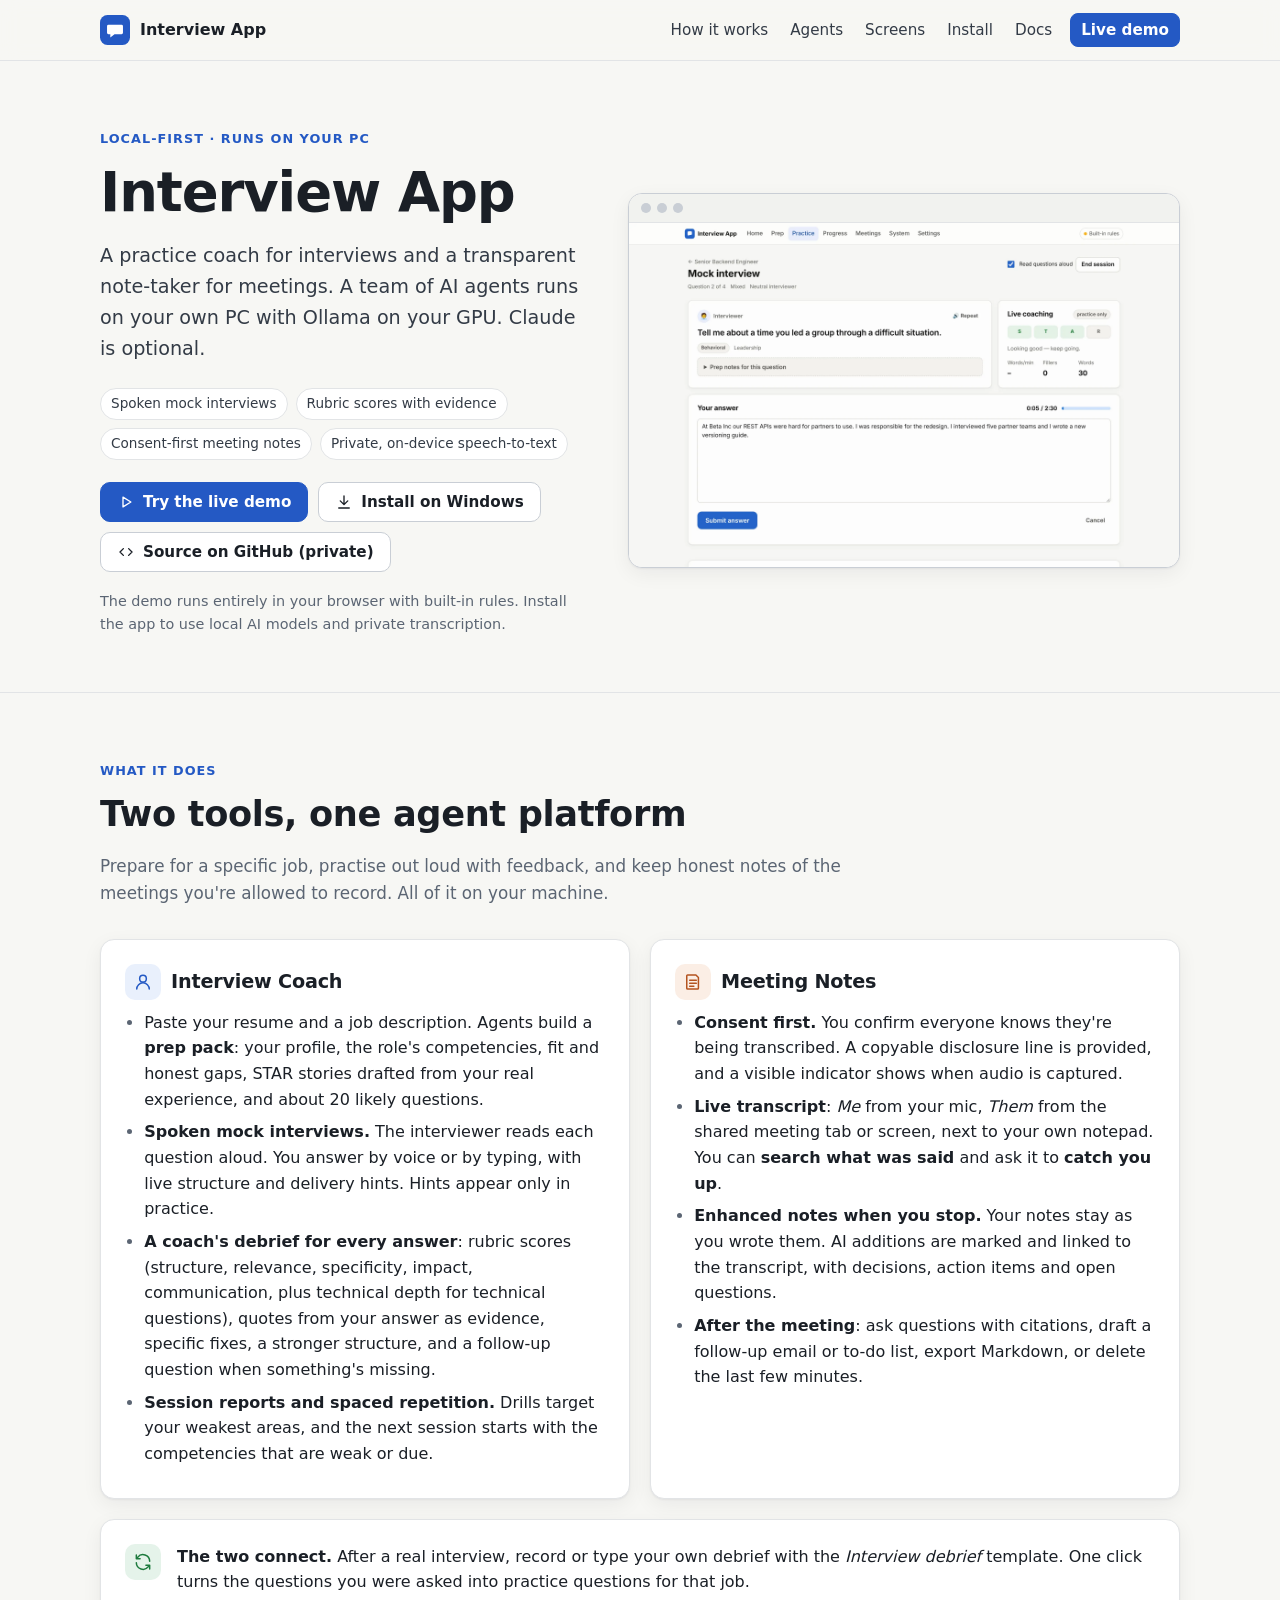
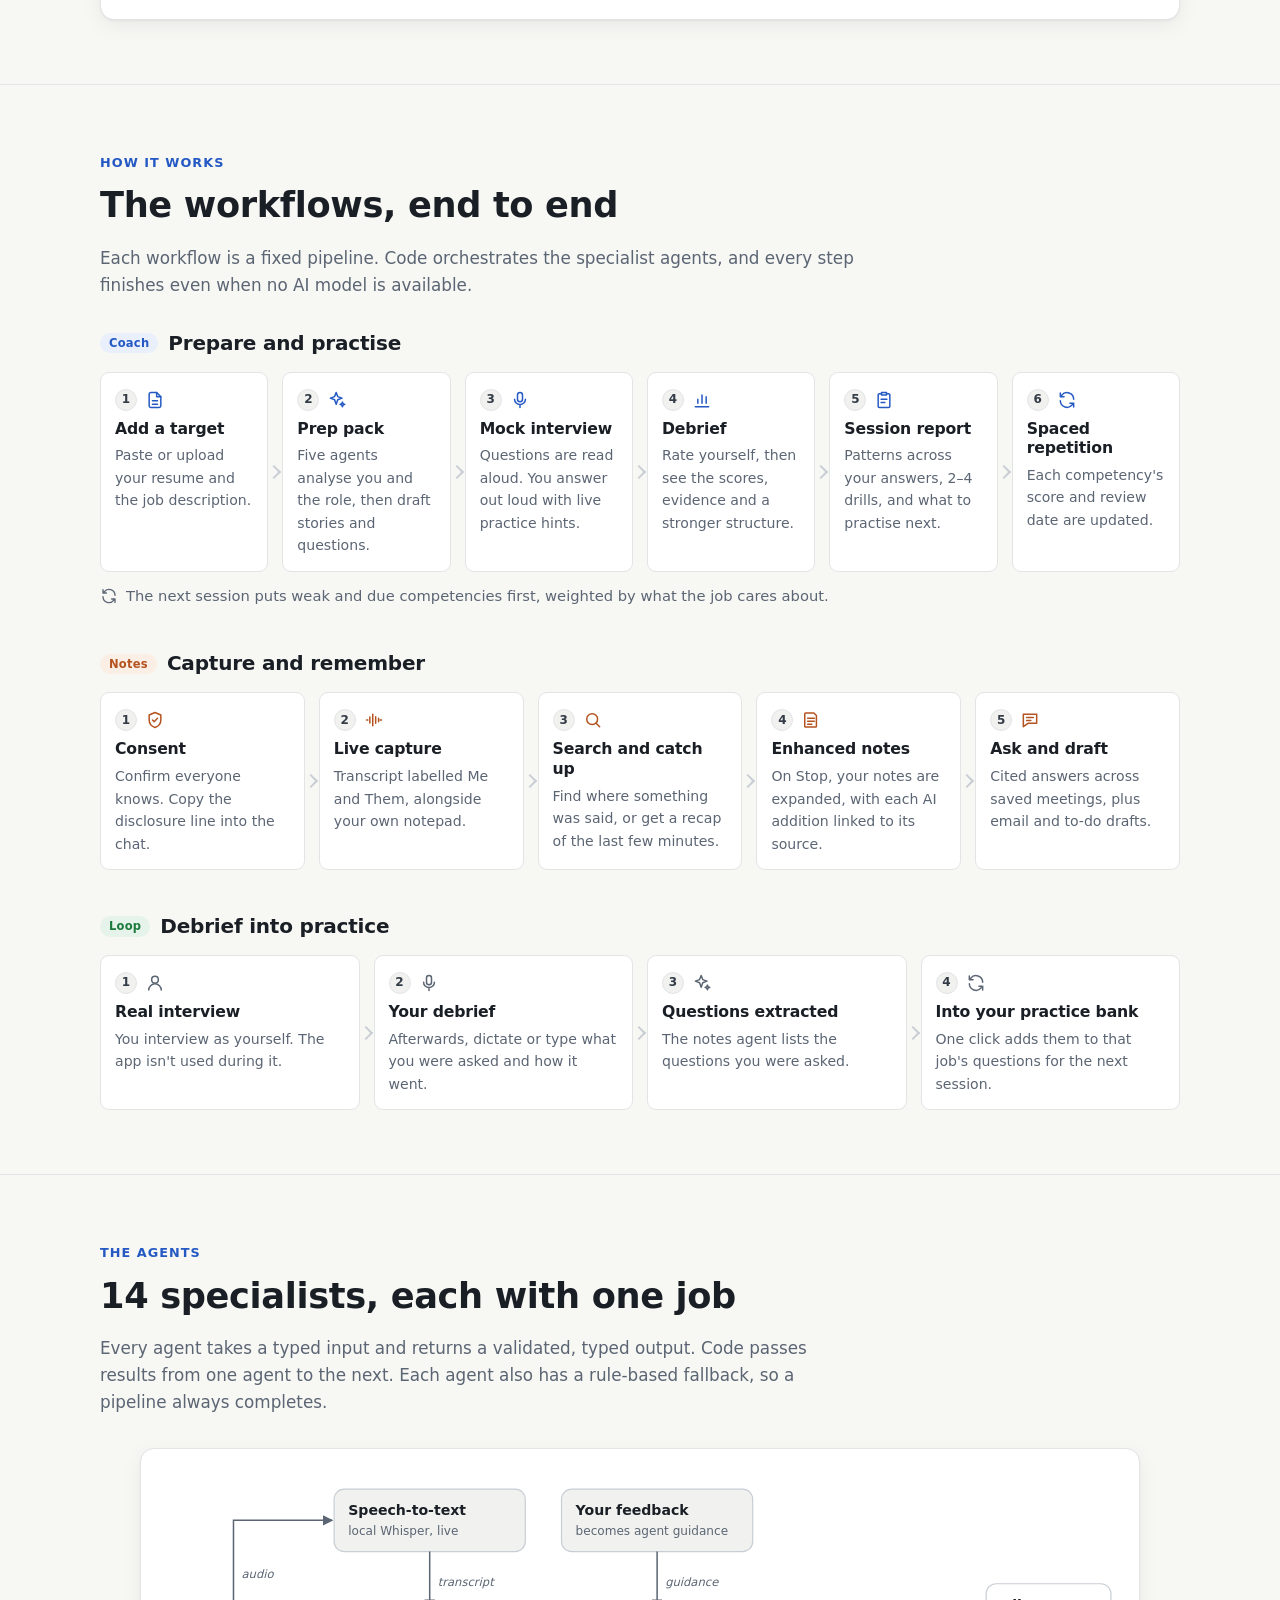
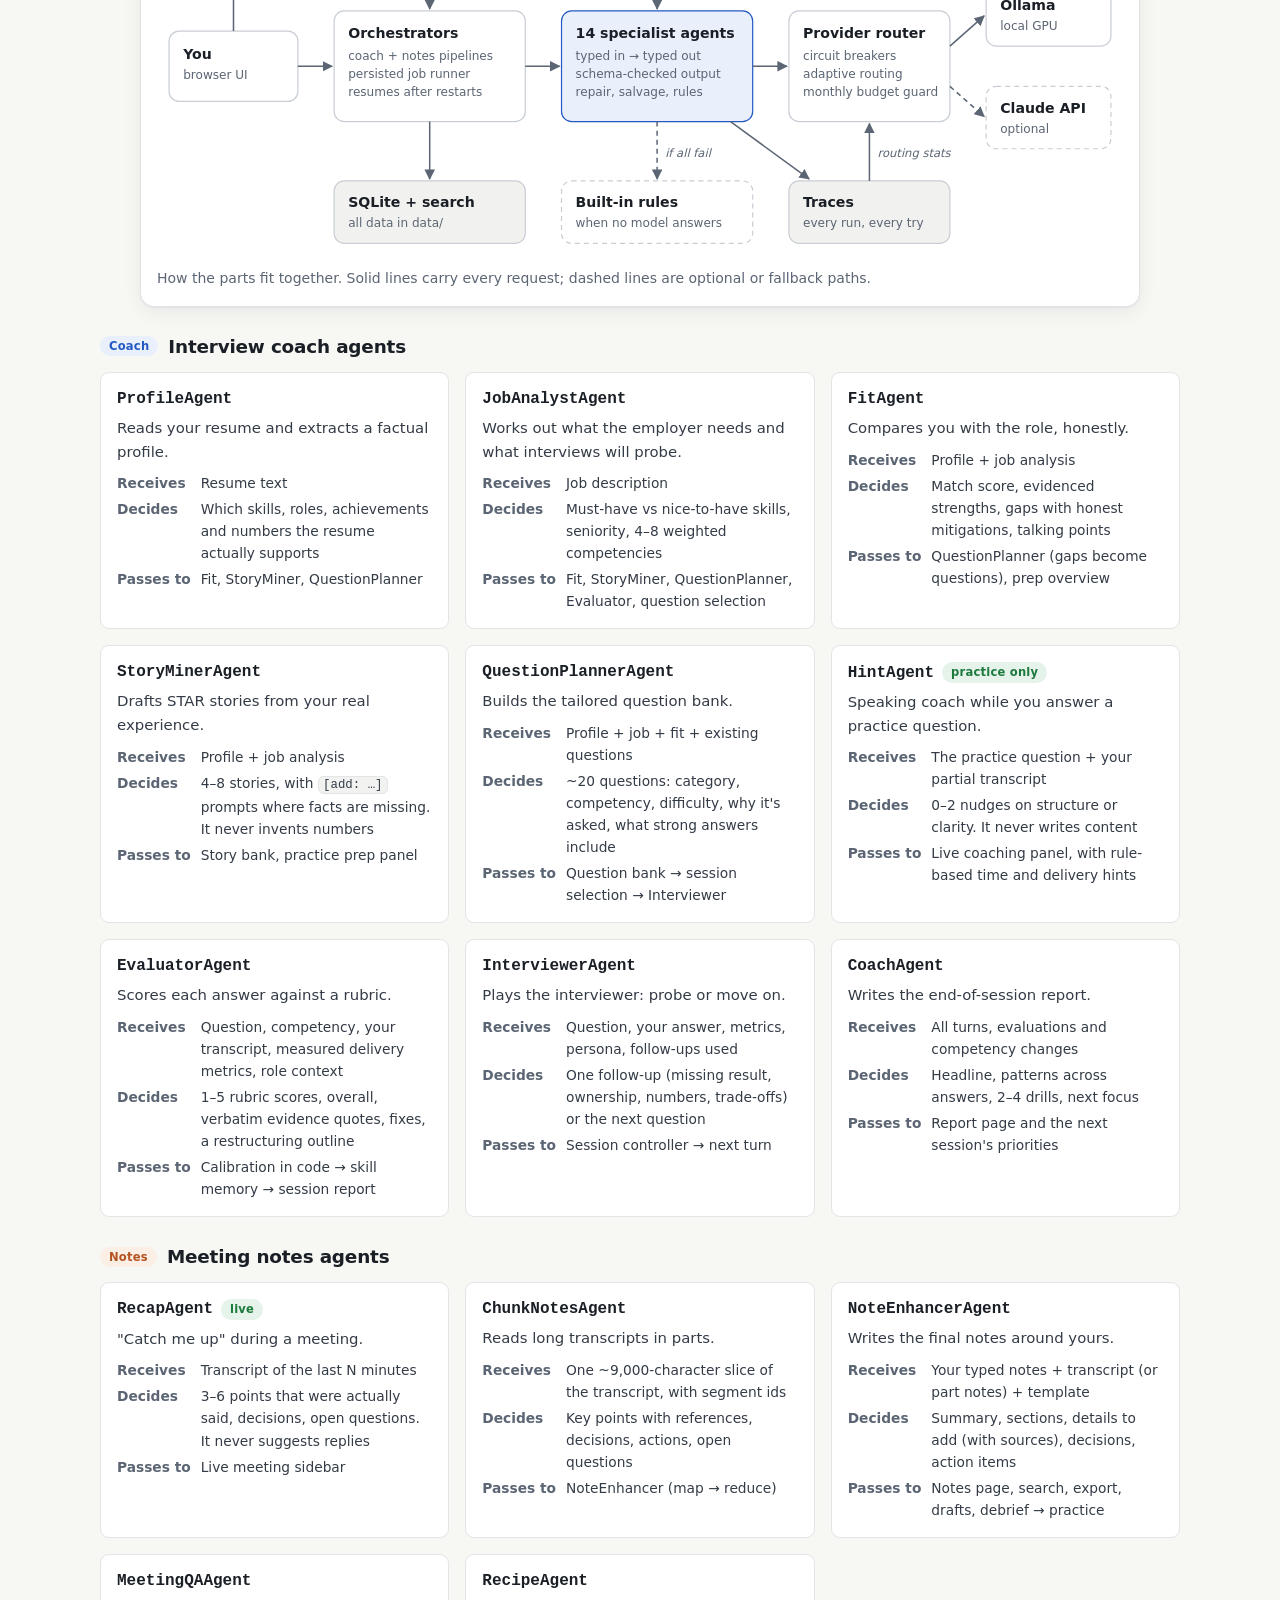
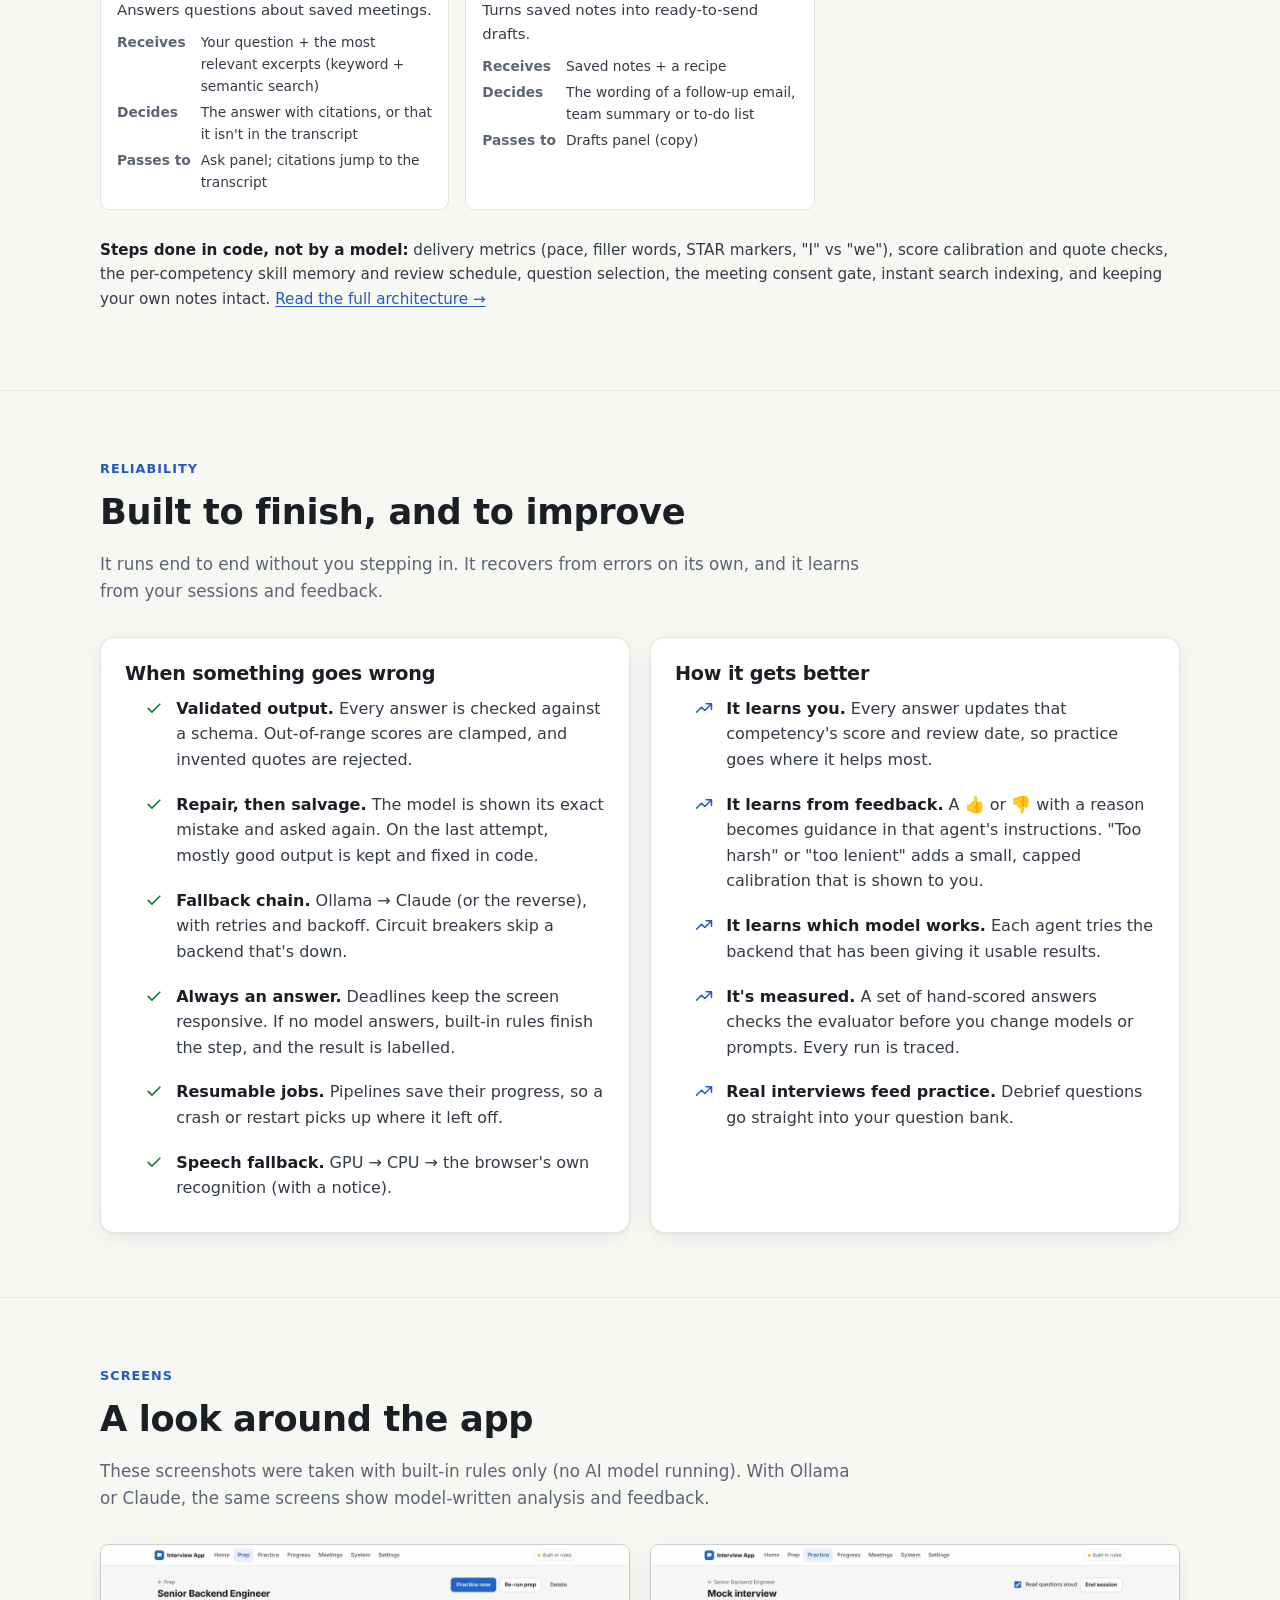
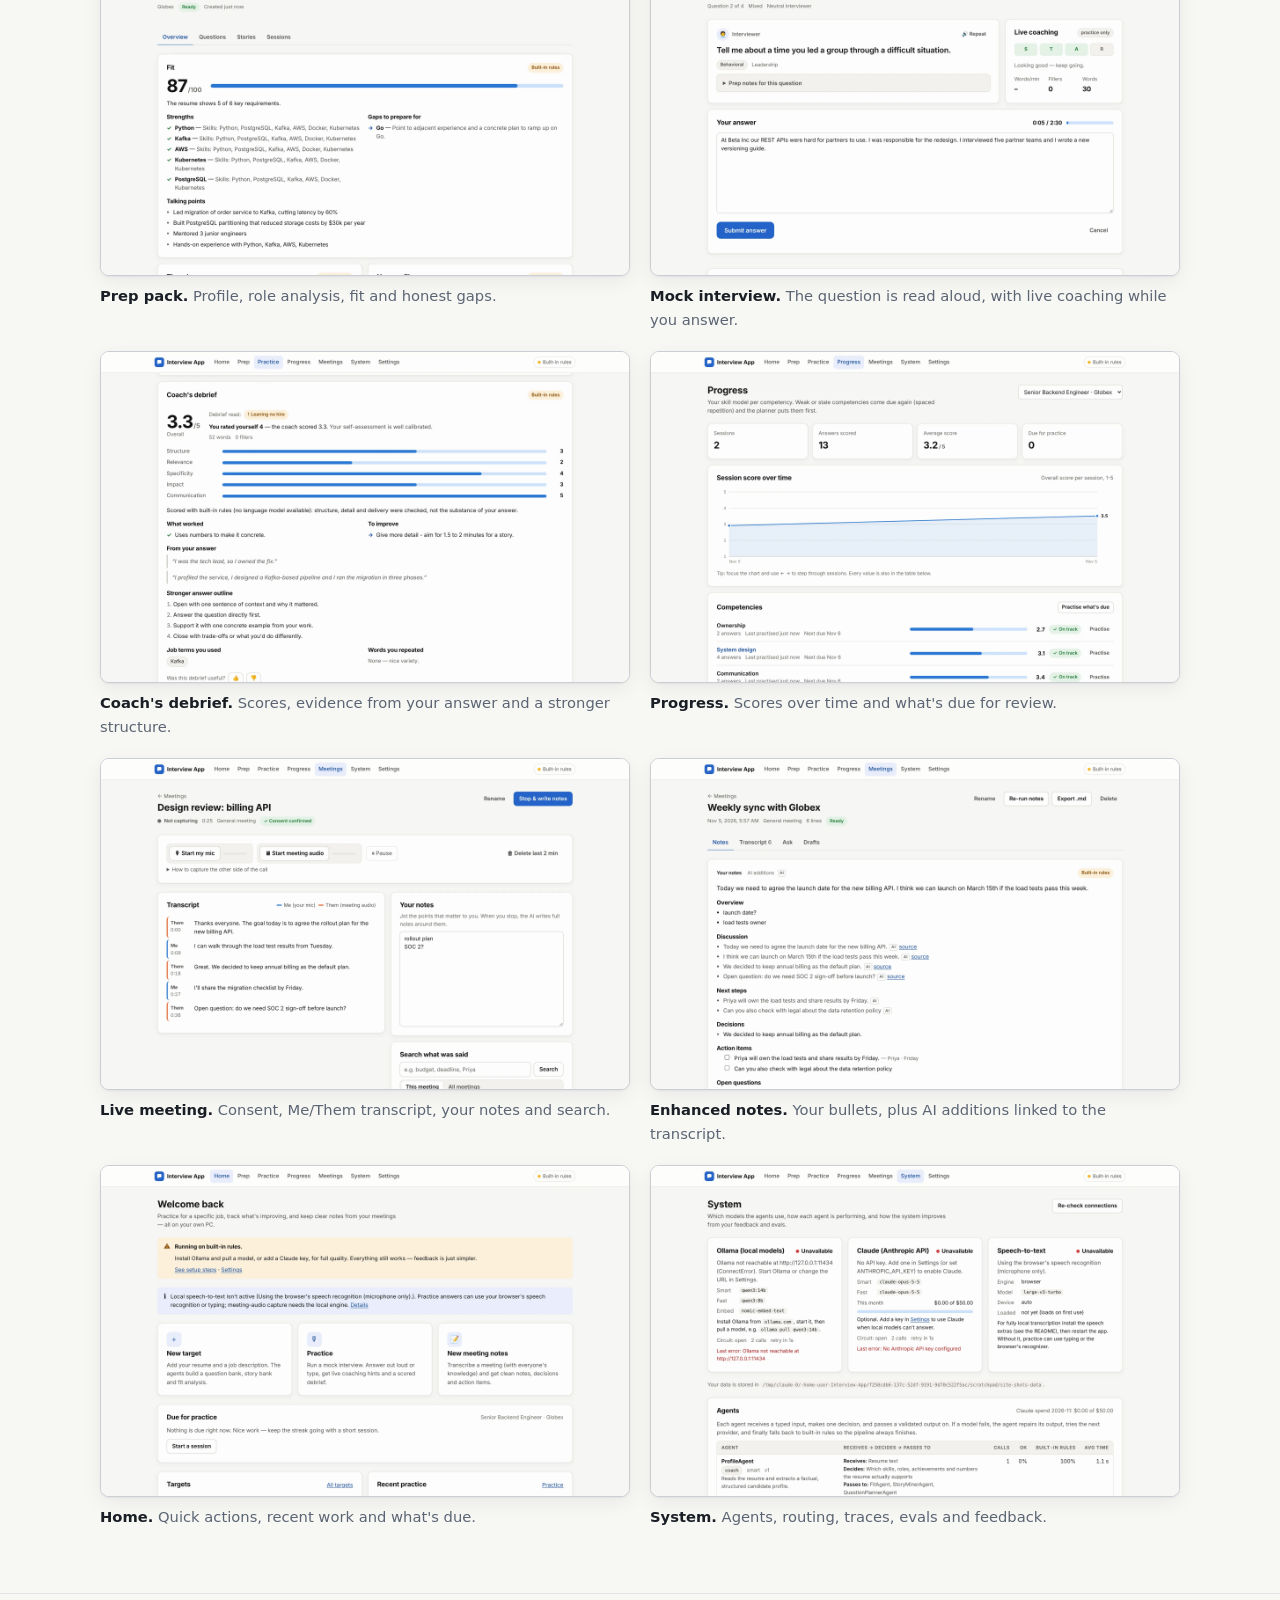
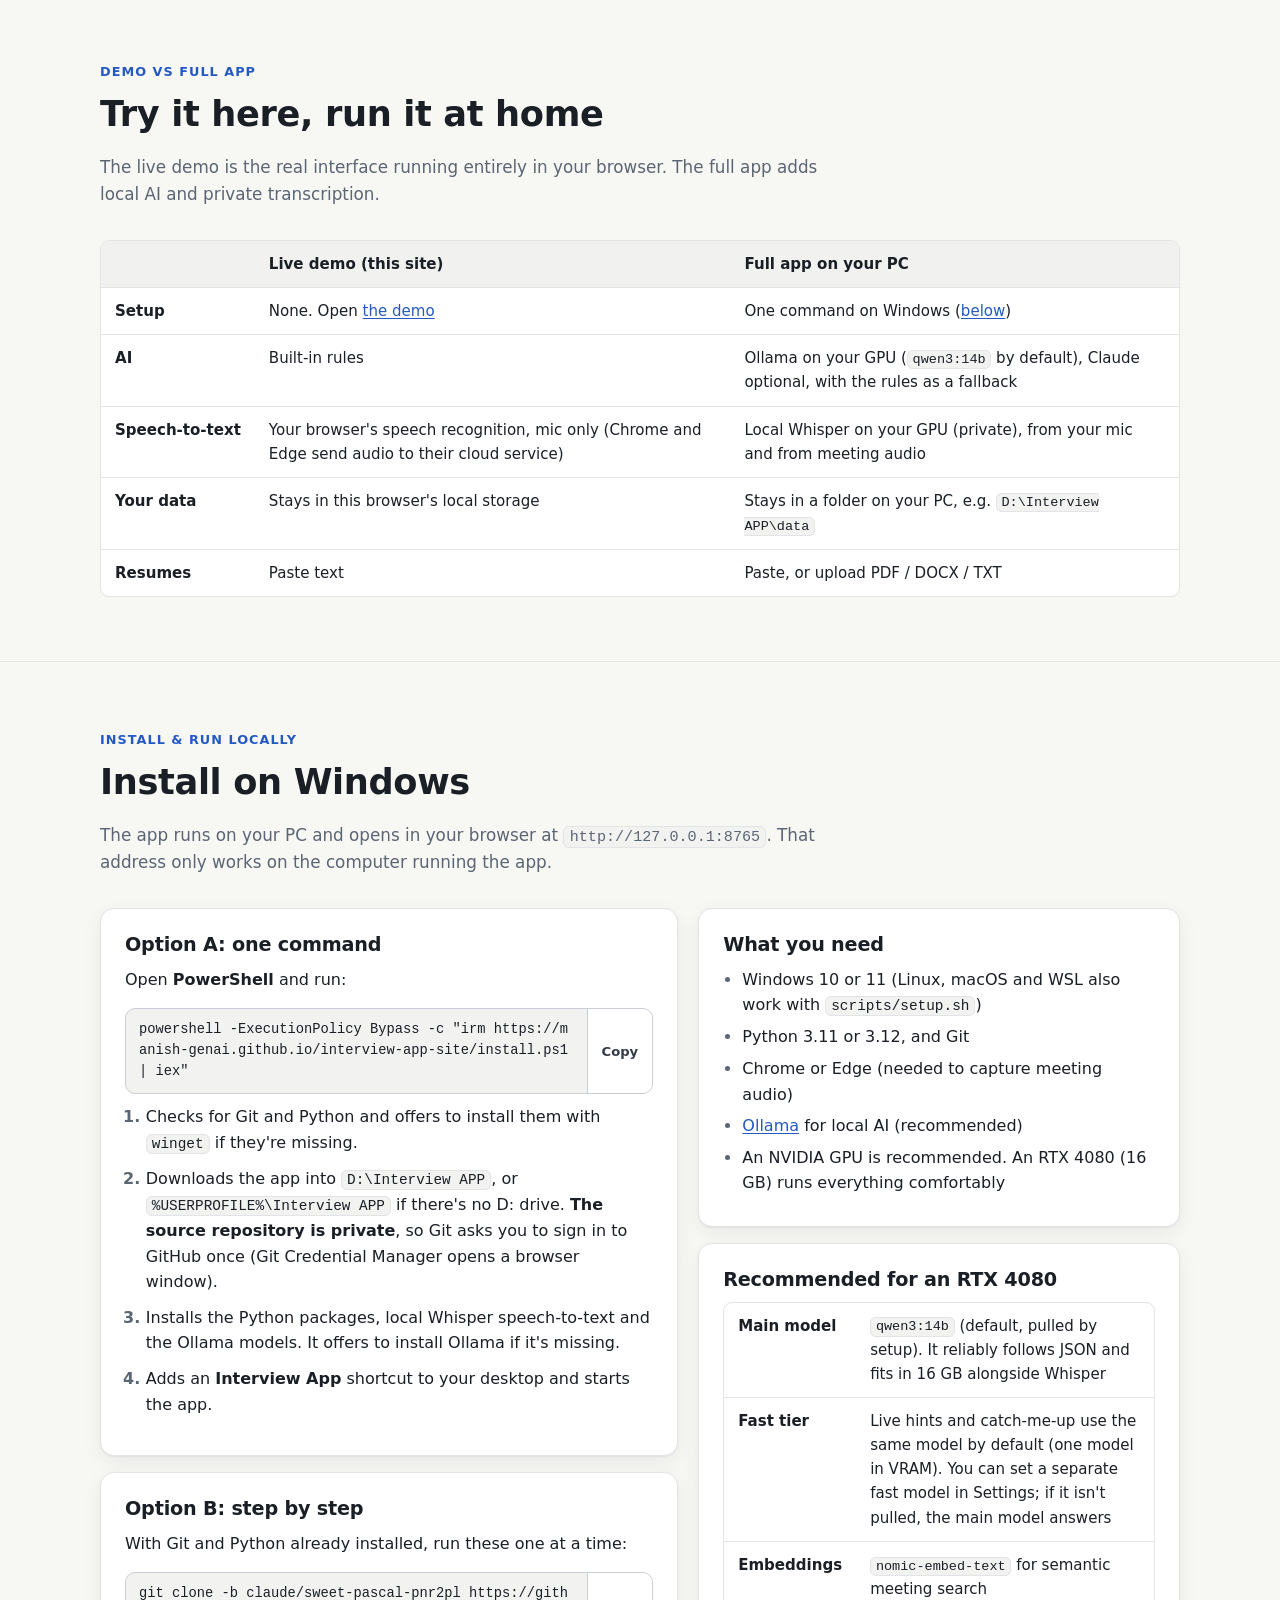
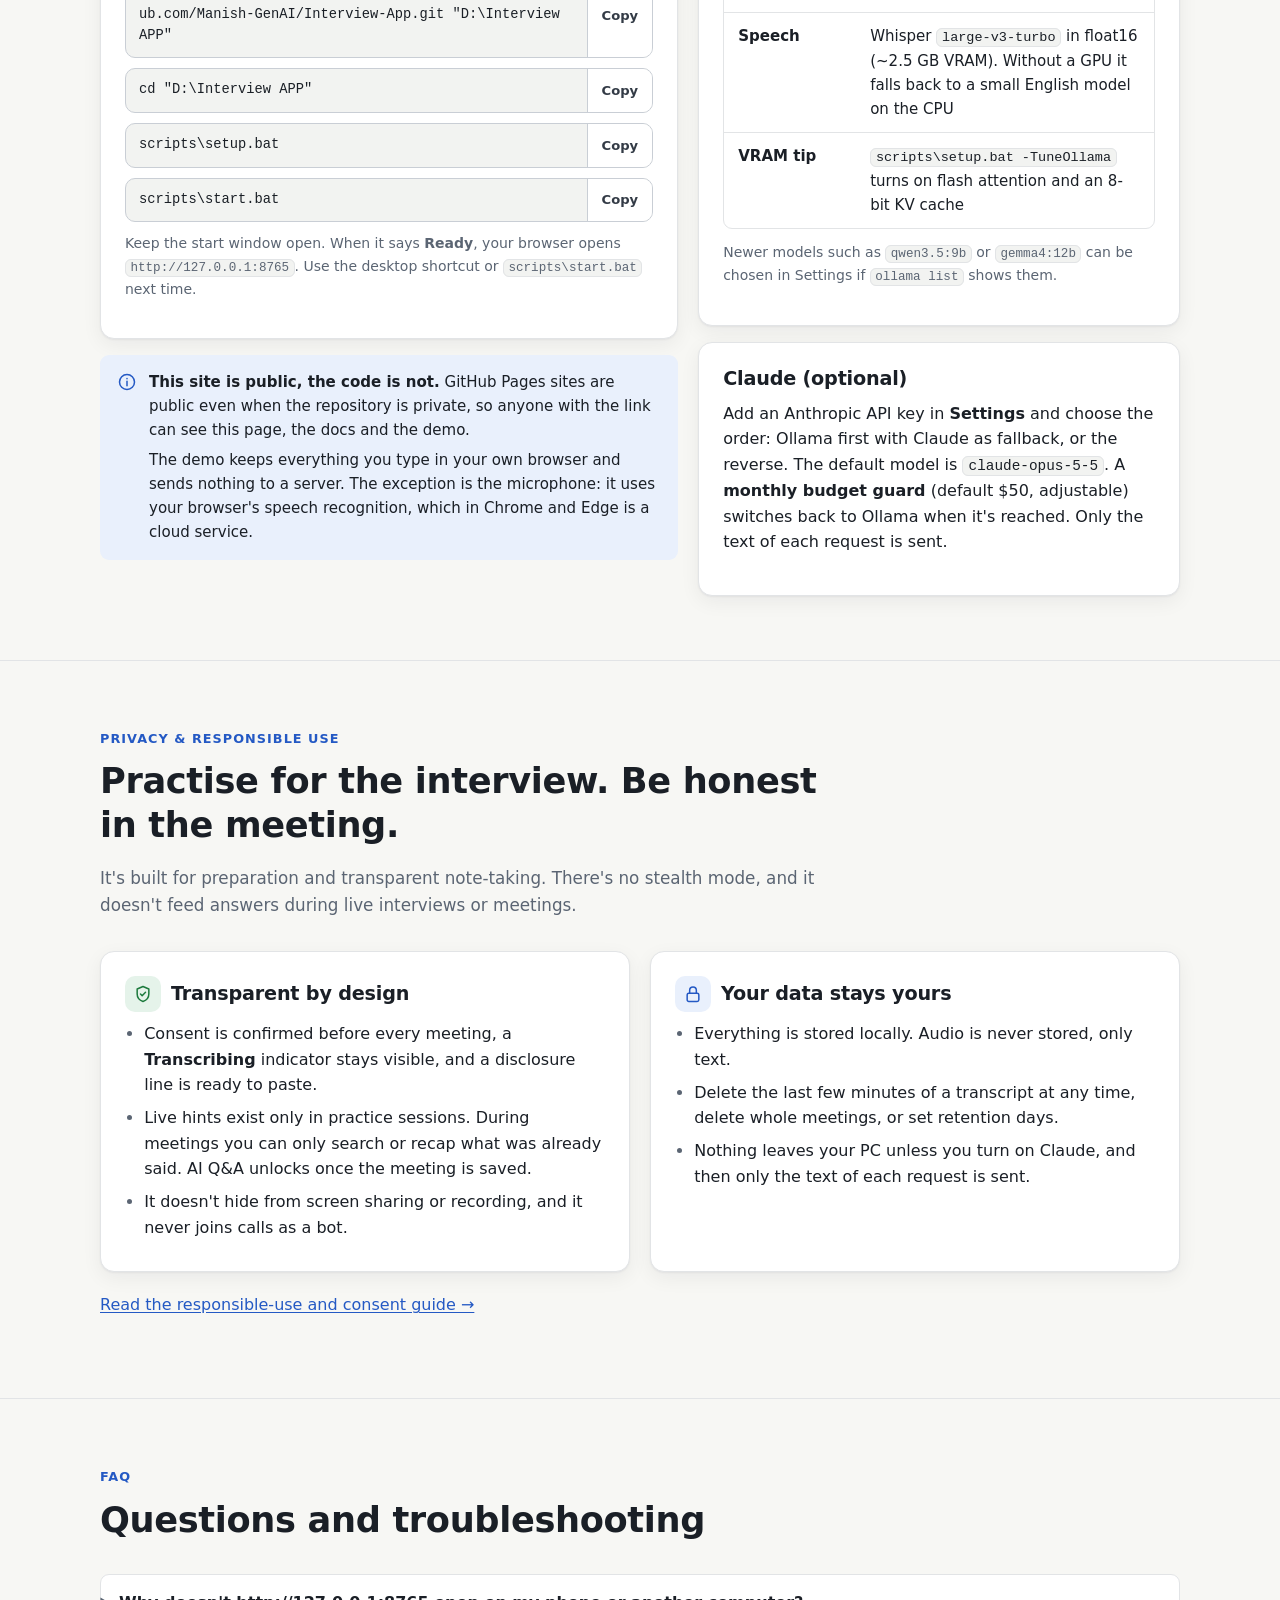
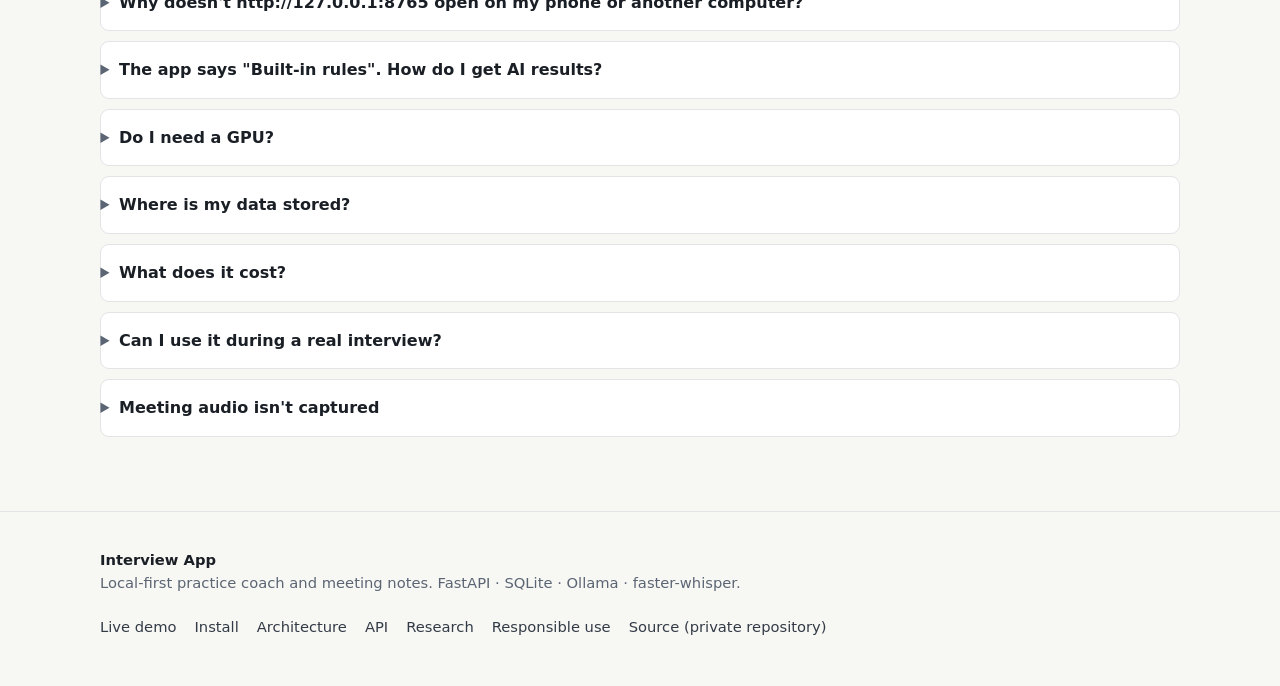
==== index.html @ 0747c355 "Publish Interview App website (source 58e8de4) Co-Authored-By: Claude Opus 5.5 <noreply@anthropic.co" ====
<!doctype html>
<html lang="en">
<head>
  <meta charset="utf-8">
  <meta name="viewport" content="width=device-width, initial-scale=1">
  <title>Interview App: practice coach and meeting notes</title>
  <meta name="description" content="A local-first interview practice coach and transparent meeting-notes tool. Runs on your own PC with Ollama; Claude is optional. Try the in-browser demo or install it on Windows.">
  <meta property="og:title" content="Interview App: practice coach and meeting notes">
  <meta property="og:description" content="Spoken mock interviews with rubric scoring, plus consent-first meeting notes. Local AI on your GPU.">
  <meta name="color-scheme" content="light dark">
  <link rel="icon" href="favicon.svg" type="image/svg+xml">
  <link rel="stylesheet" href="css/site.css">
</head>
<body>
<a class="skip-link" href="#main">Skip to content</a>

<svg width="0" height="0" style="position:absolute" aria-hidden="true" focusable="false">
  <defs>
    <symbol id="i-doc" viewBox="0 0 24 24"><g fill="none" stroke="currentColor" stroke-width="1.8" stroke-linecap="round" stroke-linejoin="round"><path d="M14 3H7a2 2 0 0 0-2 2v14a2 2 0 0 0 2 2h10a2 2 0 0 0 2-2V8z"/><path d="M14 3v5h5M9 13h6M9 17h6"/></g></symbol>
    <symbol id="i-spark" viewBox="0 0 24 24"><g fill="none" stroke="currentColor" stroke-width="1.8" stroke-linecap="round" stroke-linejoin="round"><path d="M11 3l1.9 4.9L18 9.8l-5.1 1.9L11 17l-1.9-5.3L4 9.8l5.1-1.9z"/><path d="M18.5 14.5l.8 2 2 .8-2 .8-.8 2-.8-2-2-.8 2-.8z"/></g></symbol>
    <symbol id="i-mic" viewBox="0 0 24 24"><g fill="none" stroke="currentColor" stroke-width="1.8" stroke-linecap="round" stroke-linejoin="round"><rect x="9" y="3" width="6" height="11" rx="3"/><path d="M5.5 11a6.5 6.5 0 0 0 13 0M12 17.5V21"/></g></symbol>
    <symbol id="i-score" viewBox="0 0 24 24"><g fill="none" stroke="currentColor" stroke-width="1.8" stroke-linecap="round" stroke-linejoin="round"><path d="M4 20h16M7 16v-5M12 16V6M17 16v-8"/></g></symbol>
    <symbol id="i-report" viewBox="0 0 24 24"><g fill="none" stroke="currentColor" stroke-width="1.8" stroke-linecap="round" stroke-linejoin="round"><path d="M9 3h6v3H9z"/><path d="M8 4.5H6.5A1.5 1.5 0 0 0 5 6v13.5A1.5 1.5 0 0 0 6.5 21h11a1.5 1.5 0 0 0 1.5-1.5V6a1.5 1.5 0 0 0-1.5-1.5H16M8.5 11h7M8.5 15h4.5"/></g></symbol>
    <symbol id="i-loop" viewBox="0 0 24 24"><g fill="none" stroke="currentColor" stroke-width="1.8" stroke-linecap="round" stroke-linejoin="round"><path d="M20 11a8 8 0 0 0-14.4-4.6L4 8M4 3.5V8h4.5M4 13a8 8 0 0 0 14.4 4.6L20 16M20 20.5V16h-4.5"/></g></symbol>
    <symbol id="i-shield" viewBox="0 0 24 24"><g fill="none" stroke="currentColor" stroke-width="1.8" stroke-linecap="round" stroke-linejoin="round"><path d="M12 3l7 3v6c0 4.4-3 7.6-7 9-4-1.4-7-4.6-7-9V6z"/><path d="M9 12l2 2 4-4"/></g></symbol>
    <symbol id="i-wave" viewBox="0 0 24 24"><g fill="none" stroke="currentColor" stroke-width="1.8" stroke-linecap="round" stroke-linejoin="round"><path d="M3 12h1.5M7 8.5v7M10.5 5v14M14 8v8M17.5 10v4M21 12h-1.5"/></g></symbol>
    <symbol id="i-stop" viewBox="0 0 24 24"><g fill="none" stroke="currentColor" stroke-width="1.8" stroke-linecap="round" stroke-linejoin="round"><rect x="6" y="6" width="12" height="12" rx="2.5"/></g></symbol>
    <symbol id="i-notes" viewBox="0 0 24 24"><g fill="none" stroke="currentColor" stroke-width="1.8" stroke-linecap="round" stroke-linejoin="round"><path d="M5.5 3.5h10l3 3v13a1 1 0 0 1-1 1h-12a1 1 0 0 1-1-1v-15a1 1 0 0 1 1-1z"/><path d="M8 10h8M8 13.5h8M8 17h5"/></g></symbol>
    <symbol id="i-chat" viewBox="0 0 24 24"><g fill="none" stroke="currentColor" stroke-width="1.8" stroke-linecap="round" stroke-linejoin="round"><path d="M4 5h16v11H9.5L4 20z"/><path d="M8 9h8M8 12.5h5"/></g></symbol>
    <symbol id="i-person" viewBox="0 0 24 24"><g fill="none" stroke="currentColor" stroke-width="1.8" stroke-linecap="round" stroke-linejoin="round"><circle cx="12" cy="8" r="4"/><path d="M4.5 20.5a7.5 7.5 0 0 1 15 0"/></g></symbol>
    <symbol id="i-check" viewBox="0 0 24 24"><g fill="none" stroke="currentColor" stroke-width="2" stroke-linecap="round" stroke-linejoin="round"><path d="M5 12.5l4.5 4.5L19 7.5"/></g></symbol>
    <symbol id="i-trend" viewBox="0 0 24 24"><g fill="none" stroke="currentColor" stroke-width="1.8" stroke-linecap="round" stroke-linejoin="round"><path d="M3 17l6-6 4 4 8-8M14.5 7H21v6.5"/></g></symbol>
    <symbol id="i-info" viewBox="0 0 24 24"><g fill="none" stroke="currentColor" stroke-width="1.8" stroke-linecap="round" stroke-linejoin="round"><circle cx="12" cy="12" r="9"/><path d="M12 11v5.5M12 7.8v.2"/></g></symbol>
    <symbol id="i-lock" viewBox="0 0 24 24"><g fill="none" stroke="currentColor" stroke-width="1.8" stroke-linecap="round" stroke-linejoin="round"><rect x="5" y="11" width="14" height="10" rx="2"/><path d="M8 11V7.5a4 4 0 0 1 8 0V11"/></g></symbol>
    <symbol id="i-code" viewBox="0 0 24 24"><g fill="none" stroke="currentColor" stroke-width="1.8" stroke-linecap="round" stroke-linejoin="round"><path d="M8.5 7.5L4 12l4.5 4.5M15.5 7.5L20 12l-4.5 4.5"/></g></symbol>
    <symbol id="i-play" viewBox="0 0 24 24"><g fill="none" stroke="currentColor" stroke-width="1.8" stroke-linecap="round" stroke-linejoin="round"><path d="M8 5.5v13l10.5-6.5z"/></g></symbol>
    <symbol id="i-download" viewBox="0 0 24 24"><g fill="none" stroke="currentColor" stroke-width="1.8" stroke-linecap="round" stroke-linejoin="round"><path d="M12 4v11M7 10.5l5 5 5-5M5 20h14"/></g></symbol>
    <symbol id="i-search" viewBox="0 0 24 24"><g fill="none" stroke="currentColor" stroke-width="1.8" stroke-linecap="round" stroke-linejoin="round"><circle cx="11" cy="11" r="6.5"/><path d="M20 20l-4.2-4.2"/></g></symbol>
  </defs>
</svg>

<header class="site-header">
  <div class="wrap">
    <a class="brand" href="./" aria-label="Interview App home">
      <svg class="brand-mark" viewBox="0 0 32 32" aria-hidden="true"><rect width="32" height="32" rx="8" fill="#2459c4"/><path d="M9 10.5h14a1.5 1.5 0 0 1 1.5 1.5v7a1.5 1.5 0 0 1-1.5 1.5h-7.5L11 24v-3.5H9A1.5 1.5 0 0 1 7.5 19v-7A1.5 1.5 0 0 1 9 10.5z" fill="#fff"/></svg>
      Interview App
    </a>
    <nav class="nav" aria-label="Main">
      <a href="#how" class="hide-sm">How it works</a>
      <a href="#agents" class="hide-sm">Agents</a>
      <a href="#screens" class="hide-sm">Screens</a>
      <a href="#install">Install</a>
      <a href="docs/architecture.html">Docs</a>
      <a class="btn btn-primary btn-sm" href="app/">Live demo</a>
    </nav>
  </div>
</header>

<main id="main">
  <section class="hero" aria-labelledby="hero-title">
    <div class="wrap">
      <div>
        <span class="eyebrow">Local-first · runs on your PC</span>
        <h1 id="hero-title">Interview App</h1>
        <p class="lead">A practice coach for interviews and a transparent note-taker for meetings. A team of AI agents runs on your own PC with Ollama on your GPU. Claude is optional.</p>
        <ul class="chips" aria-label="Highlights">
          <li>Spoken mock interviews</li>
          <li>Rubric scores with evidence</li>
          <li>Consent-first meeting notes</li>
          <li>Private, on-device speech-to-text</li>
        </ul>
        <div class="cta">
          <a class="btn btn-primary" href="app/"><svg aria-hidden="true"><use href="#i-play"/></svg>Try the live demo</a>
          <a class="btn" href="#install"><svg aria-hidden="true"><use href="#i-download"/></svg>Install on Windows</a>
          <a class="btn" href="https://github.com/Manish-GenAI/Interview-App/tree/claude/sweet-pascal-pnr2pl"><svg aria-hidden="true"><use href="#i-code"/></svg>Source on GitHub (private)</a>
        </div>
        <p class="note">The demo runs entirely in your browser with built-in rules. Install the app to use local AI models and private transcription.</p>
      </div>
      <div class="shot-frame">
        <div class="bar" aria-hidden="true"><i></i><i></i><i></i></div>
        <img src="img/practice.webp" width="2400" height="1500" alt="Mock interview screen: the interviewer's question, a live coaching panel with STAR progress, and the answer box.">
      </div>
    </div>
  </section>

  <section id="what" aria-labelledby="what-title">
    <div class="wrap">
      <div class="section-head">
        <span class="eyebrow">What it does</span>
        <h2 id="what-title">Two tools, one agent platform</h2>
        <p>Prepare for a specific job, practise out loud with feedback, and keep honest notes of the meetings you're allowed to record. All of it on your machine.</p>
      </div>
      <div class="grid-2">
        <article class="card coach">
          <h3><span class="icon-badge"><svg aria-hidden="true"><use href="#i-person"/></svg></span>Interview Coach</h3>
          <ul>
            <li>Paste your resume and a job description. Agents build a <strong>prep pack</strong>: your profile, the role's competencies, fit and honest gaps, STAR stories drafted from your real experience, and about 20 likely questions.</li>
            <li><strong>Spoken mock interviews.</strong> The interviewer reads each question aloud. You answer by voice or by typing, with live structure and delivery hints. Hints appear only in practice.</li>
            <li><strong>A coach's debrief for every answer</strong>: rubric scores (structure, relevance, specificity, impact, communication, plus technical depth for technical questions), quotes from your answer as evidence, specific fixes, a stronger structure, and a follow-up question when something's missing.</li>
            <li><strong>Session reports and spaced repetition.</strong> Drills target your weakest areas, and the next session starts with the competencies that are weak or due.</li>
          </ul>
        </article>
        <article class="card notes">
          <h3><span class="icon-badge"><svg aria-hidden="true"><use href="#i-notes"/></svg></span>Meeting Notes</h3>
          <ul>
            <li><strong>Consent first.</strong> You confirm everyone knows they're being transcribed. A copyable disclosure line is provided, and a visible indicator shows when audio is captured.</li>
            <li><strong>Live transcript</strong>: <em>Me</em> from your mic, <em>Them</em> from the shared meeting tab or screen, next to your own notepad. You can <strong>search what was said</strong> and ask it to <strong>catch you up</strong>.</li>
            <li><strong>Enhanced notes when you stop.</strong> Your notes stay as you wrote them. AI additions are marked and linked to the transcript, with decisions, action items and open questions.</li>
            <li><strong>After the meeting</strong>: ask questions with citations, draft a follow-up email or to-do list, export Markdown, or delete the last few minutes.</li>
          </ul>
        </article>
      </div>
      <div class="card loop-card">
        <span class="icon-badge" style="background:var(--ok-soft);color:var(--ok)"><svg aria-hidden="true"><use href="#i-loop"/></svg></span>
        <p><strong>The two connect.</strong> After a real interview, record or type your own debrief with the <em>Interview debrief</em> template. One click turns the questions you were asked into practice questions for that job.</p>
      </div>
    </div>
  </section>

  <section id="how" aria-labelledby="how-title">
    <div class="wrap">
      <div class="section-head">
        <span class="eyebrow">How it works</span>
        <h2 id="how-title">The workflows, end to end</h2>
        <p>Each workflow is a fixed pipeline. Code orchestrates the specialist agents, and every step finishes even when no AI model is available.</p>
      </div>

      <div class="flow-block">
        <h3 class="flow-title"><span class="tag coach">Coach</span>Prepare and practise</h3>
        <ol class="flow n6 flow-coach">
          <li class="step"><div class="step-top"><span class="num" aria-hidden="true"></span><svg aria-hidden="true"><use href="#i-doc"/></svg></div><h4>Add a target</h4><p>Paste or upload your resume and the job description.</p></li>
          <li class="step"><div class="step-top"><span class="num" aria-hidden="true"></span><svg aria-hidden="true"><use href="#i-spark"/></svg></div><h4>Prep pack</h4><p>Five agents analyse you and the role, then draft stories and questions.</p></li>
          <li class="step"><div class="step-top"><span class="num" aria-hidden="true"></span><svg aria-hidden="true"><use href="#i-mic"/></svg></div><h4>Mock interview</h4><p>Questions are read aloud. You answer out loud with live practice hints.</p></li>
          <li class="step"><div class="step-top"><span class="num" aria-hidden="true"></span><svg aria-hidden="true"><use href="#i-score"/></svg></div><h4>Debrief</h4><p>Rate yourself, then see the scores, evidence and a stronger structure.</p></li>
          <li class="step"><div class="step-top"><span class="num" aria-hidden="true"></span><svg aria-hidden="true"><use href="#i-report"/></svg></div><h4>Session report</h4><p>Patterns across your answers, 2–4 drills, and what to practise next.</p></li>
          <li class="step"><div class="step-top"><span class="num" aria-hidden="true"></span><svg aria-hidden="true"><use href="#i-loop"/></svg></div><h4>Spaced repetition</h4><p>Each competency's score and review date are updated.</p></li>
        </ol>
        <p class="flow-note"><svg aria-hidden="true"><use href="#i-loop"/></svg>The next session puts weak and due competencies first, weighted by what the job cares about.</p>
      </div>

      <div class="flow-block">
        <h3 class="flow-title"><span class="tag notes">Notes</span>Capture and remember</h3>
        <ol class="flow n5 flow-notes">
          <li class="step"><div class="step-top"><span class="num" aria-hidden="true"></span><svg aria-hidden="true"><use href="#i-shield"/></svg></div><h4>Consent</h4><p>Confirm everyone knows. Copy the disclosure line into the chat.</p></li>
          <li class="step"><div class="step-top"><span class="num" aria-hidden="true"></span><svg aria-hidden="true"><use href="#i-wave"/></svg></div><h4>Live capture</h4><p>Transcript labelled Me and Them, alongside your own notepad.</p></li>
          <li class="step"><div class="step-top"><span class="num" aria-hidden="true"></span><svg aria-hidden="true"><use href="#i-search"/></svg></div><h4>Search and catch up</h4><p>Find where something was said, or get a recap of the last few minutes.</p></li>
          <li class="step"><div class="step-top"><span class="num" aria-hidden="true"></span><svg aria-hidden="true"><use href="#i-notes"/></svg></div><h4>Enhanced notes</h4><p>On Stop, your notes are expanded, with each AI addition linked to its source.</p></li>
          <li class="step"><div class="step-top"><span class="num" aria-hidden="true"></span><svg aria-hidden="true"><use href="#i-chat"/></svg></div><h4>Ask and draft</h4><p>Cited answers across saved meetings, plus email and to-do drafts.</p></li>
        </ol>
      </div>

      <div class="flow-block">
        <h3 class="flow-title"><span class="tag live">Loop</span>Debrief into practice</h3>
        <ol class="flow n4">
          <li class="step"><div class="step-top"><span class="num" aria-hidden="true"></span><svg aria-hidden="true"><use href="#i-person"/></svg></div><h4>Real interview</h4><p>You interview as yourself. The app isn't used during it.</p></li>
          <li class="step"><div class="step-top"><span class="num" aria-hidden="true"></span><svg aria-hidden="true"><use href="#i-mic"/></svg></div><h4>Your debrief</h4><p>Afterwards, dictate or type what you were asked and how it went.</p></li>
          <li class="step"><div class="step-top"><span class="num" aria-hidden="true"></span><svg aria-hidden="true"><use href="#i-spark"/></svg></div><h4>Questions extracted</h4><p>The notes agent lists the questions you were asked.</p></li>
          <li class="step"><div class="step-top"><span class="num" aria-hidden="true"></span><svg aria-hidden="true"><use href="#i-loop"/></svg></div><h4>Into your practice bank</h4><p>One click adds them to that job's questions for the next session.</p></li>
        </ol>
      </div>
    </div>
  </section>

  <section id="agents" aria-labelledby="agents-title">
    <div class="wrap">
      <div class="section-head">
        <span class="eyebrow">The agents</span>
        <h2 id="agents-title">14 specialists, each with one job</h2>
        <p>Every agent takes a typed input and returns a validated, typed output. Code passes results from one agent to the next. Each agent also has a rule-based fallback, so a pipeline always completes.</p>
      </div>

      <figure class="diagram-wrap" aria-labelledby="dg-caption">
        <div class="diagram-scroll">
          <svg viewBox="0 0 960 392" role="img" aria-labelledby="dg-t dg-d">
            <title id="dg-t">How the parts fit together</title>
            <desc id="dg-d">You use the browser UI. Requests go to orchestrators, which run the coach and notes pipelines with a persisted job runner. Audio is streamed to local speech-to-text, which feeds the transcript to the orchestrators. Orchestrators call 14 specialist agents and store data in SQLite with search. Agents call models through a provider router with circuit breakers, adaptive routing and a budget guard, which picks Ollama on the local GPU or the optional Claude API. If all providers fail, agents use built-in rules. Every run is written to traces, which feed routing statistics back to the router. Your feedback becomes guidance for the agents.</desc>
            <defs>
              <marker id="ah" viewBox="0 0 10 10" refX="9" refY="5" markerWidth="7" markerHeight="7" orient="auto-start-reverse"><path d="M0 0L10 5L0 10z" class="dg-head"/></marker>
            </defs>
            <!-- top row -->
            <rect class="dg-box soft" x="176" y="24" width="190" height="62" rx="10"/>
            <text class="dg-title" x="190" y="50">Speech-to-text</text><text class="dg-sub" x="190" y="70">local Whisper, live</text>
            <rect class="dg-box soft" x="402" y="24" width="190" height="62" rx="10"/>
            <text class="dg-title" x="416" y="50">Your feedback</text><text class="dg-sub" x="416" y="70">becomes agent guidance</text>
            <!-- main row -->
            <rect class="dg-box" x="12" y="165" width="128" height="70" rx="10"/>
            <text class="dg-title" x="26" y="193">You</text><text class="dg-sub" x="26" y="213">browser UI</text>
            <rect class="dg-box" x="176" y="145" width="190" height="110" rx="10"/>
            <text class="dg-title" x="190" y="172">Orchestrators</text>
            <text class="dg-sub" x="190" y="194">coach + notes pipelines</text><text class="dg-sub" x="190" y="212">persisted job runner</text><text class="dg-sub" x="190" y="230">resumes after restarts</text>
            <rect class="dg-box accent" x="402" y="145" width="190" height="110" rx="10"/>
            <text class="dg-title" x="416" y="172">14 specialist agents</text>
            <text class="dg-sub" x="416" y="194">typed in → typed out</text><text class="dg-sub" x="416" y="212">schema-checked output</text><text class="dg-sub" x="416" y="230">repair, salvage, rules</text>
            <rect class="dg-box" x="628" y="145" width="160" height="110" rx="10"/>
            <text class="dg-title" x="642" y="172">Provider router</text>
            <text class="dg-sub" x="642" y="194">circuit breakers</text><text class="dg-sub" x="642" y="212">adaptive routing</text><text class="dg-sub" x="642" y="230">monthly budget guard</text>
            <rect class="dg-box" x="824" y="118" width="124" height="62" rx="10"/>
            <text class="dg-title" x="838" y="144">Ollama</text><text class="dg-sub" x="838" y="164">local GPU</text>
            <rect class="dg-box dashed" x="824" y="220" width="124" height="62" rx="10"/>
            <text class="dg-title" x="838" y="246">Claude API</text><text class="dg-sub" x="838" y="266">optional</text>
            <!-- bottom row -->
            <rect class="dg-box soft" x="176" y="314" width="190" height="62" rx="10"/>
            <text class="dg-title" x="190" y="340">SQLite + search</text><text class="dg-sub" x="190" y="360">all data in data/</text>
            <rect class="dg-box dashed" x="402" y="314" width="190" height="62" rx="10"/>
            <text class="dg-title" x="416" y="340">Built-in rules</text><text class="dg-sub" x="416" y="360">when no model answers</text>
            <rect class="dg-box soft" x="628" y="314" width="160" height="62" rx="10"/>
            <text class="dg-title" x="642" y="340">Traces</text><text class="dg-sub" x="642" y="360">every run, every try</text>
            <!-- arrows -->
            <path class="dg-line" d="M140 200H174" marker-end="url(#ah)"/>
            <path class="dg-line" d="M76 165V55H174" marker-end="url(#ah)"/><text class="dg-label" x="84" y="112">audio</text>
            <path class="dg-line" d="M271 86V143" marker-end="url(#ah)"/><text class="dg-label" x="279" y="120">transcript</text>
            <path class="dg-line" d="M366 200H400" marker-end="url(#ah)"/>
            <path class="dg-line" d="M497 86V143" marker-end="url(#ah)"/><text class="dg-label" x="505" y="120">guidance</text>
            <path class="dg-line" d="M592 200H626" marker-end="url(#ah)"/>
            <path class="dg-line" d="M788 180L822 150" marker-end="url(#ah)"/>
            <path class="dg-line dashed" d="M788 220L822 250" marker-end="url(#ah)"/>
            <path class="dg-line" d="M271 255V312" marker-end="url(#ah)"/>
            <path class="dg-line dashed" d="M497 255V312" marker-end="url(#ah)"/><text class="dg-label" x="505" y="290">if all fail</text>
            <path class="dg-line" d="M570 255L648 312" marker-end="url(#ah)"/>
            <path class="dg-line" d="M708 314V257" marker-end="url(#ah)"/><text class="dg-label" x="716" y="290">routing stats</text>
          </svg>
        </div>
        <figcaption id="dg-caption" class="small muted" style="margin-top:8px">How the parts fit together. Solid lines carry every request; dashed lines are optional or fallback paths.</figcaption>
        <p class="diagram-hint">Scroll sideways to see the whole diagram.</p>
      </figure>

      <div class="agents-group">
        <h3><span class="tag coach">Coach</span>Interview coach agents</h3>
        <div class="grid-3">
          <article class="agent"><h4>ProfileAgent</h4><p class="role">Reads your resume and extracts a factual profile.</p><dl><dt>Receives</dt><dd>Resume text</dd><dt>Decides</dt><dd>Which skills, roles, achievements and numbers the resume actually supports</dd><dt>Passes to</dt><dd>Fit, StoryMiner, QuestionPlanner</dd></dl></article>
          <article class="agent"><h4>JobAnalystAgent</h4><p class="role">Works out what the employer needs and what interviews will probe.</p><dl><dt>Receives</dt><dd>Job description</dd><dt>Decides</dt><dd>Must-have vs nice-to-have skills, seniority, 4–8 weighted competencies</dd><dt>Passes to</dt><dd>Fit, StoryMiner, QuestionPlanner, Evaluator, question selection</dd></dl></article>
          <article class="agent"><h4>FitAgent</h4><p class="role">Compares you with the role, honestly.</p><dl><dt>Receives</dt><dd>Profile + job analysis</dd><dt>Decides</dt><dd>Match score, evidenced strengths, gaps with honest mitigations, talking points</dd><dt>Passes to</dt><dd>QuestionPlanner (gaps become questions), prep overview</dd></dl></article>
          <article class="agent"><h4>StoryMinerAgent</h4><p class="role">Drafts STAR stories from your real experience.</p><dl><dt>Receives</dt><dd>Profile + job analysis</dd><dt>Decides</dt><dd>4–8 stories, with <code>[add: …]</code> prompts where facts are missing. It never invents numbers</dd><dt>Passes to</dt><dd>Story bank, practice prep panel</dd></dl></article>
          <article class="agent"><h4>QuestionPlannerAgent</h4><p class="role">Builds the tailored question bank.</p><dl><dt>Receives</dt><dd>Profile + job + fit + existing questions</dd><dt>Decides</dt><dd>~20 questions: category, competency, difficulty, why it's asked, what strong answers include</dd><dt>Passes to</dt><dd>Question bank → session selection → Interviewer</dd></dl></article>
          <article class="agent"><h4>HintAgent <span class="tag live">practice only</span></h4><p class="role">Speaking coach while you answer a practice question.</p><dl><dt>Receives</dt><dd>The practice question + your partial transcript</dd><dt>Decides</dt><dd>0–2 nudges on structure or clarity. It never writes content</dd><dt>Passes to</dt><dd>Live coaching panel, with rule-based time and delivery hints</dd></dl></article>
          <article class="agent"><h4>EvaluatorAgent</h4><p class="role">Scores each answer against a rubric.</p><dl><dt>Receives</dt><dd>Question, competency, your transcript, measured delivery metrics, role context</dd><dt>Decides</dt><dd>1–5 rubric scores, overall, verbatim evidence quotes, fixes, a restructuring outline</dd><dt>Passes to</dt><dd>Calibration in code → skill memory → session report</dd></dl></article>
          <article class="agent"><h4>InterviewerAgent</h4><p class="role">Plays the interviewer: probe or move on.</p><dl><dt>Receives</dt><dd>Question, your answer, metrics, persona, follow-ups used</dd><dt>Decides</dt><dd>One follow-up (missing result, ownership, numbers, trade-offs) or the next question</dd><dt>Passes to</dt><dd>Session controller → next turn</dd></dl></article>
          <article class="agent"><h4>CoachAgent</h4><p class="role">Writes the end-of-session report.</p><dl><dt>Receives</dt><dd>All turns, evaluations and competency changes</dd><dt>Decides</dt><dd>Headline, patterns across answers, 2–4 drills, next focus</dd><dt>Passes to</dt><dd>Report page and the next session's priorities</dd></dl></article>
        </div>
      </div>

      <div class="agents-group">
        <h3><span class="tag notes">Notes</span>Meeting notes agents</h3>
        <div class="grid-3">
          <article class="agent"><h4>RecapAgent <span class="tag live">live</span></h4><p class="role">"Catch me up" during a meeting.</p><dl><dt>Receives</dt><dd>Transcript of the last N minutes</dd><dt>Decides</dt><dd>3–6 points that were actually said, decisions, open questions. It never suggests replies</dd><dt>Passes to</dt><dd>Live meeting sidebar</dd></dl></article>
          <article class="agent"><h4>ChunkNotesAgent</h4><p class="role">Reads long transcripts in parts.</p><dl><dt>Receives</dt><dd>One ~9,000-character slice of the transcript, with segment ids</dd><dt>Decides</dt><dd>Key points with references, decisions, actions, open questions</dd><dt>Passes to</dt><dd>NoteEnhancer (map → reduce)</dd></dl></article>
          <article class="agent"><h4>NoteEnhancerAgent</h4><p class="role">Writes the final notes around yours.</p><dl><dt>Receives</dt><dd>Your typed notes + transcript (or part notes) + template</dd><dt>Decides</dt><dd>Summary, sections, details to add (with sources), decisions, action items</dd><dt>Passes to</dt><dd>Notes page, search, export, drafts, debrief → practice</dd></dl></article>
          <article class="agent"><h4>MeetingQAAgent</h4><p class="role">Answers questions about saved meetings.</p><dl><dt>Receives</dt><dd>Your question + the most relevant excerpts (keyword + semantic search)</dd><dt>Decides</dt><dd>The answer with citations, or that it isn't in the transcript</dd><dt>Passes to</dt><dd>Ask panel; citations jump to the transcript</dd></dl></article>
          <article class="agent"><h4>RecipeAgent</h4><p class="role">Turns saved notes into ready-to-send drafts.</p><dl><dt>Receives</dt><dd>Saved notes + a recipe</dd><dt>Decides</dt><dd>The wording of a follow-up email, team summary or to-do list</dd><dt>Passes to</dt><dd>Drafts panel (copy)</dd></dl></article>
        </div>
      </div>
      <p class="code-steps"><strong>Steps done in code, not by a model:</strong> delivery metrics (pace, filler words, STAR markers, "I" vs "we"), score calibration and quote checks, the per-competency skill memory and review schedule, question selection, the meeting consent gate, instant search indexing, and keeping your own notes intact. <a href="docs/architecture.html">Read the full architecture →</a></p>
    </div>
  </section>

  <section id="reliability" aria-labelledby="rel-title">
    <div class="wrap">
      <div class="section-head">
        <span class="eyebrow">Reliability</span>
        <h2 id="rel-title">Built to finish, and to improve</h2>
        <p>It runs end to end without you stepping in. It recovers from errors on its own, and it learns from your sessions and feedback.</p>
      </div>
      <div class="grid-2">
        <div class="card">
          <h3>When something goes wrong</h3>
          <ul class="checklist">
            <li><svg aria-hidden="true"><use href="#i-check"/></svg><span><strong>Validated output.</strong> Every answer is checked against a schema. Out-of-range scores are clamped, and invented quotes are rejected.</span></li>
            <li><svg aria-hidden="true"><use href="#i-check"/></svg><span><strong>Repair, then salvage.</strong> The model is shown its exact mistake and asked again. On the last attempt, mostly good output is kept and fixed in code.</span></li>
            <li><svg aria-hidden="true"><use href="#i-check"/></svg><span><strong>Fallback chain.</strong> Ollama → Claude (or the reverse), with retries and backoff. Circuit breakers skip a backend that's down.</span></li>
            <li><svg aria-hidden="true"><use href="#i-check"/></svg><span><strong>Always an answer.</strong> Deadlines keep the screen responsive. If no model answers, built-in rules finish the step, and the result is labelled.</span></li>
            <li><svg aria-hidden="true"><use href="#i-check"/></svg><span><strong>Resumable jobs.</strong> Pipelines save their progress, so a crash or restart picks up where it left off.</span></li>
            <li><svg aria-hidden="true"><use href="#i-check"/></svg><span><strong>Speech fallback.</strong> GPU → CPU → the browser's own recognition (with a notice).</span></li>
          </ul>
        </div>
        <div class="card">
          <h3>How it gets better</h3>
          <ul class="checklist improve">
            <li><svg aria-hidden="true"><use href="#i-trend"/></svg><span><strong>It learns you.</strong> Every answer updates that competency's score and review date, so practice goes where it helps most.</span></li>
            <li><svg aria-hidden="true"><use href="#i-trend"/></svg><span><strong>It learns from feedback.</strong> A 👍 or 👎 with a reason becomes guidance in that agent's instructions. "Too harsh" or "too lenient" adds a small, capped calibration that is shown to you.</span></li>
            <li><svg aria-hidden="true"><use href="#i-trend"/></svg><span><strong>It learns which model works.</strong> Each agent tries the backend that has been giving it usable results.</span></li>
            <li><svg aria-hidden="true"><use href="#i-trend"/></svg><span><strong>It's measured.</strong> A set of hand-scored answers checks the evaluator before you change models or prompts. Every run is traced.</span></li>
            <li><svg aria-hidden="true"><use href="#i-trend"/></svg><span><strong>Real interviews feed practice.</strong> Debrief questions go straight into your question bank.</span></li>
          </ul>
        </div>
      </div>
    </div>
  </section>

  <section id="screens" aria-labelledby="screens-title">
    <div class="wrap">
      <div class="section-head">
        <span class="eyebrow">Screens</span>
        <h2 id="screens-title">A look around the app</h2>
        <p>These screenshots were taken with built-in rules only (no AI model running). With Ollama or Claude, the same screens show model-written analysis and feedback.</p>
      </div>
      <div class="gallery">
        <figure><a href="img/prep.webp"><img src="img/prep.webp" width="2400" height="1500" loading="lazy" alt="Prep overview: candidate profile, job analysis with competencies, fit score with strengths and gaps."></a><figcaption><strong>Prep pack.</strong> Profile, role analysis, fit and honest gaps.</figcaption></figure>
        <figure><a href="img/practice.webp"><img src="img/practice.webp" width="2400" height="1500" loading="lazy" alt="Mock interview: question card, live coaching panel with STAR chips, answer box."></a><figcaption><strong>Mock interview.</strong> The question is read aloud, with live coaching while you answer.</figcaption></figure>
        <figure><a href="img/debrief.webp"><img src="img/debrief.webp" width="2400" height="1500" loading="lazy" alt="Coach's debrief: overall score, rubric score bars, evidence quotes and a stronger answer outline."></a><figcaption><strong>Coach's debrief.</strong> Scores, evidence from your answer and a stronger structure.</figcaption></figure>
        <figure><a href="img/progress.webp"><img src="img/progress.webp" width="2400" height="1500" loading="lazy" alt="Progress: session scores over time and competency bars with review dates."></a><figcaption><strong>Progress.</strong> Scores over time and what's due for review.</figcaption></figure>
        <figure><a href="img/meeting-live.webp"><img src="img/meeting-live.webp" width="2400" height="1500" loading="lazy" alt="Live meeting: consent confirmed badge, Me and Them transcript, your notes, search what was said."></a><figcaption><strong>Live meeting.</strong> Consent, Me/Them transcript, your notes and search.</figcaption></figure>
        <figure><a href="img/meeting-notes.webp"><img src="img/meeting-notes.webp" width="2400" height="1500" loading="lazy" alt="Meeting notes: your bullets and AI bullets with source links, decisions and action items."></a><figcaption><strong>Enhanced notes.</strong> Your bullets, plus AI additions linked to the transcript.</figcaption></figure>
        <figure><a href="img/home.webp"><img src="img/home.webp" width="2400" height="1500" loading="lazy" alt="Home dashboard with quick actions, recent targets, sessions and meetings."></a><figcaption><strong>Home.</strong> Quick actions, recent work and what's due.</figcaption></figure>
        <figure><a href="img/system.webp"><img src="img/system.webp" width="2400" height="1500" loading="lazy" alt="System page: provider health, agent table with stats, routing, traces and evals."></a><figcaption><strong>System.</strong> Agents, routing, traces, evals and feedback.</figcaption></figure>
      </div>
    </div>
  </section>

  <section id="compare" aria-labelledby="compare-title">
    <div class="wrap">
      <div class="section-head">
        <span class="eyebrow">Demo vs full app</span>
        <h2 id="compare-title">Try it here, run it at home</h2>
        <p>The live demo is the real interface running entirely in your browser. The full app adds local AI and private transcription.</p>
      </div>
      <div class="table-wrap">
        <table>
          <thead><tr><th scope="col"></th><th scope="col">Live demo (this site)</th><th scope="col">Full app on your PC</th></tr></thead>
          <tbody>
            <tr><td>Setup</td><td>None. Open <a href="app/">the demo</a></td><td>One command on Windows (<a href="#install">below</a>)</td></tr>
            <tr><td>AI</td><td>Built-in rules</td><td>Ollama on your GPU (<code>qwen3:14b</code> by default), Claude optional, with the rules as a fallback</td></tr>
            <tr><td>Speech-to-text</td><td>Your browser's speech recognition, mic only (Chrome and Edge send audio to their cloud service)</td><td>Local Whisper on your GPU (private), from your mic and from meeting audio</td></tr>
            <tr><td>Your data</td><td>Stays in this browser's local storage</td><td>Stays in a folder on your PC, e.g. <code>D:\Interview APP\data</code></td></tr>
            <tr><td>Resumes</td><td>Paste text</td><td>Paste, or upload PDF / DOCX / TXT</td></tr>
          </tbody>
        </table>
      </div>
    </div>
  </section>

  <section id="install" aria-labelledby="install-title">
    <div class="wrap">
      <div class="section-head">
        <span class="eyebrow">Install &amp; run locally</span>
        <h2 id="install-title">Install on Windows</h2>
        <p>The app runs on your PC and opens in your browser at <code>http://127.0.0.1:8765</code>. That address only works on the computer running the app.</p>
      </div>
      <div class="install-grid">
        <div class="stack">
          <div class="card">
            <h3>Option A: one command</h3>
            <p>Open <strong>PowerShell</strong> and run:</p>
            <div class="cmd"><code>powershell -ExecutionPolicy Bypass -c "irm https://manish-genai.github.io/interview-app-site/install.ps1 | iex"</code><button class="copy" type="button" data-copy='powershell -ExecutionPolicy Bypass -c "irm https://manish-genai.github.io/interview-app-site/install.ps1 | iex"'>Copy</button></div>
            <ol class="steps-list">
              <li>Checks for Git and Python and offers to install them with <code>winget</code> if they're missing.</li>
              <li>Downloads the app into <code>D:\Interview APP</code>, or <code>%USERPROFILE%\Interview APP</code> if there's no D: drive. <strong>The source repository is private</strong>, so Git asks you to sign in to GitHub once (Git Credential Manager opens a browser window).</li>
              <li>Installs the Python packages, local Whisper speech-to-text and the Ollama models. It offers to install Ollama if it's missing.</li>
              <li>Adds an <strong>Interview App</strong> shortcut to your desktop and starts the app.</li>
            </ol>
          </div>
          <div class="card">
            <h3>Option B: step by step</h3>
            <p>With Git and Python already installed, run these one at a time:</p>
            <div class="cmd"><code>git clone -b claude/sweet-pascal-pnr2pl https://github.com/Manish-GenAI/Interview-App.git "D:\Interview APP"</code><button class="copy" type="button" data-copy='git clone -b claude/sweet-pascal-pnr2pl https://github.com/Manish-GenAI/Interview-App.git "D:\Interview APP"'>Copy</button></div>
            <div class="cmd"><code>cd "D:\Interview APP"</code><button class="copy" type="button" data-copy='cd "D:\Interview APP"'>Copy</button></div>
            <div class="cmd"><code>scripts\setup.bat</code><button class="copy" type="button" data-copy="scripts\setup.bat">Copy</button></div>
            <div class="cmd"><code>scripts\start.bat</code><button class="copy" type="button" data-copy="scripts\start.bat">Copy</button></div>
            <p class="small muted">Keep the start window open. When it says <strong>Ready</strong>, your browser opens <code>http://127.0.0.1:8765</code>. Use the desktop shortcut or <code>scripts\start.bat</code> next time.</p>
          </div>
          <div class="callout info"><svg aria-hidden="true"><use href="#i-info"/></svg><div><p><strong>This site is public, the code is not.</strong> GitHub Pages sites are public even when the repository is private, so anyone with the link can see this page, the docs and the demo.</p><p>The demo keeps everything you type in your own browser and sends nothing to a server. The exception is the microphone: it uses your browser's speech recognition, which in Chrome and Edge is a cloud service.</p></div></div>
        </div>
        <div class="stack">
          <div class="card">
            <h3>What you need</h3>
            <ul class="req">
              <li>Windows 10 or 11 (Linux, macOS and WSL also work with <code>scripts/setup.sh</code>)</li>
              <li>Python 3.11 or 3.12, and Git</li>
              <li>Chrome or Edge (needed to capture meeting audio)</li>
              <li><a href="https://ollama.com/download">Ollama</a> for local AI (recommended)</li>
              <li>An NVIDIA GPU is recommended. An RTX 4080 (16 GB) runs everything comfortably</li>
            </ul>
          </div>
          <div class="card">
            <h3>Recommended for an RTX 4080</h3>
            <div class="table-wrap">
              <table>
                <tbody>
                  <tr><td>Main model</td><td><code>qwen3:14b</code> (default, pulled by setup). It reliably follows JSON and fits in 16 GB alongside Whisper</td></tr>
                  <tr><td>Fast tier</td><td>Live hints and catch-me-up use the same model by default (one model in VRAM). You can set a separate fast model in Settings; if it isn't pulled, the main model answers</td></tr>
                  <tr><td>Embeddings</td><td><code>nomic-embed-text</code> for semantic meeting search</td></tr>
                  <tr><td>Speech</td><td>Whisper <code>large-v3-turbo</code> in float16 (~2.5 GB VRAM). Without a GPU it falls back to a small English model on the CPU</td></tr>
                  <tr><td>VRAM tip</td><td><code>scripts\setup.bat -TuneOllama</code> turns on flash attention and an 8-bit KV cache</td></tr>
                </tbody>
              </table>
            </div>
            <p class="small muted" style="margin-top:12px">Newer models such as <code>qwen3.5:9b</code> or <code>gemma4:12b</code> can be chosen in Settings if <code>ollama list</code> shows them.</p>
          </div>
          <div class="card">
            <h3>Claude (optional)</h3>
            <p>Add an Anthropic API key in <strong>Settings</strong> and choose the order: Ollama first with Claude as fallback, or the reverse. The default model is <code>claude-opus-5-5</code>. A <strong>monthly budget guard</strong> (default $50, adjustable) switches back to Ollama when it's reached. Only the text of each request is sent.</p>
          </div>
        </div>
      </div>
    </div>
  </section>

  <section id="privacy" aria-labelledby="privacy-title">
    <div class="wrap">
      <div class="section-head">
        <span class="eyebrow">Privacy &amp; responsible use</span>
        <h2 id="privacy-title">Practise for the interview. Be honest in the meeting.</h2>
        <p>It's built for preparation and transparent note-taking. There's no stealth mode, and it doesn't feed answers during live interviews or meetings.</p>
      </div>
      <div class="grid-2">
        <div class="card">
          <h3><span class="icon-badge" style="background:var(--ok-soft);color:var(--ok)"><svg aria-hidden="true"><use href="#i-shield"/></svg></span>Transparent by design</h3>
          <ul>
            <li>Consent is confirmed before every meeting, a <strong>Transcribing</strong> indicator stays visible, and a disclosure line is ready to paste.</li>
            <li>Live hints exist only in practice sessions. During meetings you can only search or recap what was already said. AI Q&amp;A unlocks once the meeting is saved.</li>
            <li>It doesn't hide from screen sharing or recording, and it never joins calls as a bot.</li>
          </ul>
        </div>
        <div class="card">
          <h3><span class="icon-badge" style="background:var(--accent-soft);color:var(--accent)"><svg aria-hidden="true"><use href="#i-lock"/></svg></span>Your data stays yours</h3>
          <ul>
            <li>Everything is stored locally. Audio is never stored, only text.</li>
            <li>Delete the last few minutes of a transcript at any time, delete whole meetings, or set retention days.</li>
            <li>Nothing leaves your PC unless you turn on Claude, and then only the text of each request is sent.</li>
          </ul>
        </div>
      </div>
      <p style="margin-top:20px"><a href="docs/responsible-use.html">Read the responsible-use and consent guide →</a></p>
    </div>
  </section>

  <section id="faq" aria-labelledby="faq-title" class="faq">
    <div class="wrap">
      <div class="section-head">
        <span class="eyebrow">FAQ</span>
        <h2 id="faq-title">Questions and troubleshooting</h2>
      </div>
      <details><summary>Why doesn't http://127.0.0.1:8765 open on my phone or another computer?</summary><p><code>127.0.0.1</code> always means "this device". The link works only on the PC where the app is running (<code>scripts\start.bat</code> or the desktop shortcut), while its window stays open. To try the app anywhere else, use the <a href="app/">live demo</a>.</p></details>
      <details><summary>The app says "Built-in rules". How do I get AI results?</summary><p>No model is reachable yet. Install and start Ollama, then run <code>ollama pull qwen3:14b</code>, or add a Claude API key in Settings. Then open System → <em>Test connections</em>.</p></details>
      <details><summary>Do I need a GPU?</summary><p>No, but it helps a lot. Without one, Ollama runs slowly on the CPU, Whisper uses a small English model on the CPU, and you can use Claude or the built-in rules instead. With an RTX 4080, everything runs fast and privately on your PC.</p></details>
      <details><summary>Where is my data stored?</summary><p>In the app's <code>data</code> folder, e.g. <code>D:\Interview APP\data</code>. It holds the database, your settings, your API key (if you add one) and downloaded speech models. Audio is never saved.</p></details>
      <details><summary>What does it cost?</summary><p>Running locally with Ollama costs nothing beyond your electricity. Claude is optional and billed by Anthropic per request. The app estimates spend and stops using Claude at your monthly budget.</p></details>
      <details><summary>Can I use it during a real interview?</summary><p>No. It's for preparing beforehand and debriefing afterwards. It has no live-answer feature and no stealth mode. Using hidden AI help in an interview misrepresents your abilities and usually breaks the hiring process's rules.</p></details>
      <details><summary>Meeting audio isn't captured</summary><p>In the browser's share dialog, tick <em>Share tab audio</em> for browser-based calls. For the desktop Zoom or Teams apps, share <em>Entire screen</em> and tick <em>Share system audio</em>. Use headphones so the other side isn't picked up twice by your mic.</p></details>
    </div>
  </section>
</main>

<footer class="site-footer">
  <div class="wrap">
    <div>
      <strong style="color:var(--fg)">Interview App</strong><br>
      Local-first practice coach and meeting notes. FastAPI · SQLite · Ollama · faster-whisper.
    </div>
    <nav aria-label="Footer">
      <a href="app/">Live demo</a>
      <a href="#install">Install</a>
      <a href="docs/architecture.html">Architecture</a>
      <a href="docs/api.html">API</a>
      <a href="docs/research.html">Research</a>
      <a href="docs/responsible-use.html">Responsible use</a>
      <a href="https://github.com/Manish-GenAI/Interview-App/tree/claude/sweet-pascal-pnr2pl">Source (private repository)</a>
    </nav>
  </div>
</footer>
<script src="js/site.js" defer></script>
</body>
</html>
---- css/site.css ----
/* Interview App - project site (landing page + docs). No external fonts or frameworks. */
:root {
  --bg: #f7f7f4;
  --surface: #ffffff;
  --surface-2: #f1f2ef;
  --fg: #1a1f26;
  --fg-soft: #333b46;
  --muted: #5b6573;
  --border: #e2e4e6;
  --border-strong: #c9ced5;
  --accent: #2459c4;
  --accent-hover: #1d4aa5;
  --accent-fg: #ffffff;
  --accent-soft: #e9f0fc;
  --coach: #2459c4;
  --coach-soft: #e9f0fc;
  --notes: #b4531f;
  --notes-soft: #fbeee5;
  --ok: #1d7a3d;
  --ok-soft: #e5f3ea;
  --warn: #8a5a00;
  --warn-soft: #fbf1dc;
  --code-bg: #f2f3f1;
  --shadow: 0 1px 2px rgba(16, 24, 40, .05), 0 6px 20px rgba(16, 24, 40, .06);
  --radius: 14px;
  --radius-sm: 9px;
  --maxw: 1120px;
  --font: system-ui, -apple-system, "Segoe UI", Roboto, "Helvetica Neue", Arial, sans-serif;
  --mono: ui-monospace, "Cascadia Code", "SFMono-Regular", Menlo, Consolas, "Liberation Mono", monospace;
  color-scheme: light;
}
@media (prefers-color-scheme: dark) {
  :root {
    --bg: #0f1216;
    --surface: #161a20;
    --surface-2: #1c2128;
    --fg: #e7eaee;
    --fg-soft: #c9cfd6;
    --muted: #9aa4b0;
    --border: #262c34;
    --border-strong: #353d48;
    --accent: #7aa7ff;
    --accent-hover: #9cbcff;
    --accent-fg: #0b1220;
    --accent-soft: #19243a;
    --coach: #7aa7ff;
    --coach-soft: #19243a;
    --notes: #f0a272;
    --notes-soft: #33231a;
    --ok: #6fcf8e;
    --ok-soft: #15291c;
    --warn: #e9b65c;
    --warn-soft: #2e2512;
    --code-bg: #1b2027;
    --shadow: 0 1px 2px rgba(0, 0, 0, .3), 0 6px 20px rgba(0, 0, 0, .25);
    color-scheme: dark;
  }
}

*, *::before, *::after { box-sizing: border-box; }
html { -webkit-text-size-adjust: 100%; scroll-behavior: smooth; scroll-padding-top: 76px; }
@media (prefers-reduced-motion: reduce) { html { scroll-behavior: auto; } * { transition: none !important; } }
body {
  margin: 0;
  background: var(--bg);
  color: var(--fg);
  font: 16px/1.6 var(--font);
  overflow-wrap: break-word;
}
img, svg { max-width: 100%; }
a { color: var(--accent); text-underline-offset: 2px; }
a:hover { color: var(--accent-hover); }
:focus-visible { outline: 3px solid var(--accent); outline-offset: 2px; border-radius: 4px; }
h1, h2, h3, h4 { line-height: 1.25; margin: 0 0 .5em; letter-spacing: -0.01em; }
p { margin: 0 0 1em; }
code, kbd { font-family: var(--mono); font-size: .9em; }
:not(pre) > code { background: var(--code-bg); border: 1px solid var(--border); border-radius: 6px; padding: .08em .35em; }
.skip-link { position: absolute; left: -9999px; top: 8px; background: var(--surface); padding: 8px 12px; border-radius: 8px; z-index: 100; }
.skip-link:focus { left: 8px; }
.wrap { max-width: var(--maxw); margin: 0 auto; padding: 0 20px; }
.muted { color: var(--muted); }
.small { font-size: .875rem; }

/* --- header ------------------------------------------------------------------------------- */
.site-header {
  position: sticky; top: 0; z-index: 50;
  background: color-mix(in srgb, var(--bg) 86%, transparent);
  backdrop-filter: saturate(160%) blur(10px);
  -webkit-backdrop-filter: saturate(160%) blur(10px);
  border-bottom: 1px solid var(--border);
}
.site-header .wrap { display: flex; align-items: center; gap: 16px; min-height: 60px; }
.brand { display: inline-flex; align-items: center; gap: 10px; font-weight: 700; color: var(--fg); text-decoration: none; white-space: nowrap; }
.brand:hover { color: var(--fg); }
.brand-mark { width: 30px; height: 30px; flex: none; }
.nav { display: flex; gap: 2px; margin-left: auto; align-items: center; flex-wrap: wrap; justify-content: flex-end; }
.nav a { color: var(--fg-soft); text-decoration: none; padding: 7px 10px; border-radius: 8px; font-size: .95rem; }
.nav a:hover, .nav a[aria-current="page"] { background: var(--surface-2); color: var(--fg); }
.nav .btn { margin-left: 6px; }
.nav a.btn-primary { color: var(--accent-fg); background: var(--accent); }
.nav a.btn-primary:hover { color: var(--accent-fg); background: var(--accent-hover); }
@media (max-width: 860px) { .nav .hide-sm { display: none; } }
@media (max-width: 520px) {
  .site-header .wrap { flex-wrap: wrap; padding-top: 8px; padding-bottom: 8px; gap: 6px; }
  .nav { margin-left: 0; width: 100%; justify-content: flex-start; }
  .nav a { padding: 6px 8px; font-size: .9rem; }
}

/* --- buttons ------------------------------------------------------------------------------ */
.btn {
  display: inline-flex; align-items: center; justify-content: center; gap: 8px;
  padding: 10px 16px; border-radius: 10px; border: 1px solid var(--border-strong);
  background: var(--surface); color: var(--fg); font: inherit; font-weight: 600; font-size: .95rem;
  text-decoration: none; cursor: pointer; line-height: 1.2;
}
.btn:hover { background: var(--surface-2); color: var(--fg); }
.btn-primary { background: var(--accent); border-color: var(--accent); color: var(--accent-fg); }
.btn-primary:hover { background: var(--accent-hover); border-color: var(--accent-hover); color: var(--accent-fg); }
.btn-sm { padding: 6px 11px; font-size: .875rem; border-radius: 8px; }
.btn svg { width: 18px; height: 18px; flex: none; }

/* --- sections ----------------------------------------------------------------------------- */
section { padding: 64px 0; }
section + section { border-top: 1px solid var(--border); }
.section-head { max-width: 760px; margin-bottom: 32px; }
.section-head h2 { font-size: clamp(1.6rem, 1.2rem + 1.4vw, 2.2rem); }
.section-head p { color: var(--muted); font-size: 1.05rem; margin: 0; }
.eyebrow { display: inline-block; font-size: .8rem; font-weight: 700; letter-spacing: .08em; text-transform: uppercase; color: var(--accent); margin-bottom: 10px; }

/* --- hero --------------------------------------------------------------------------------- */
.hero { padding: 64px 0 56px; }
.hero .wrap { display: grid; grid-template-columns: minmax(0, 1fr) minmax(0, 1.15fr); gap: 48px; align-items: center; }
.hero h1 { font-size: clamp(2.3rem, 1.6rem + 2.6vw, 3.4rem); letter-spacing: -0.02em; margin-bottom: 14px; }
.hero .lead { font-size: 1.2rem; color: var(--fg-soft); margin-bottom: 24px; }
.hero .cta { display: flex; flex-wrap: wrap; gap: 10px; margin-bottom: 18px; }
.hero .note { color: var(--muted); font-size: .9rem; margin: 0; }
.chips { display: flex; flex-wrap: wrap; gap: 8px; margin: 0 0 22px; padding: 0; list-style: none; }
.chips li { font-size: .85rem; padding: 4px 10px; border-radius: 999px; background: var(--surface); border: 1px solid var(--border); color: var(--fg-soft); }
.shot-frame { border-radius: var(--radius); overflow: hidden; border: 1px solid var(--border-strong); box-shadow: var(--shadow); background: var(--surface); }
.shot-frame .bar { display: flex; gap: 6px; padding: 9px 12px; border-bottom: 1px solid var(--border); background: var(--surface-2); }
.shot-frame .bar i { width: 10px; height: 10px; border-radius: 50%; background: var(--border-strong); }
.shot-frame img { display: block; width: 100%; height: auto; }
@media (max-width: 900px) { .hero .wrap { grid-template-columns: 1fr; gap: 32px; } }

/* --- product cards ------------------------------------------------------------------------- */
.grid-2 { display: grid; grid-template-columns: repeat(2, minmax(0, 1fr)); gap: 20px; }
.grid-3 { display: grid; grid-template-columns: repeat(3, minmax(0, 1fr)); gap: 16px; }
@media (max-width: 900px) { .grid-3 { grid-template-columns: repeat(2, minmax(0, 1fr)); } }
@media (max-width: 720px) { .grid-2, .grid-3 { grid-template-columns: 1fr; } }
.card { background: var(--surface); border: 1px solid var(--border); border-radius: var(--radius); padding: 24px; box-shadow: var(--shadow); }
.card h3 { font-size: 1.2rem; display: flex; align-items: center; gap: 10px; }
.card ul { margin: 0; padding-left: 1.2em; }
.card li { margin: 0 0 .45em; }
.card li::marker { color: var(--muted); }
.icon-badge { width: 36px; height: 36px; border-radius: 10px; display: inline-grid; place-items: center; flex: none; }
.icon-badge svg { width: 20px; height: 20px; }
.coach .icon-badge { background: var(--coach-soft); color: var(--coach); }
.notes .icon-badge { background: var(--notes-soft); color: var(--notes); }
.loop-card { margin-top: 20px; display: flex; gap: 16px; align-items: flex-start; }
.loop-card p { margin: 0; }

/* --- workflow steps ------------------------------------------------------------------------ */
.flow-block { margin-bottom: 44px; }
.flow-block:last-child { margin-bottom: 0; }
.flow-title { display: flex; align-items: center; gap: 10px; font-size: 1.25rem; margin-bottom: 16px; }
.flow { list-style: none; margin: 0; padding: 0; display: grid; gap: 14px; counter-reset: step; }
.flow.n6 { grid-template-columns: repeat(6, minmax(0, 1fr)); }
.flow.n5 { grid-template-columns: repeat(5, minmax(0, 1fr)); }
.flow.n4 { grid-template-columns: repeat(4, minmax(0, 1fr)); }
.step {
  position: relative; background: var(--surface); border: 1px solid var(--border); border-radius: var(--radius-sm);
  padding: 16px 14px 14px; counter-increment: step; display: flex; flex-direction: column; gap: 6px;
}
.step .step-top { display: flex; align-items: center; gap: 8px; }
.step .num { font-size: .75rem; font-weight: 700; width: 22px; height: 22px; border-radius: 50%; display: inline-grid; place-items: center; background: var(--surface-2); color: var(--fg-soft); border: 1px solid var(--border); }
.step .num::before { content: counter(step); }
.step svg { width: 20px; height: 20px; color: var(--muted); }
.flow-coach .step svg { color: var(--coach); }
.flow-notes .step svg { color: var(--notes); }
.step h4 { font-size: .98rem; margin: 2px 0 0; }
.step p { font-size: .88rem; color: var(--muted); margin: 0; }
.step:not(:last-child)::after {
  content: ""; position: absolute; top: 50%; right: -12px; width: 10px; height: 10px; z-index: 1;
  border-top: 2px solid var(--border-strong); border-right: 2px solid var(--border-strong);
  transform: translateY(-50%) rotate(45deg);
}
.flow-note { display: flex; align-items: center; gap: 8px; margin-top: 12px; font-size: .92rem; color: var(--muted); }
.flow-note svg { width: 18px; height: 18px; flex: none; color: var(--muted); }
@media (max-width: 1000px) {
  .flow.n6 { grid-template-columns: repeat(3, minmax(0, 1fr)); }
  .flow.n5 { grid-template-columns: repeat(3, minmax(0, 1fr)); }
  .step::after { display: none; }
}
@media (max-width: 640px) {
  .flow.n6, .flow.n5, .flow.n4 { grid-template-columns: 1fr; gap: 18px; }
  .step:not(:last-child)::after {
    display: block; top: auto; bottom: -13px; right: auto; left: 22px;
    transform: rotate(135deg);
  }
}

/* --- diagram ------------------------------------------------------------------------------- */
.diagram-wrap { background: var(--surface); border: 1px solid var(--border); border-radius: var(--radius); padding: 16px; box-shadow: var(--shadow); margin-bottom: 28px; }
.diagram-scroll { overflow-x: auto; -webkit-overflow-scrolling: touch; }
.diagram-scroll svg { display: block; min-width: 760px; width: 100%; height: auto; }
.diagram-hint { display: none; font-size: .82rem; color: var(--muted); margin: 8px 0 0; }
@media (max-width: 800px) { .diagram-hint { display: block; } }
.dg-box { fill: var(--surface); stroke: var(--border-strong); stroke-width: 1.2; }
.dg-box.accent { fill: var(--accent-soft); stroke: var(--accent); }
.dg-box.soft { fill: var(--surface-2); }
.dg-box.dashed { stroke-dasharray: 5 4; }
.dg-title { fill: var(--fg); font: 600 14px var(--font); }
.dg-sub { fill: var(--muted); font: 12px var(--font); }
.dg-line { stroke: var(--muted); stroke-width: 1.5; fill: none; }
.dg-line.dashed { stroke-dasharray: 5 4; }
.dg-head { fill: var(--muted); }
.dg-label { fill: var(--muted); font: italic 11.5px var(--font); }

/* --- agents -------------------------------------------------------------------------------- */
.agents-group { margin-bottom: 28px; }
.agents-group h3 { font-size: 1.15rem; display: flex; align-items: center; gap: 10px; margin-bottom: 14px; }
.agent { background: var(--surface); border: 1px solid var(--border); border-radius: var(--radius-sm); padding: 16px; display: flex; flex-direction: column; gap: 8px; }
.agent h4 { font-size: 1rem; margin: 0; display: flex; flex-wrap: wrap; align-items: center; gap: 8px; font-family: var(--mono); font-weight: 600; letter-spacing: 0; }
.agent .role { margin: 0; color: var(--fg-soft); font-size: .93rem; }
.agent dl { margin: 0; display: grid; grid-template-columns: auto 1fr; gap: 4px 10px; font-size: .86rem; }
.agent dt { color: var(--muted); font-weight: 600; }
.agent dd { margin: 0; color: var(--fg-soft); }
.tag { font-family: var(--font); font-size: .72rem; font-weight: 700; letter-spacing: .02em; padding: 2px 8px; border-radius: 999px; background: var(--surface-2); color: var(--muted); border: 1px solid var(--border); }
.tag.coach { background: var(--coach-soft); color: var(--coach); border-color: transparent; }
.tag.notes { background: var(--notes-soft); color: var(--notes); border-color: transparent; }
.tag.live { background: var(--ok-soft); color: var(--ok); border-color: transparent; }
.code-steps { margin-top: 8px; font-size: .95rem; color: var(--fg-soft); }
.code-steps strong { color: var(--fg); }

/* --- reliability ---------------------------------------------------------------------------- */
.checklist { list-style: none; margin: 0; padding: 0; display: grid; gap: 12px; }
.checklist li { display: grid; grid-template-columns: 22px 1fr; gap: 10px; align-items: start; }
.checklist svg { width: 20px; height: 20px; margin-top: 2px; color: var(--ok); }
.checklist.improve svg { color: var(--accent); }
.checklist strong { color: var(--fg); }
.checklist span { color: var(--fg-soft); }

/* --- gallery ------------------------------------------------------------------------------- */
.gallery { display: grid; grid-template-columns: repeat(2, minmax(0, 1fr)); gap: 20px; }
@media (max-width: 720px) { .gallery { grid-template-columns: 1fr; } }
.gallery figure { margin: 0; }
.gallery a { display: block; border-radius: var(--radius-sm); overflow: hidden; border: 1px solid var(--border-strong); box-shadow: var(--shadow); background: var(--surface); }
.gallery img { display: block; width: 100%; height: auto; transition: transform .25s ease; }
.gallery a:hover img { transform: scale(1.015); }
.gallery figcaption { margin-top: 8px; font-size: .92rem; color: var(--muted); }
.gallery figcaption strong { color: var(--fg); }

/* --- tables -------------------------------------------------------------------------------- */
.table-wrap { overflow-x: auto; border: 1px solid var(--border); border-radius: var(--radius-sm); background: var(--surface); }
table { border-collapse: collapse; width: 100%; font-size: .94rem; }
th, td { text-align: left; vertical-align: top; padding: 11px 14px; border-bottom: 1px solid var(--border); }
th { background: var(--surface-2); font-weight: 600; color: var(--fg); }
tr:last-child td { border-bottom: 0; }
td:first-child { font-weight: 600; color: var(--fg); white-space: nowrap; }

/* --- install ------------------------------------------------------------------------------- */
.install-grid { display: grid; grid-template-columns: minmax(0, 1.2fr) minmax(0, 1fr); gap: 20px; align-items: start; }
@media (max-width: 900px) { .install-grid { grid-template-columns: 1fr; } }
.cmd { display: flex; align-items: stretch; gap: 0; border: 1px solid var(--border-strong); border-radius: 10px; overflow: hidden; background: var(--code-bg); margin: 0 0 10px; }
.cmd code { flex: 1; min-width: 0; padding: 11px 13px; font-size: .86rem; line-height: 1.5; white-space: pre-wrap; word-break: break-all; background: none; border: 0; }
.cmd .copy { flex: none; border: 0; border-left: 1px solid var(--border-strong); background: var(--surface); color: var(--fg-soft); font: 600 .82rem var(--font); padding: 0 14px; cursor: pointer; }
.cmd .copy:hover { background: var(--surface-2); color: var(--fg); }
.cmd .copy.done { color: var(--ok); }
.steps-list { margin: 0 0 14px; padding-left: 1.3em; }
.steps-list li { margin-bottom: 10px; }
.steps-list li::marker { font-weight: 700; color: var(--muted); }
.callout { border-radius: var(--radius-sm); padding: 14px 16px; border: 1px solid var(--border); background: var(--surface-2); font-size: .94rem; display: flex; gap: 12px; align-items: flex-start; }
.callout svg { width: 20px; height: 20px; flex: none; margin-top: 2px; color: var(--muted); }
.callout.info { background: var(--accent-soft); border-color: transparent; }
.callout.info svg { color: var(--accent); }
.callout.warn { background: var(--warn-soft); border-color: transparent; }
.callout.warn svg { color: var(--warn); }
.callout p { margin: 0 0 .4em; }
.callout p:last-child { margin: 0; }
.req { margin: 0; padding-left: 1.2em; }
.req li { margin-bottom: 6px; }
.stack > * + * { margin-top: 16px; }

/* --- FAQ ----------------------------------------------------------------------------------- */
.faq details { background: var(--surface); border: 1px solid var(--border); border-radius: var(--radius-sm); padding: 0 18px; margin-bottom: 10px; }
.faq summary { cursor: pointer; padding: 15px 0; font-weight: 600; list-style-position: outside; }
.faq summary::marker { color: var(--muted); }
.faq details[open] summary { border-bottom: 1px solid var(--border); margin-bottom: 12px; }
.faq details p { color: var(--fg-soft); }

/* --- footer -------------------------------------------------------------------------------- */
.site-footer { border-top: 1px solid var(--border); padding: 36px 0 48px; color: var(--muted); font-size: .92rem; }
.site-footer .wrap { display: flex; flex-wrap: wrap; gap: 20px 40px; justify-content: space-between; }
.site-footer nav { display: flex; flex-wrap: wrap; gap: 6px 18px; }
.site-footer a { color: var(--fg-soft); text-decoration: none; }
.site-footer a:hover { color: var(--fg); text-decoration: underline; }

/* --- docs pages ---------------------------------------------------------------------------- */
.doc-layout { display: grid; grid-template-columns: 240px minmax(0, 1fr); gap: 40px; padding-top: 32px; padding-bottom: 64px; }
@media (max-width: 960px) { .doc-layout { grid-template-columns: 1fr; gap: 16px; } }
.doc-aside { position: sticky; top: 80px; align-self: start; max-height: calc(100vh - 100px); overflow: auto; font-size: .9rem; }
@media (max-width: 960px) { .doc-aside { position: static; max-height: none; } }
.doc-aside .toc-title { font-size: .78rem; text-transform: uppercase; letter-spacing: .08em; font-weight: 700; color: var(--muted); margin: 0 0 8px; }
.doc-aside details { border: 1px solid var(--border); border-radius: var(--radius-sm); background: var(--surface); padding: 10px 14px; }
.doc-aside summary { cursor: pointer; font-weight: 600; }
.doc-aside ul { list-style: none; margin: 8px 0 0; padding: 0; }
.doc-aside ul ul { padding-left: 12px; }
.doc-aside li { margin: 3px 0; }
.doc-aside a { color: var(--fg-soft); text-decoration: none; display: block; padding: 2px 0; }
.doc-aside a:hover { color: var(--accent); }
.doc-pages { margin-top: 16px; }
.doc-pages a[aria-current="page"] { color: var(--accent); font-weight: 600; }
.prose { max-width: 820px; min-width: 0; }
.prose h1 { font-size: clamp(1.9rem, 1.5rem + 1.4vw, 2.5rem); margin-bottom: .6em; }
.prose h2 { font-size: 1.5rem; margin-top: 2.2em; padding-top: .4em; border-top: 1px solid var(--border); }
.prose h3 { font-size: 1.18rem; margin-top: 1.8em; }
.prose h4 { font-size: 1.02rem; margin-top: 1.4em; }
.prose .headerlink { margin-left: .4em; color: var(--muted); text-decoration: none; opacity: 0; font-weight: 400; }
.prose h1:hover .headerlink, .prose h2:hover .headerlink, .prose h3:hover .headerlink, .prose h4:hover .headerlink, .prose .headerlink:focus { opacity: 1; }
.prose ul, .prose ol { padding-left: 1.4em; }
.prose li { margin: .3em 0; }
.prose blockquote { margin: 1.2em 0; padding: 12px 16px; border-left: 4px solid var(--accent); background: var(--accent-soft); border-radius: 0 var(--radius-sm) var(--radius-sm) 0; color: var(--fg-soft); }
.prose blockquote p:last-child { margin: 0; }
.prose pre { background: var(--code-bg); border: 1px solid var(--border); border-radius: var(--radius-sm); padding: 14px 16px; overflow-x: auto; font-size: .86rem; line-height: 1.55; }
.prose pre code { background: none; border: 0; padding: 0; font-size: inherit; }
.prose table { margin: 1.2em 0; display: block; overflow-x: auto; border: 1px solid var(--border); border-radius: var(--radius-sm); background: var(--surface); }
.prose td:first-child { white-space: normal; }
.prose hr { border: 0; border-top: 1px solid var(--border); margin: 2.2em 0; }
.prose hr + h2 { border-top: 0; padding-top: 0; margin-top: 0; }
.prose figure.diagram { margin: 1.4em 0; }
.prose figure.diagram a { display: block; background: #ffffff; border: 1px solid var(--border); border-radius: var(--radius-sm); padding: 12px; overflow-x: auto; }
.prose figure.diagram img { display: block; margin: 0 auto; height: auto; }
.prose figure.diagram figcaption { font-size: .85rem; color: var(--muted); margin-top: 6px; }
.doc-meta { color: var(--muted); font-size: .9rem; margin-bottom: 18px; }

/* --- 404 ----------------------------------------------------------------------------------- */
.notfound { padding: 96px 0; text-align: center; }
.notfound h1 { font-size: 2.4rem; }
.notfound .cta { display: flex; gap: 10px; justify-content: center; flex-wrap: wrap; margin-top: 20px; }

@media print {
  .site-header, .site-footer, .doc-aside, .copy { display: none !important; }
  body { background: #fff; color: #000; }
}
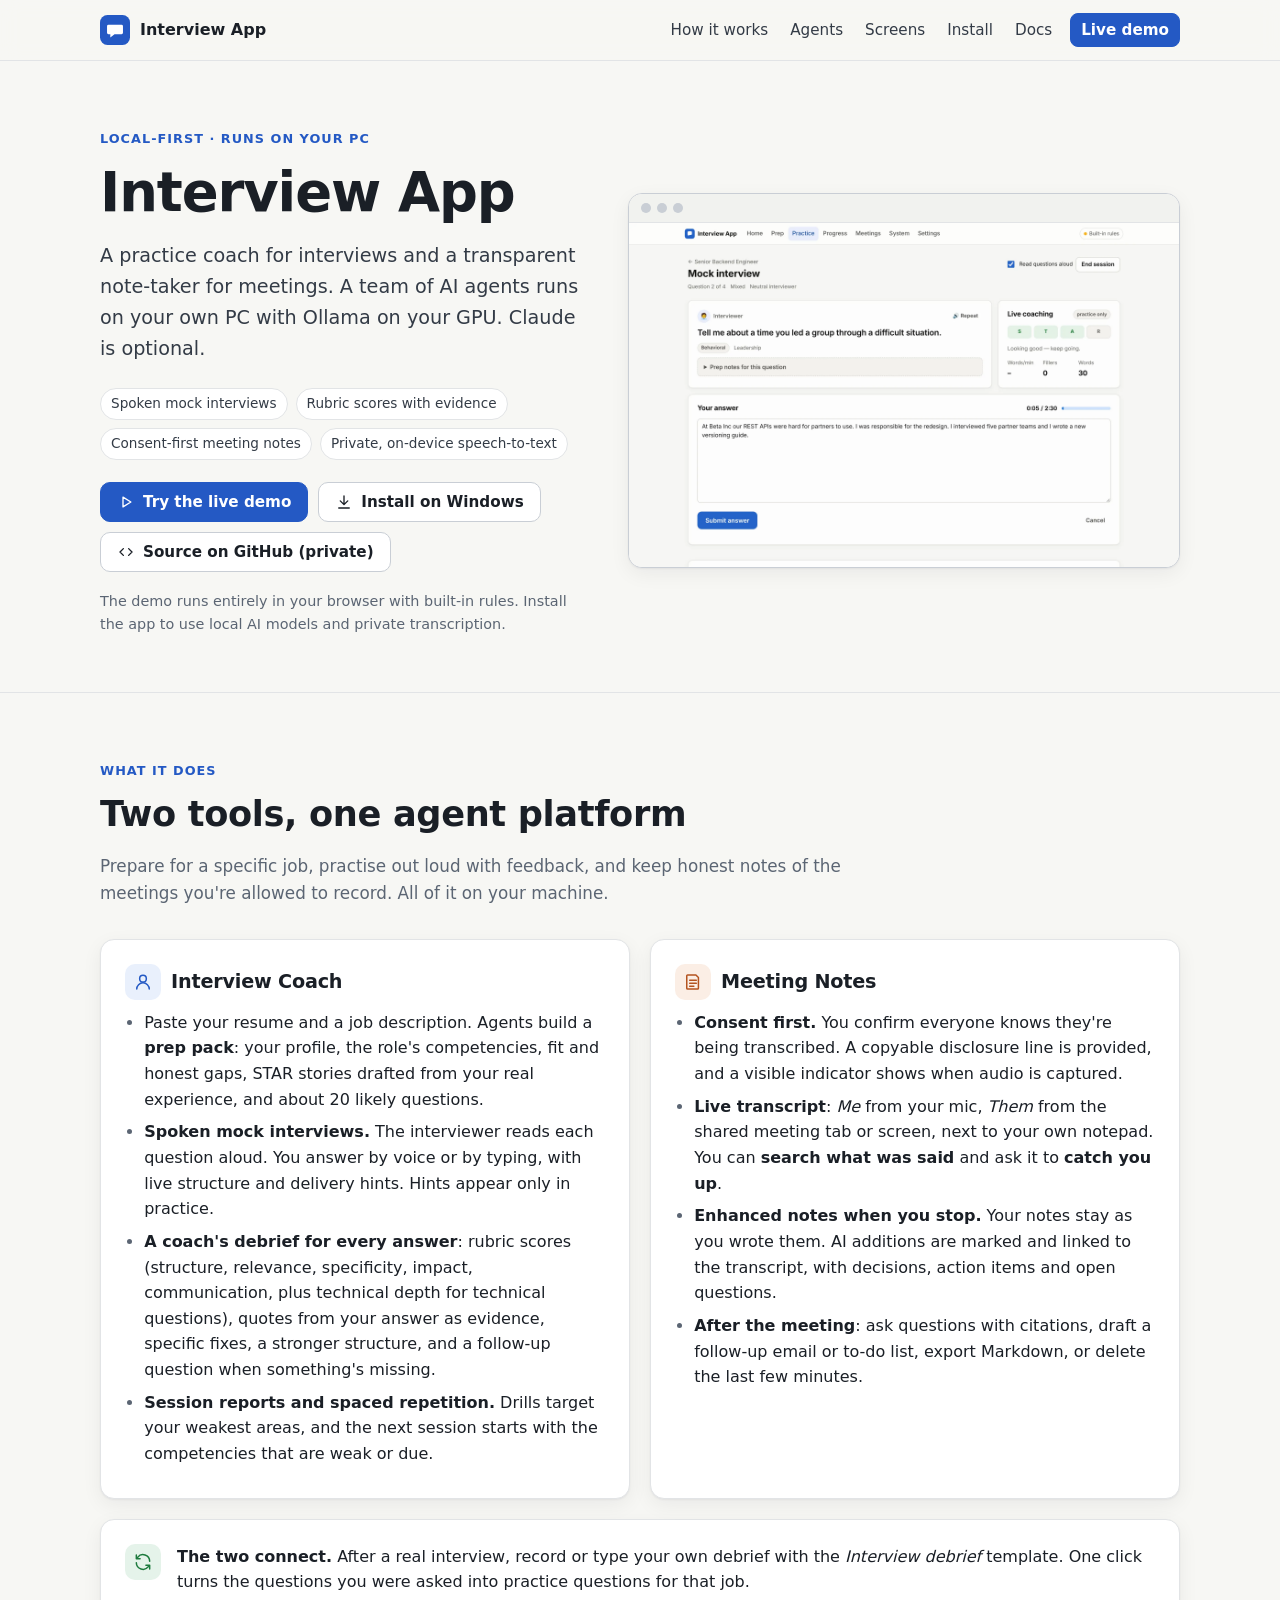
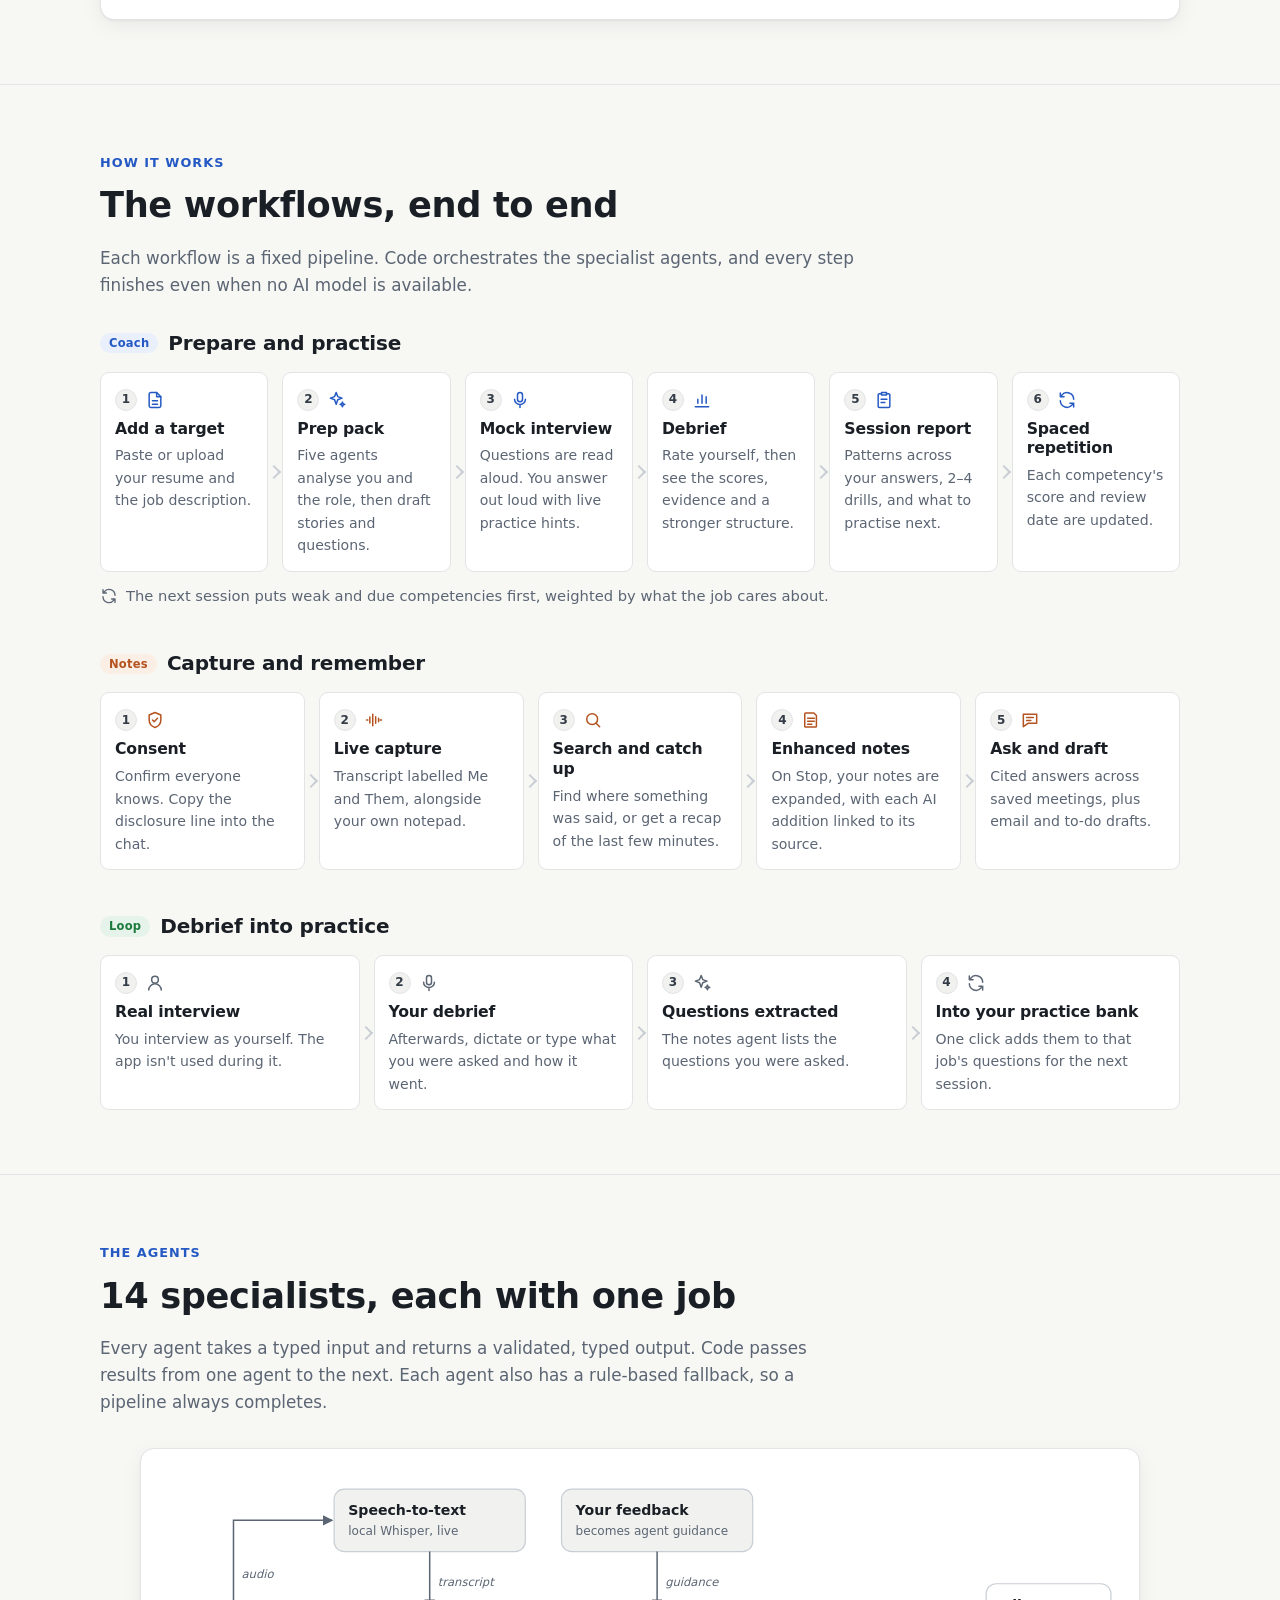
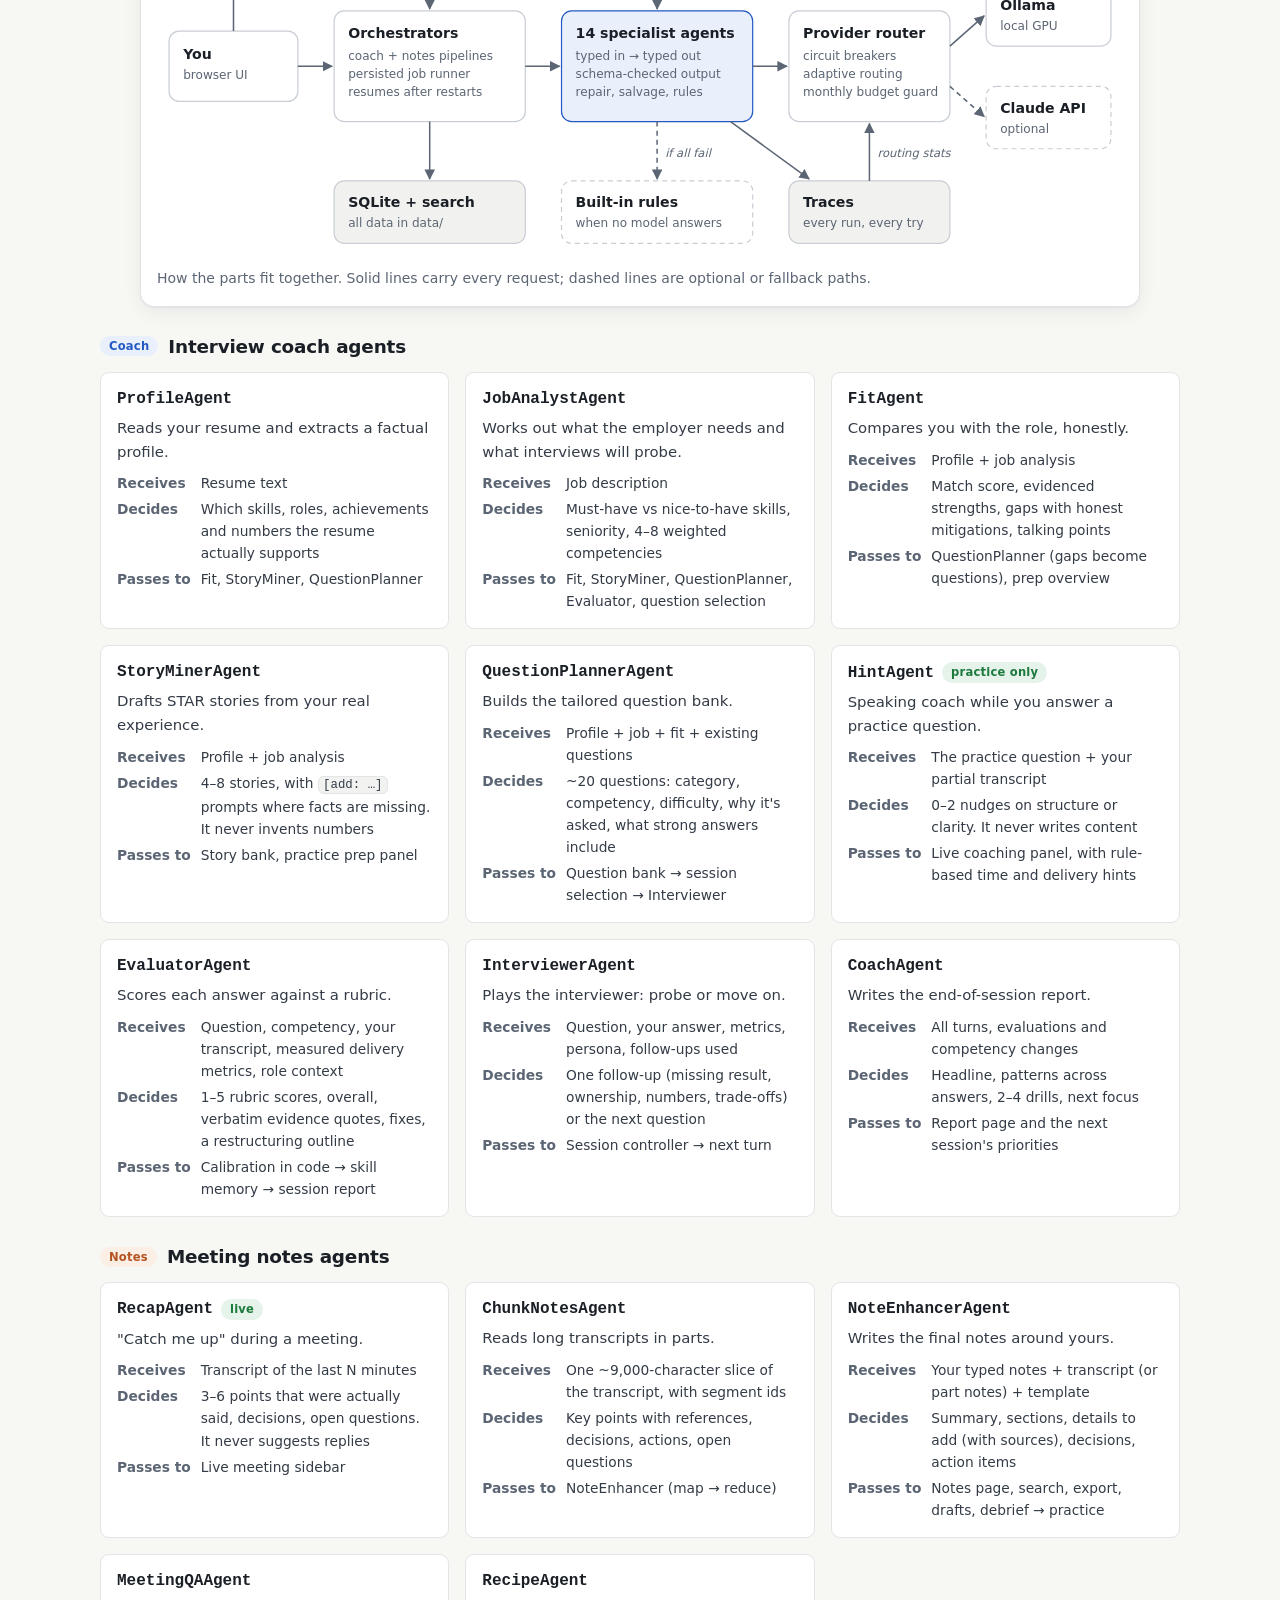
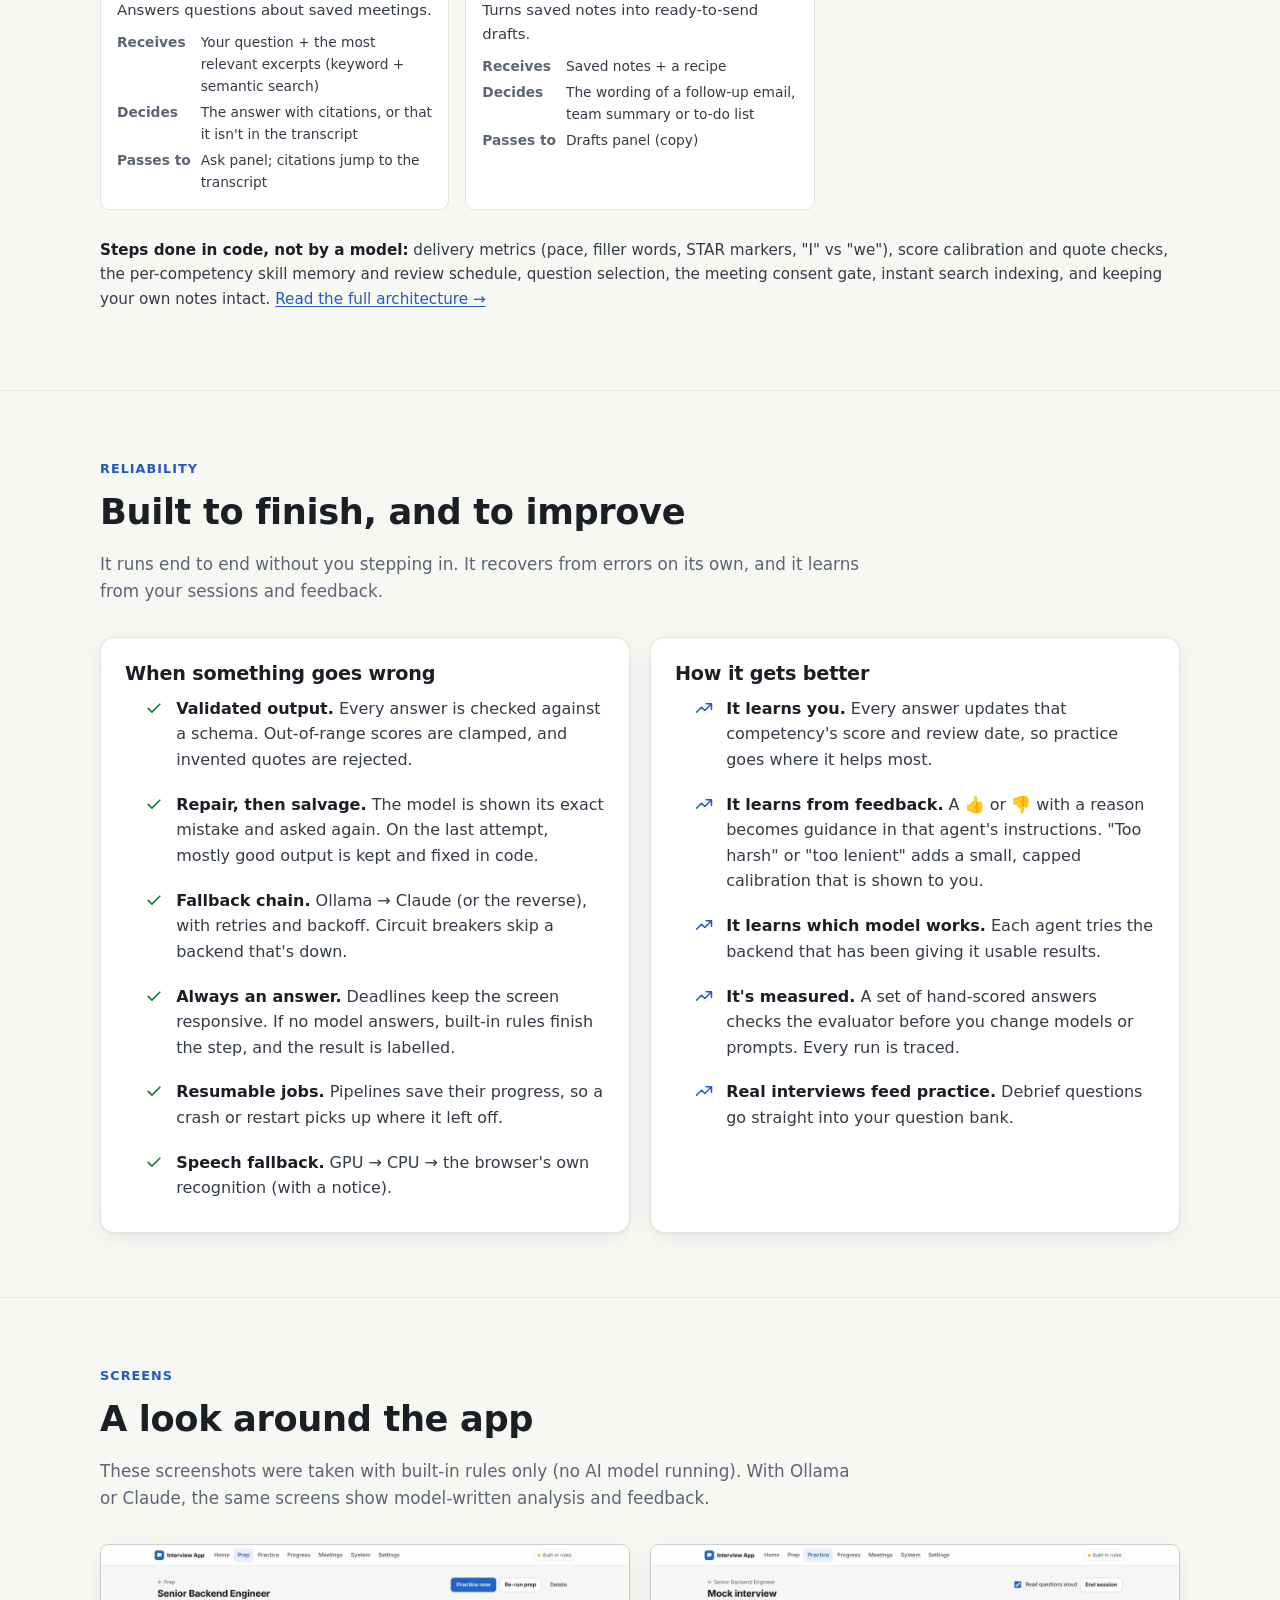
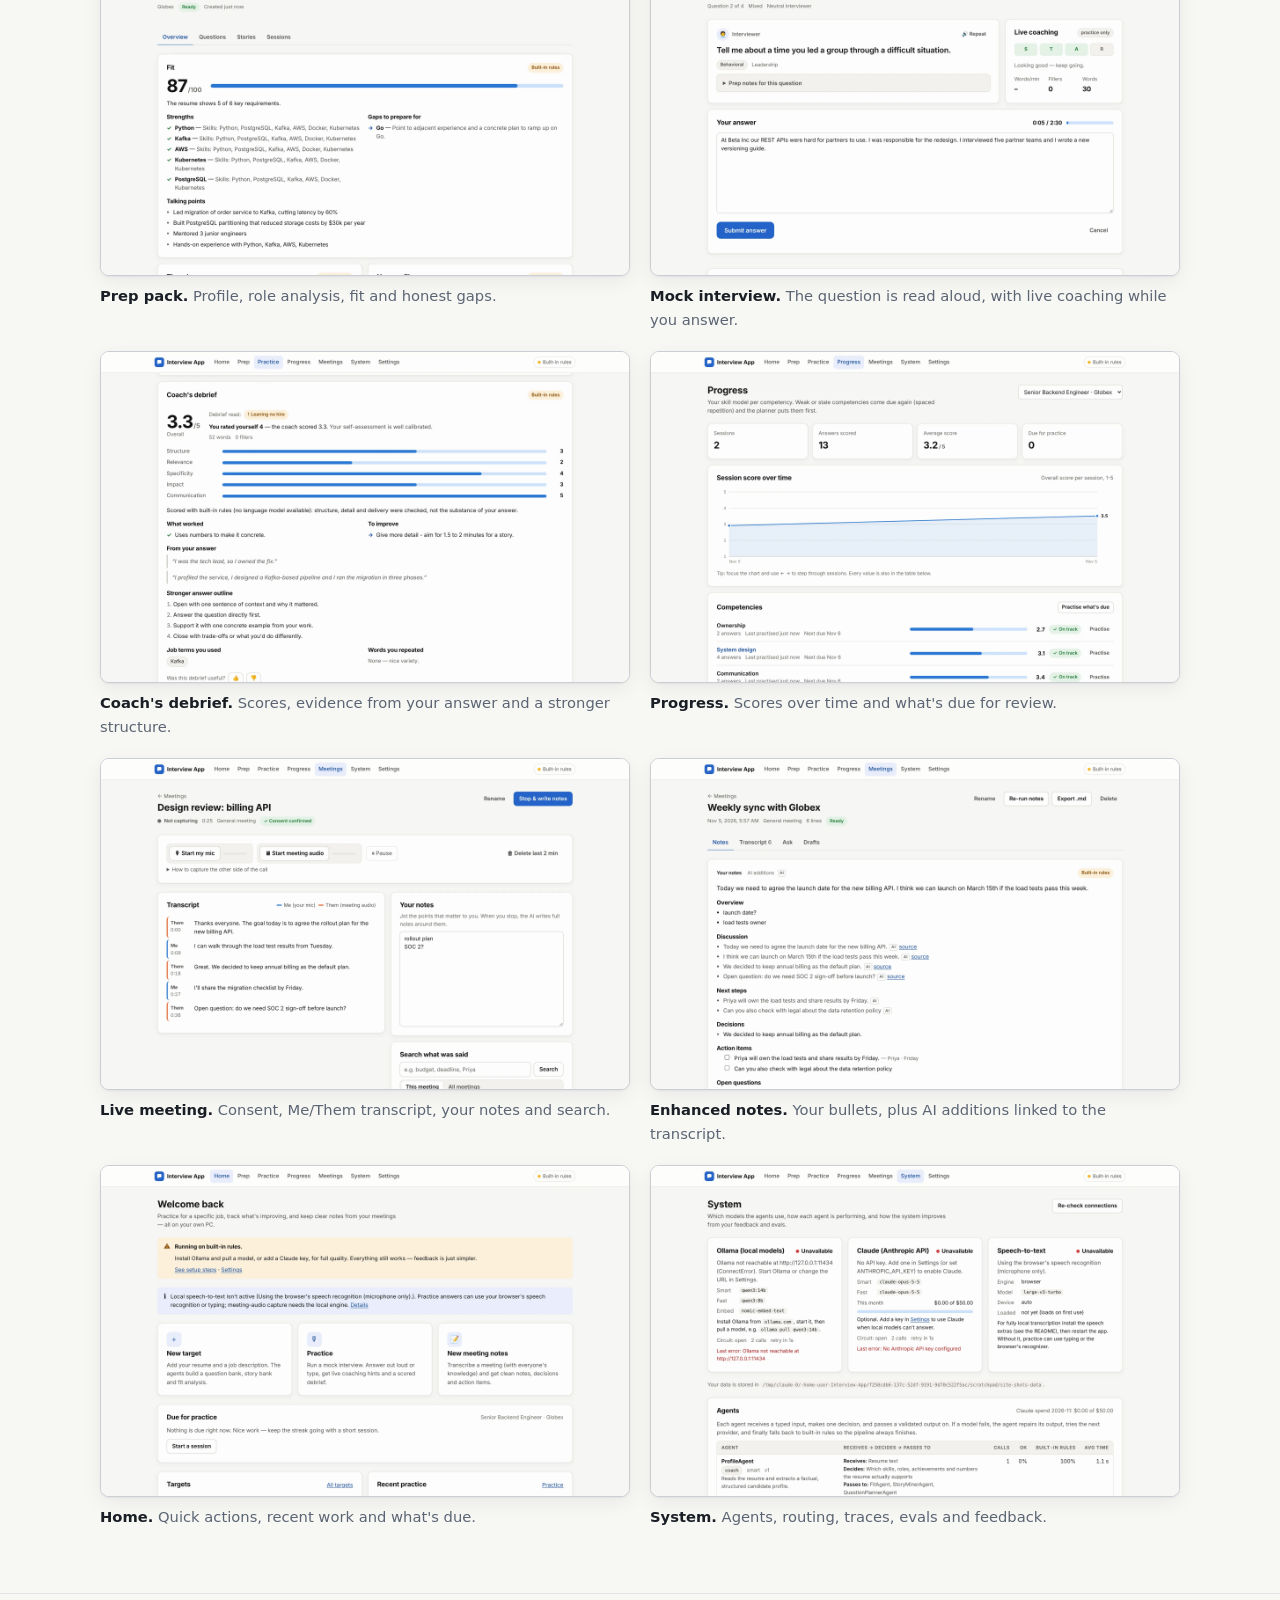
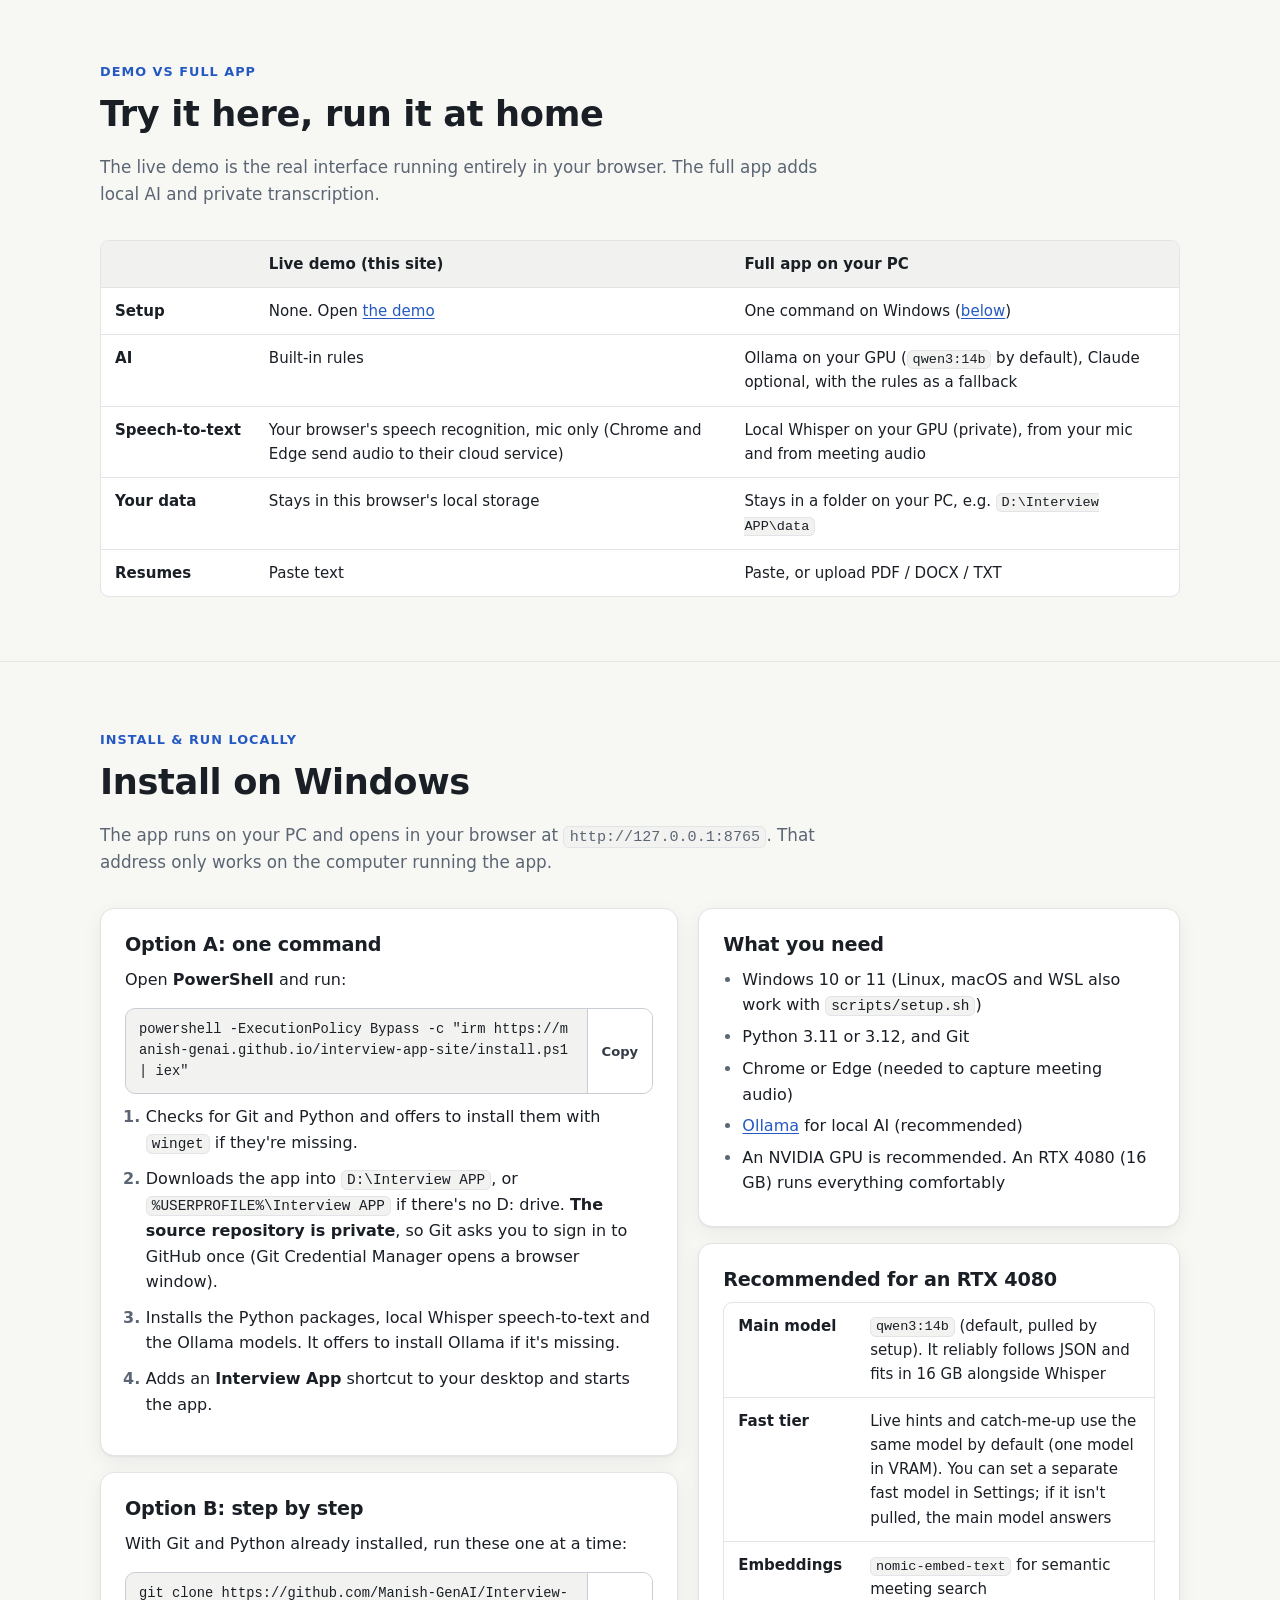
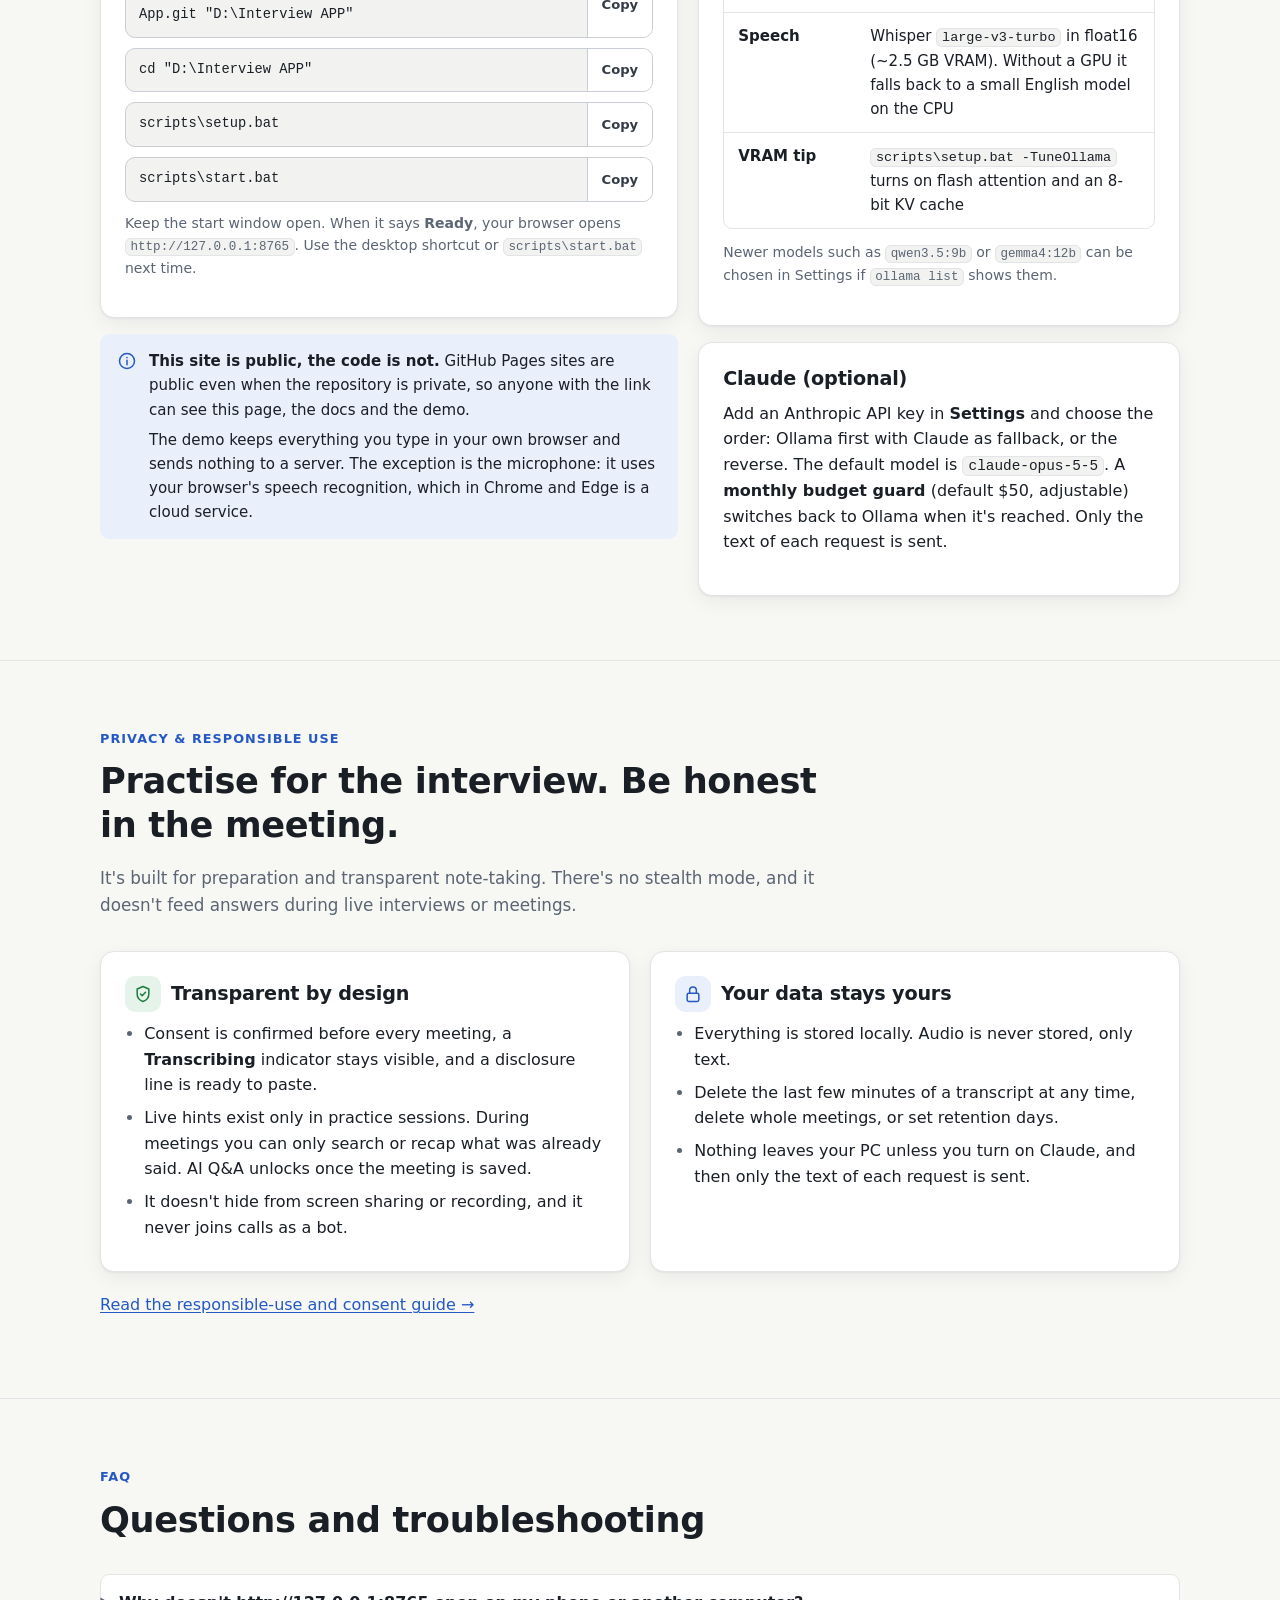
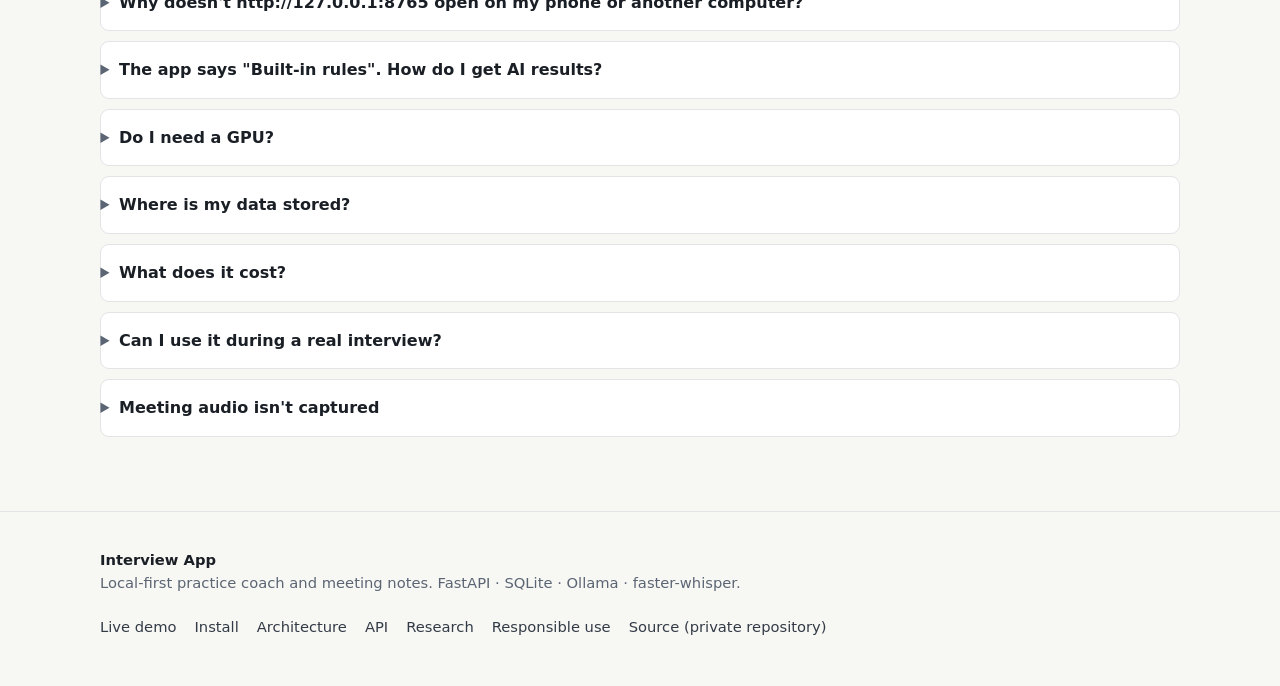
==== commit cb596b02: "Publish Interview App website (source main 06ef5df) Installer and install instructions now use the m" ====
--- a/index.html
+++ b/index.html
@@ -72,7 +72,7 @@
         <div class="cta">
           <a class="btn btn-primary" href="app/"><svg aria-hidden="true"><use href="#i-play"/></svg>Try the live demo</a>
           <a class="btn" href="#install"><svg aria-hidden="true"><use href="#i-download"/></svg>Install on Windows</a>
-          <a class="btn" href="https://github.com/Manish-GenAI/Interview-App/tree/claude/sweet-pascal-pnr2pl"><svg aria-hidden="true"><use href="#i-code"/></svg>Source on GitHub (private)</a>
+          <a class="btn" href="https://github.com/Manish-GenAI/Interview-App"><svg aria-hidden="true"><use href="#i-code"/></svg>Source on GitHub (private)</a>
         </div>
         <p class="note">The demo runs entirely in your browser with built-in rules. Install the app to use local AI models and private transcription.</p>
       </div>
@@ -351,7 +351,7 @@
           <div class="card">
             <h3>Option B: step by step</h3>
             <p>With Git and Python already installed, run these one at a time:</p>
-            <div class="cmd"><code>git clone -b claude/sweet-pascal-pnr2pl https://github.com/Manish-GenAI/Interview-App.git "D:\Interview APP"</code><button class="copy" type="button" data-copy='git clone -b claude/sweet-pascal-pnr2pl https://github.com/Manish-GenAI/Interview-App.git "D:\Interview APP"'>Copy</button></div>
+            <div class="cmd"><code>git clone https://github.com/Manish-GenAI/Interview-App.git "D:\Interview APP"</code><button class="copy" type="button" data-copy='git clone https://github.com/Manish-GenAI/Interview-App.git "D:\Interview APP"'>Copy</button></div>
             <div class="cmd"><code>cd "D:\Interview APP"</code><button class="copy" type="button" data-copy='cd "D:\Interview APP"'>Copy</button></div>
             <div class="cmd"><code>scripts\setup.bat</code><button class="copy" type="button" data-copy="scripts\setup.bat">Copy</button></div>
             <div class="cmd"><code>scripts\start.bat</code><button class="copy" type="button" data-copy="scripts\start.bat">Copy</button></div>
@@ -453,7 +453,7 @@
       <a href="docs/api.html">API</a>
       <a href="docs/research.html">Research</a>
       <a href="docs/responsible-use.html">Responsible use</a>
-      <a href="https://github.com/Manish-GenAI/Interview-App/tree/claude/sweet-pascal-pnr2pl">Source (private repository)</a>
+      <a href="https://github.com/Manish-GenAI/Interview-App">Source (private repository)</a>
     </nav>
   </div>
 </footer>
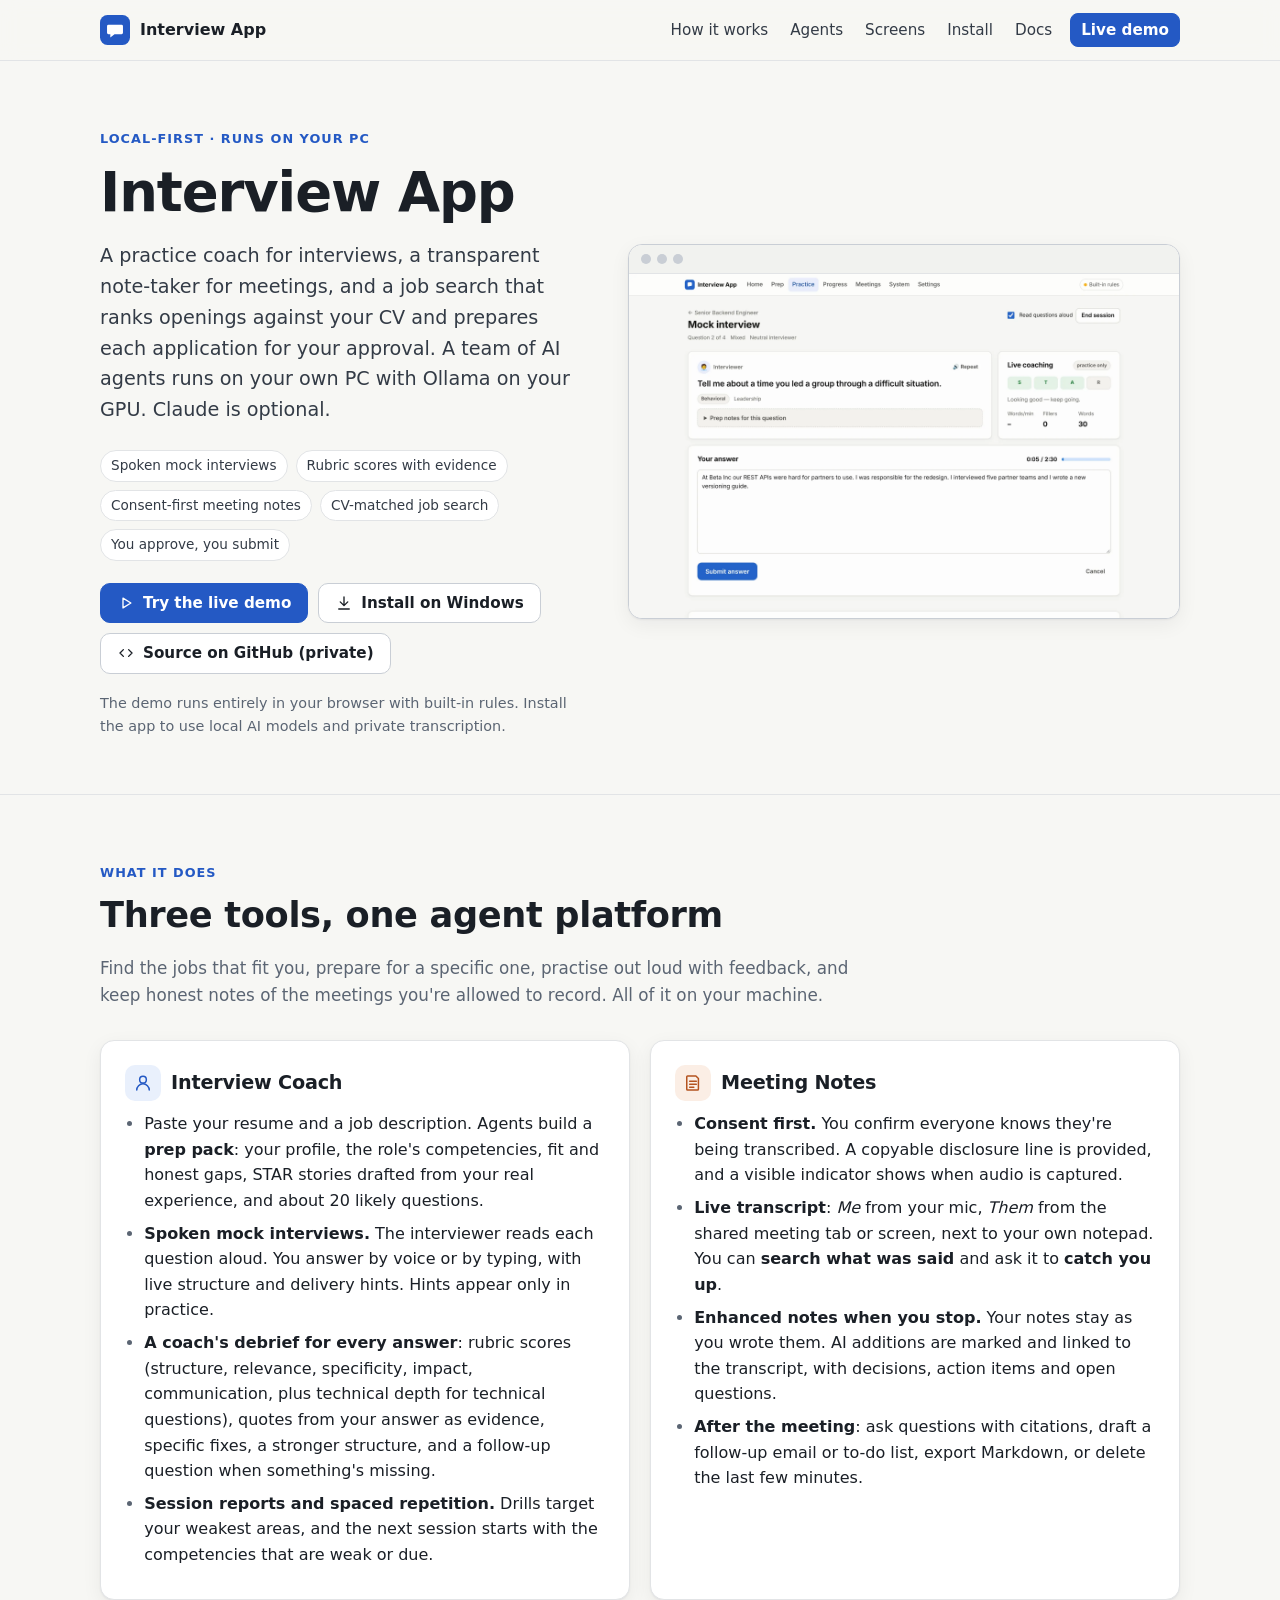
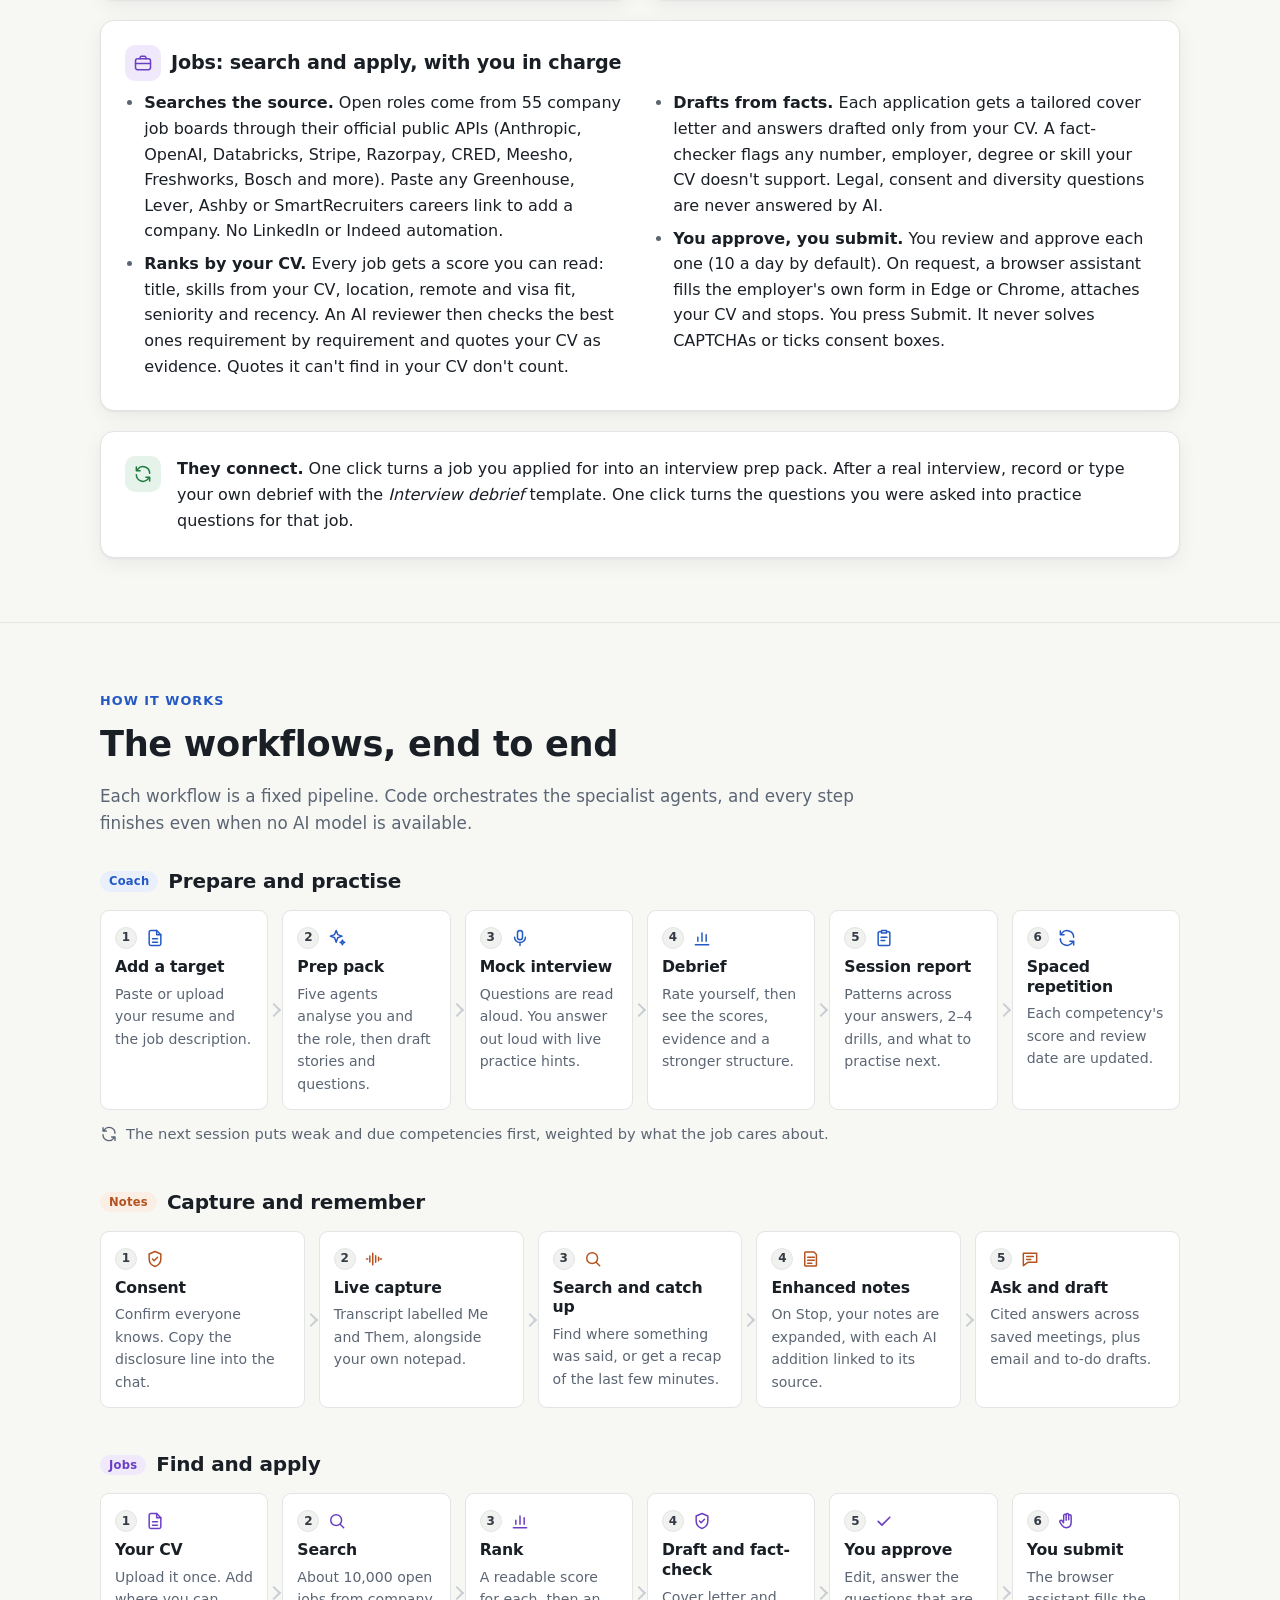
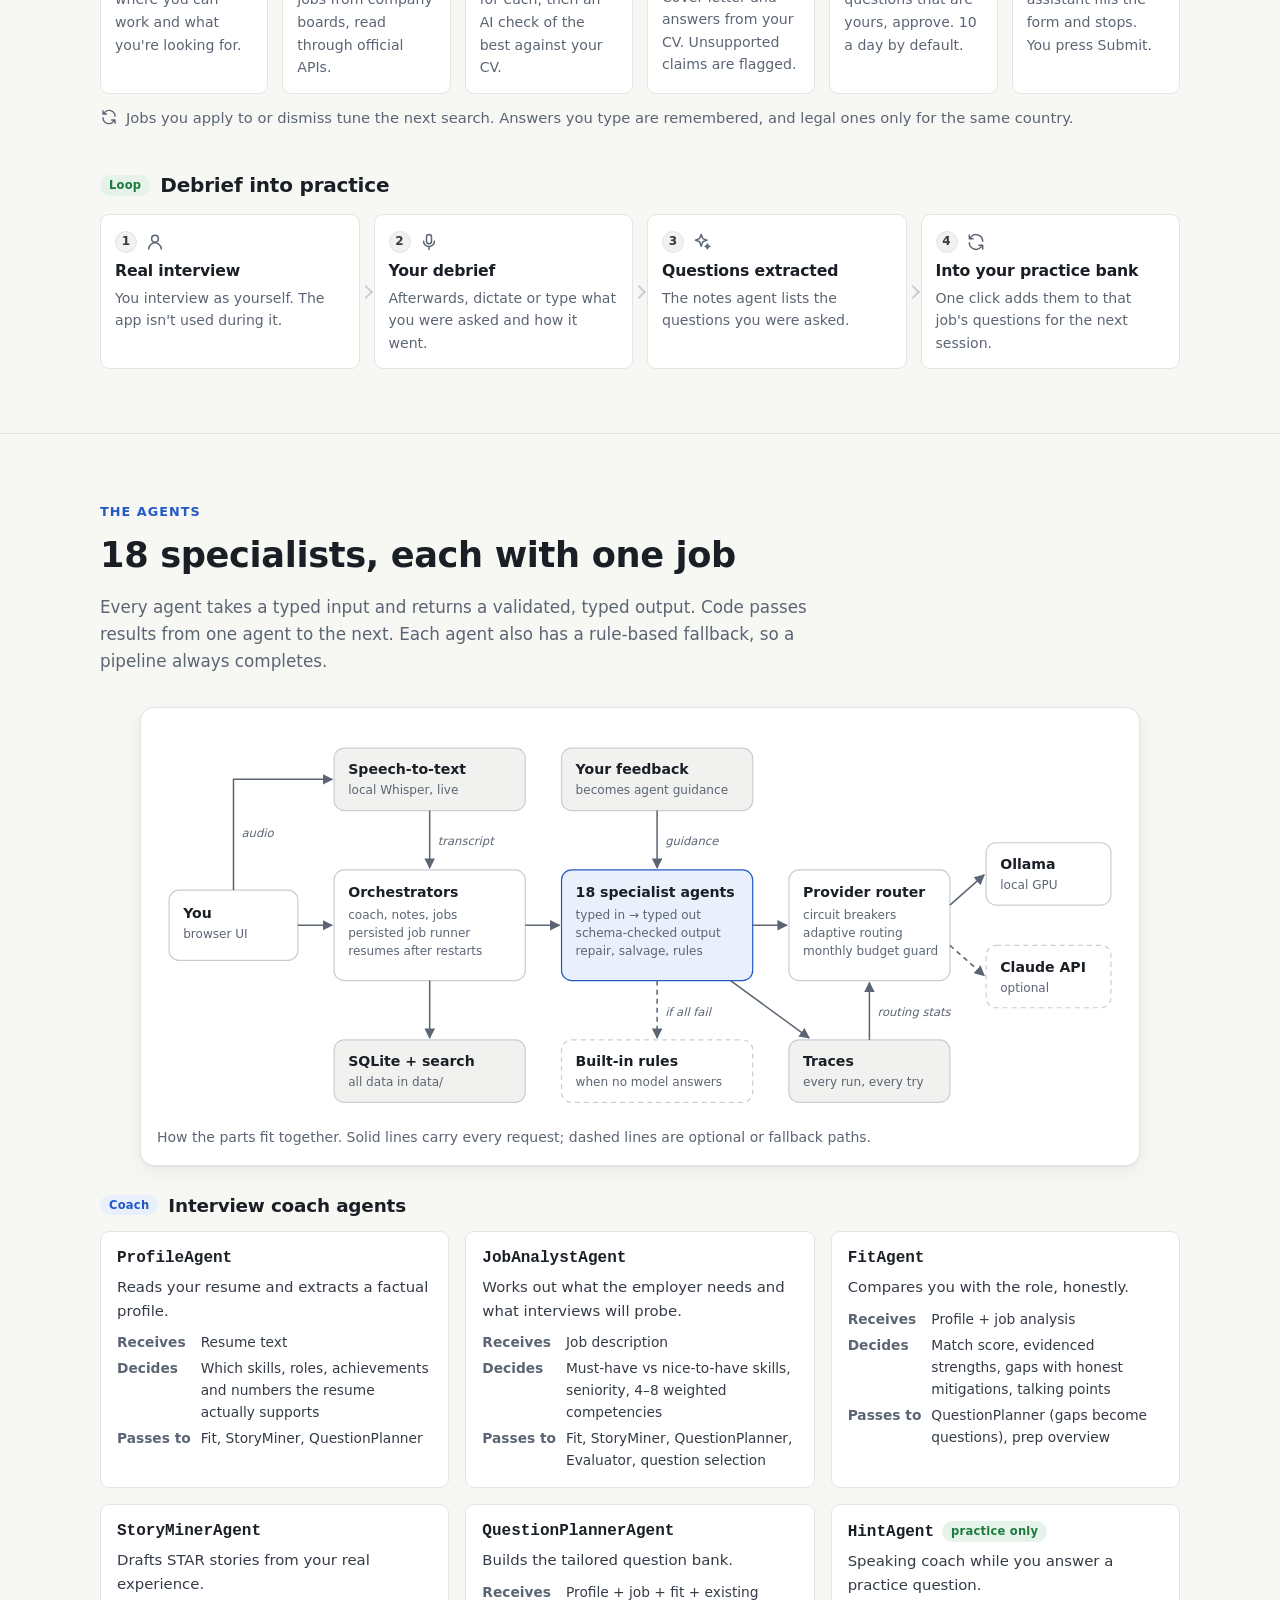
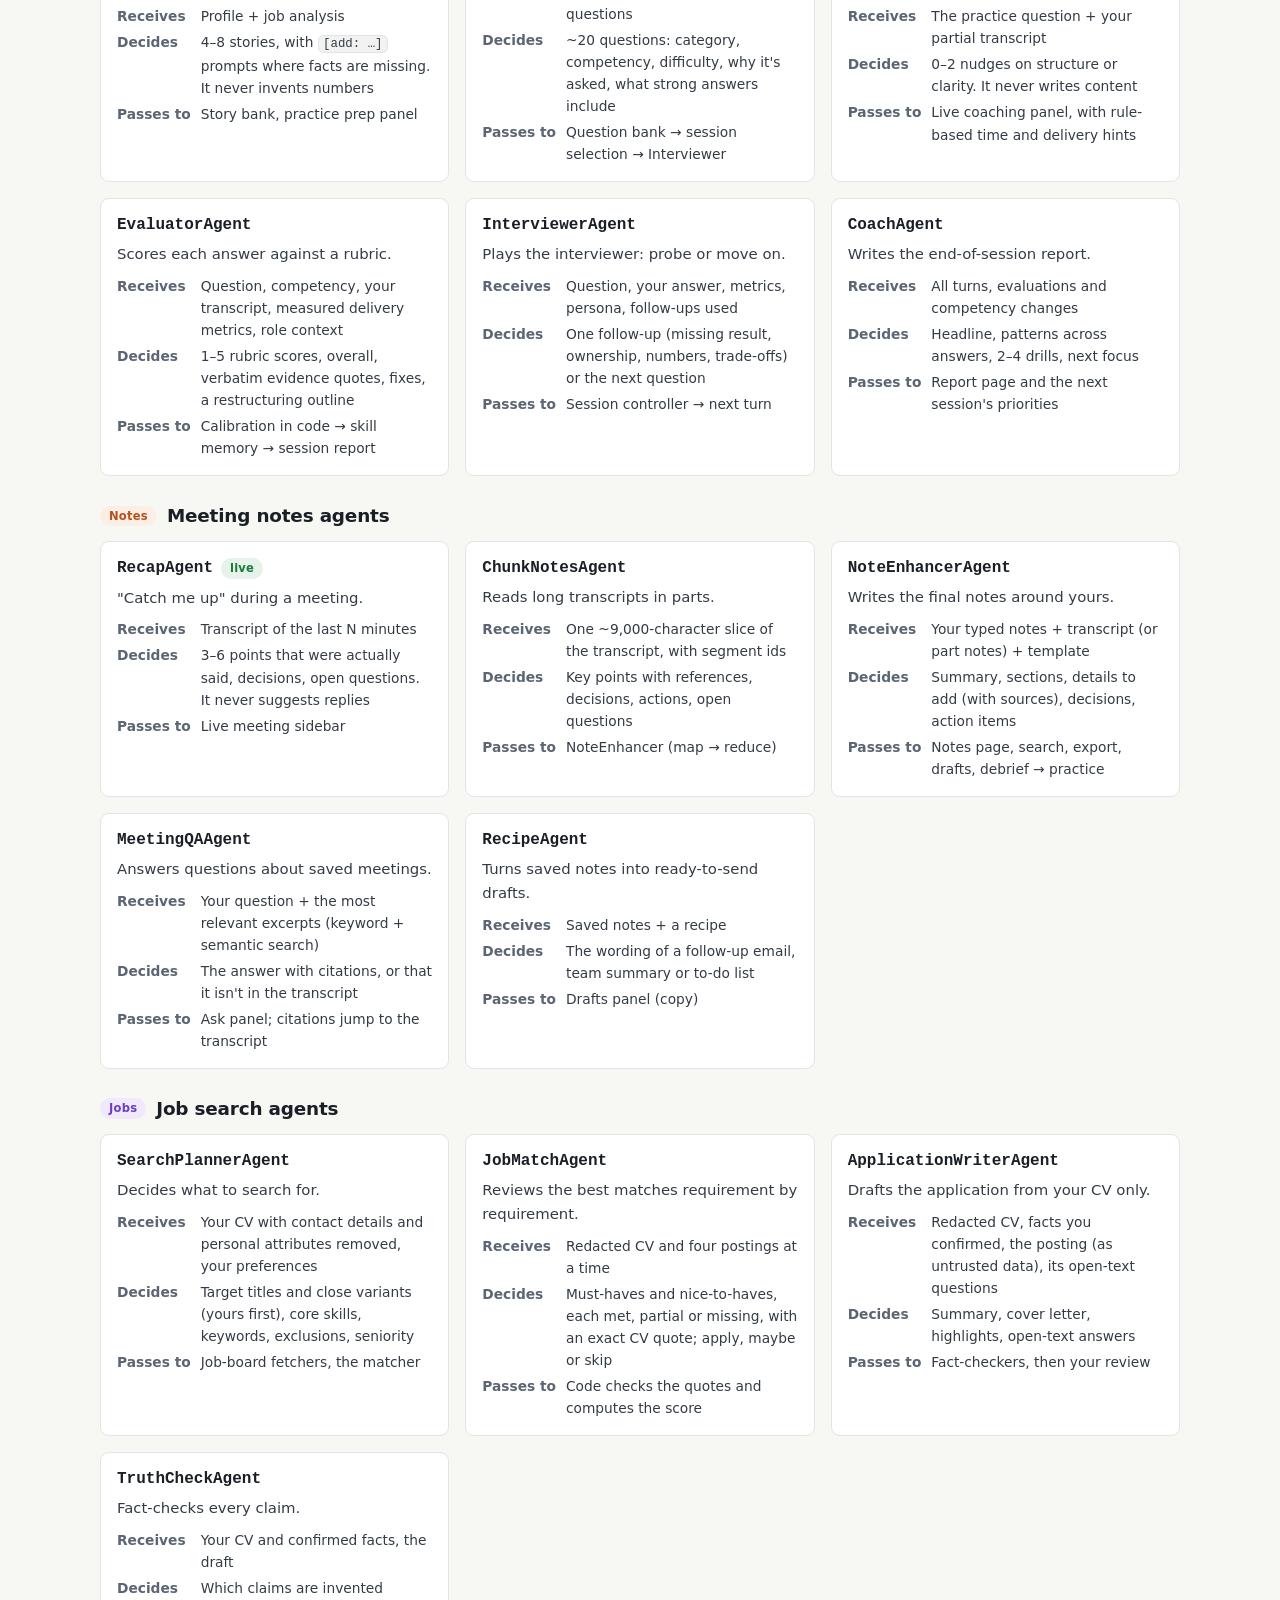
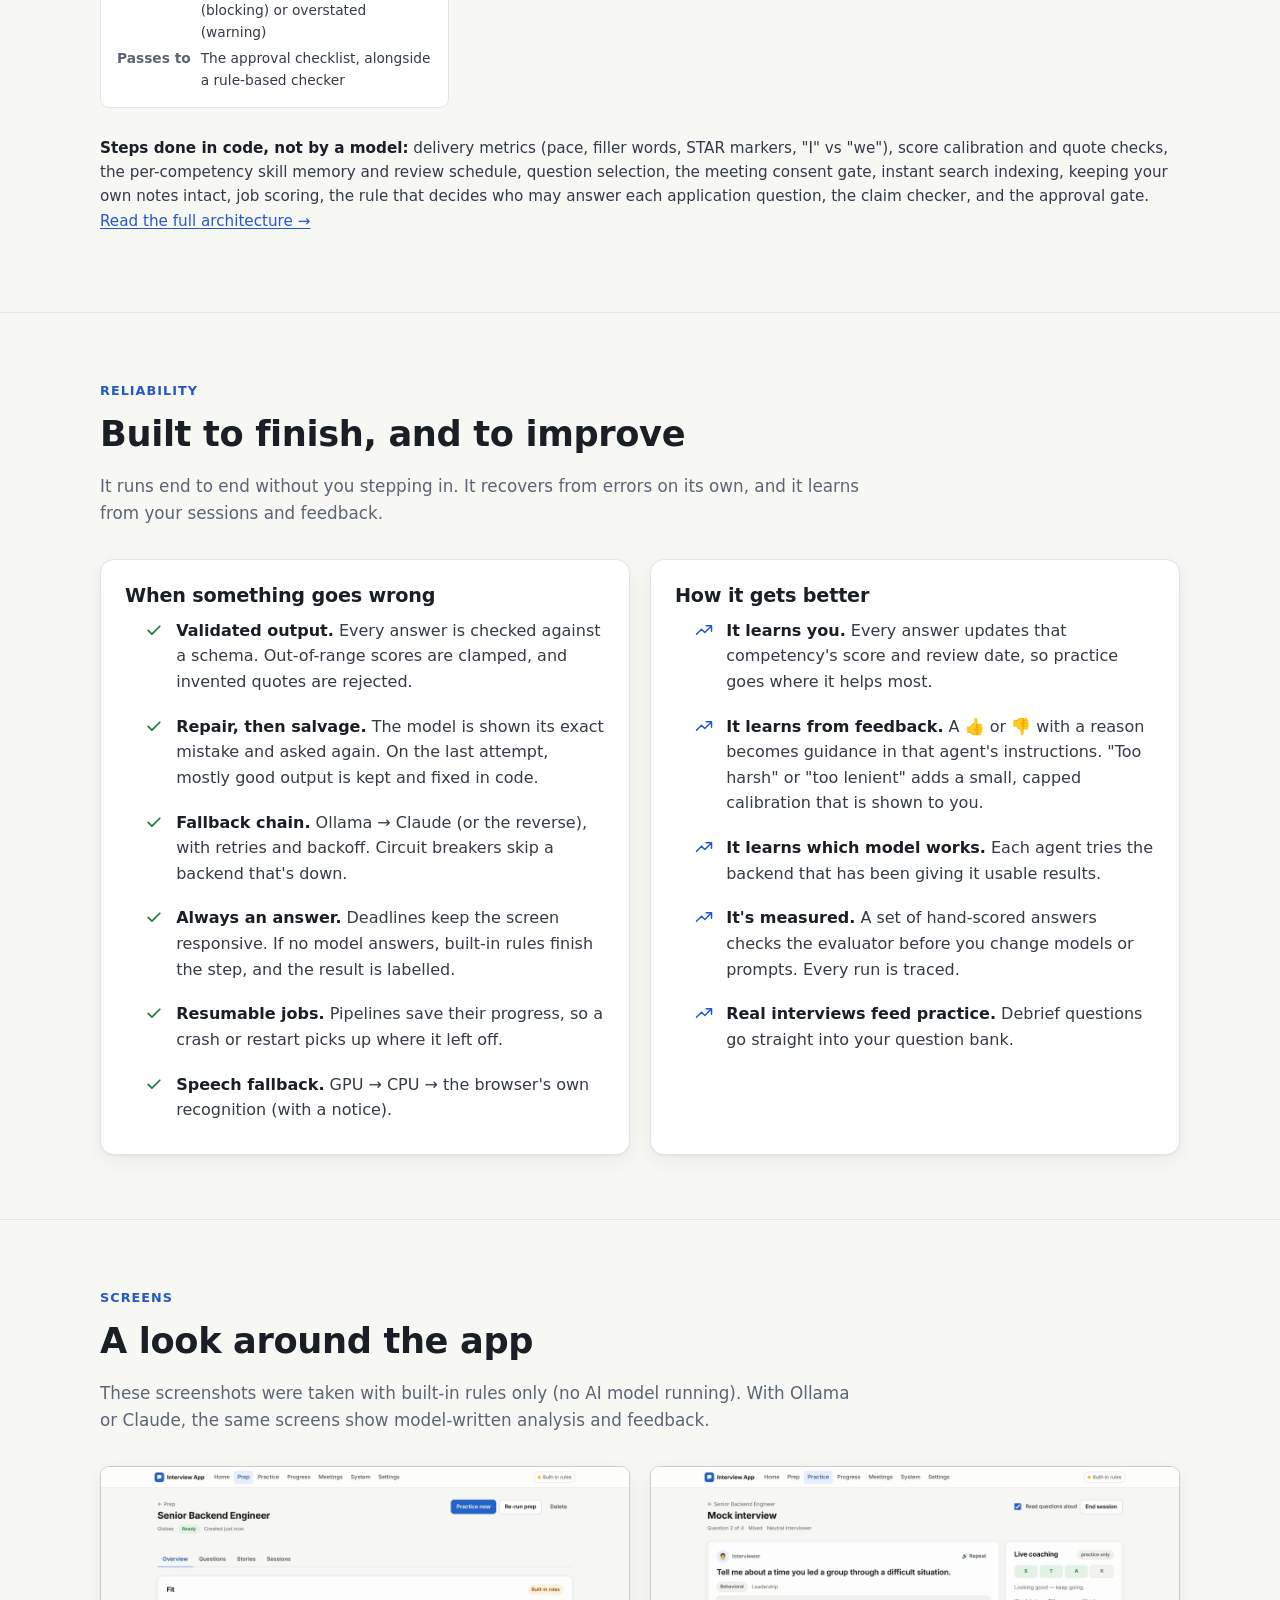
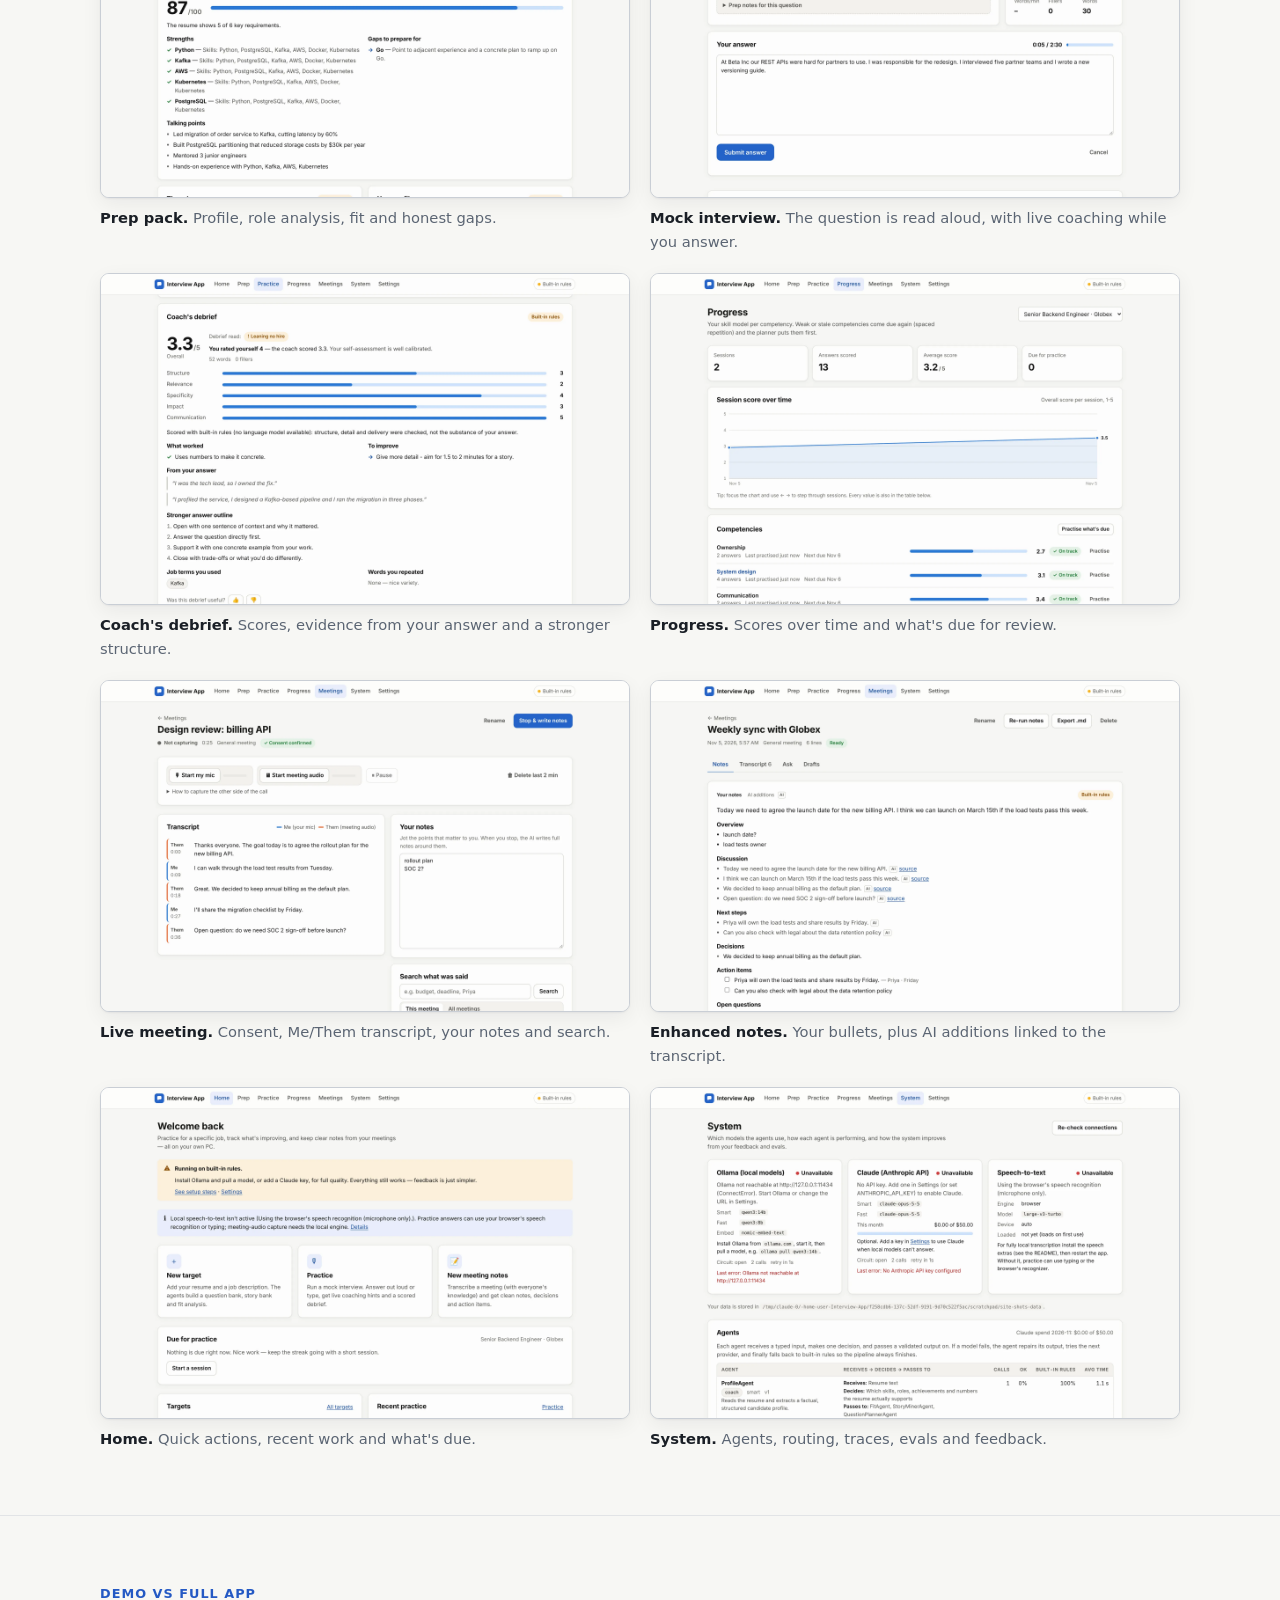
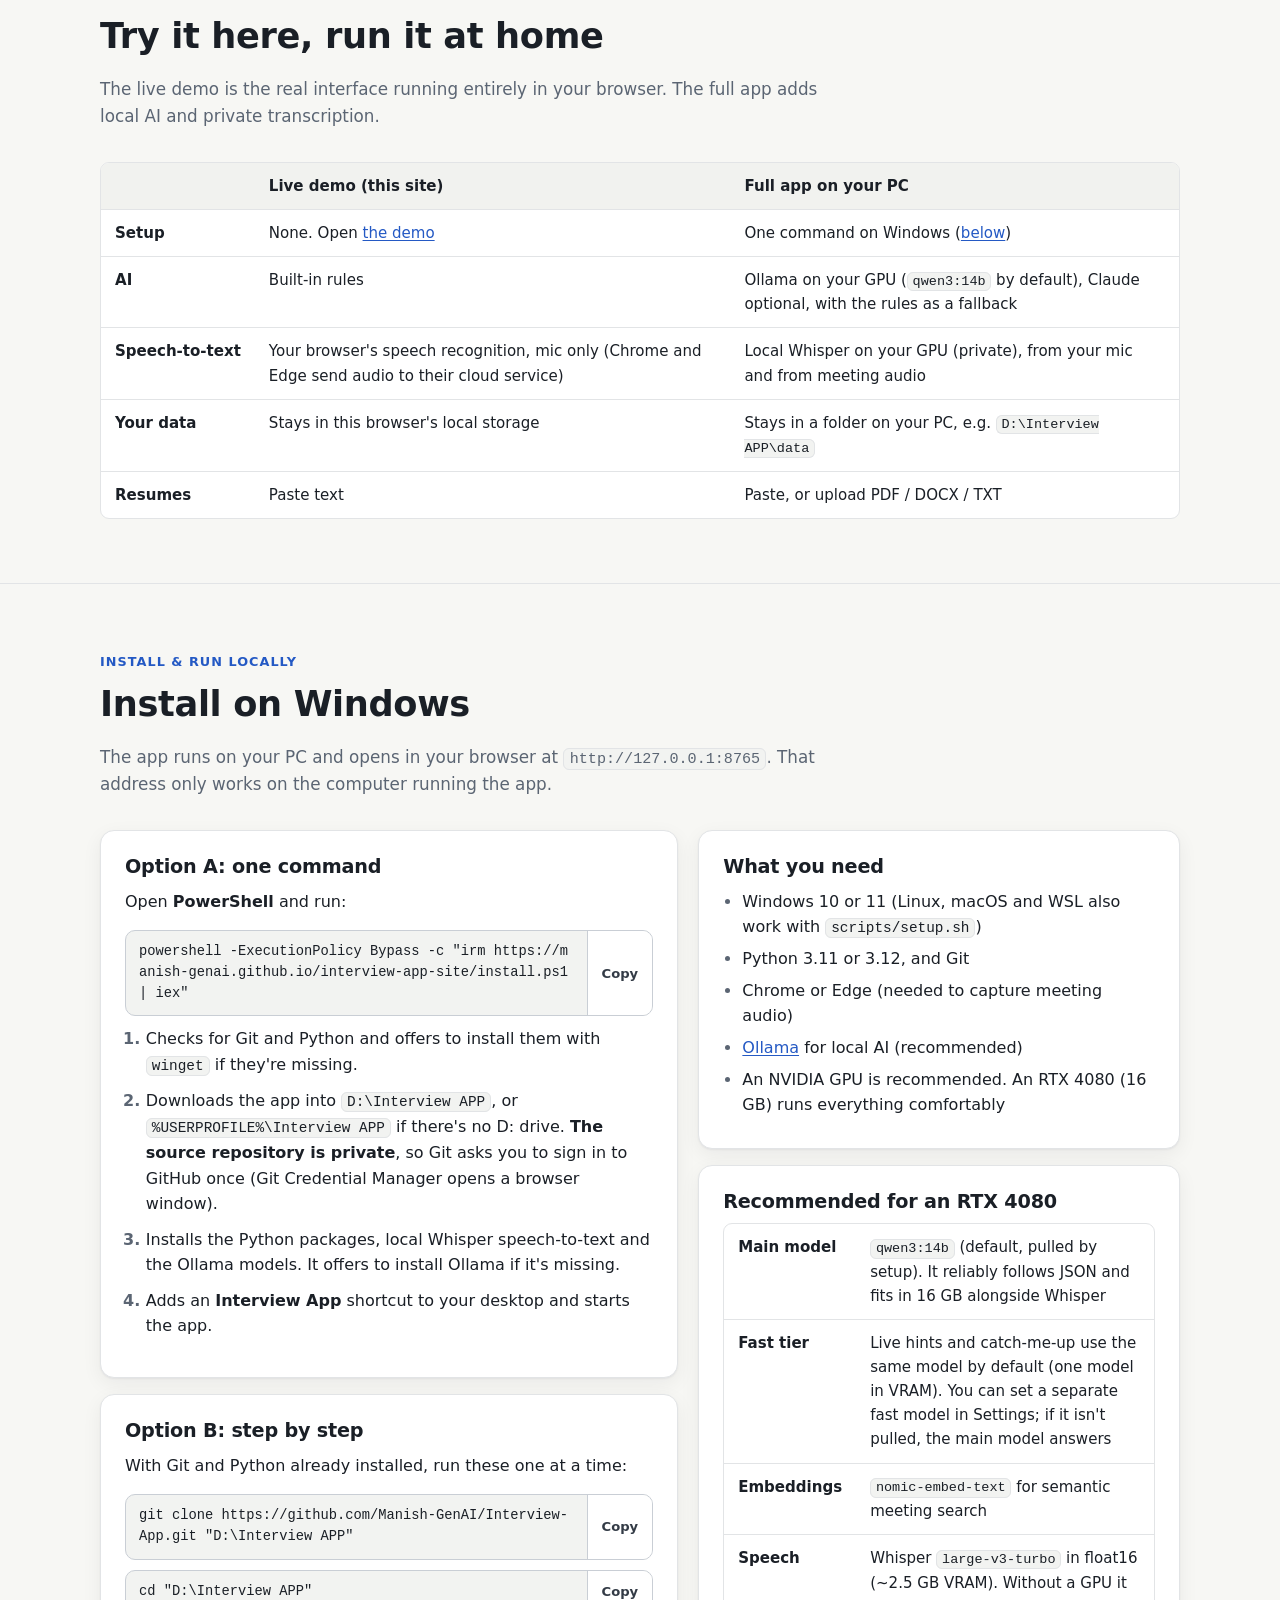
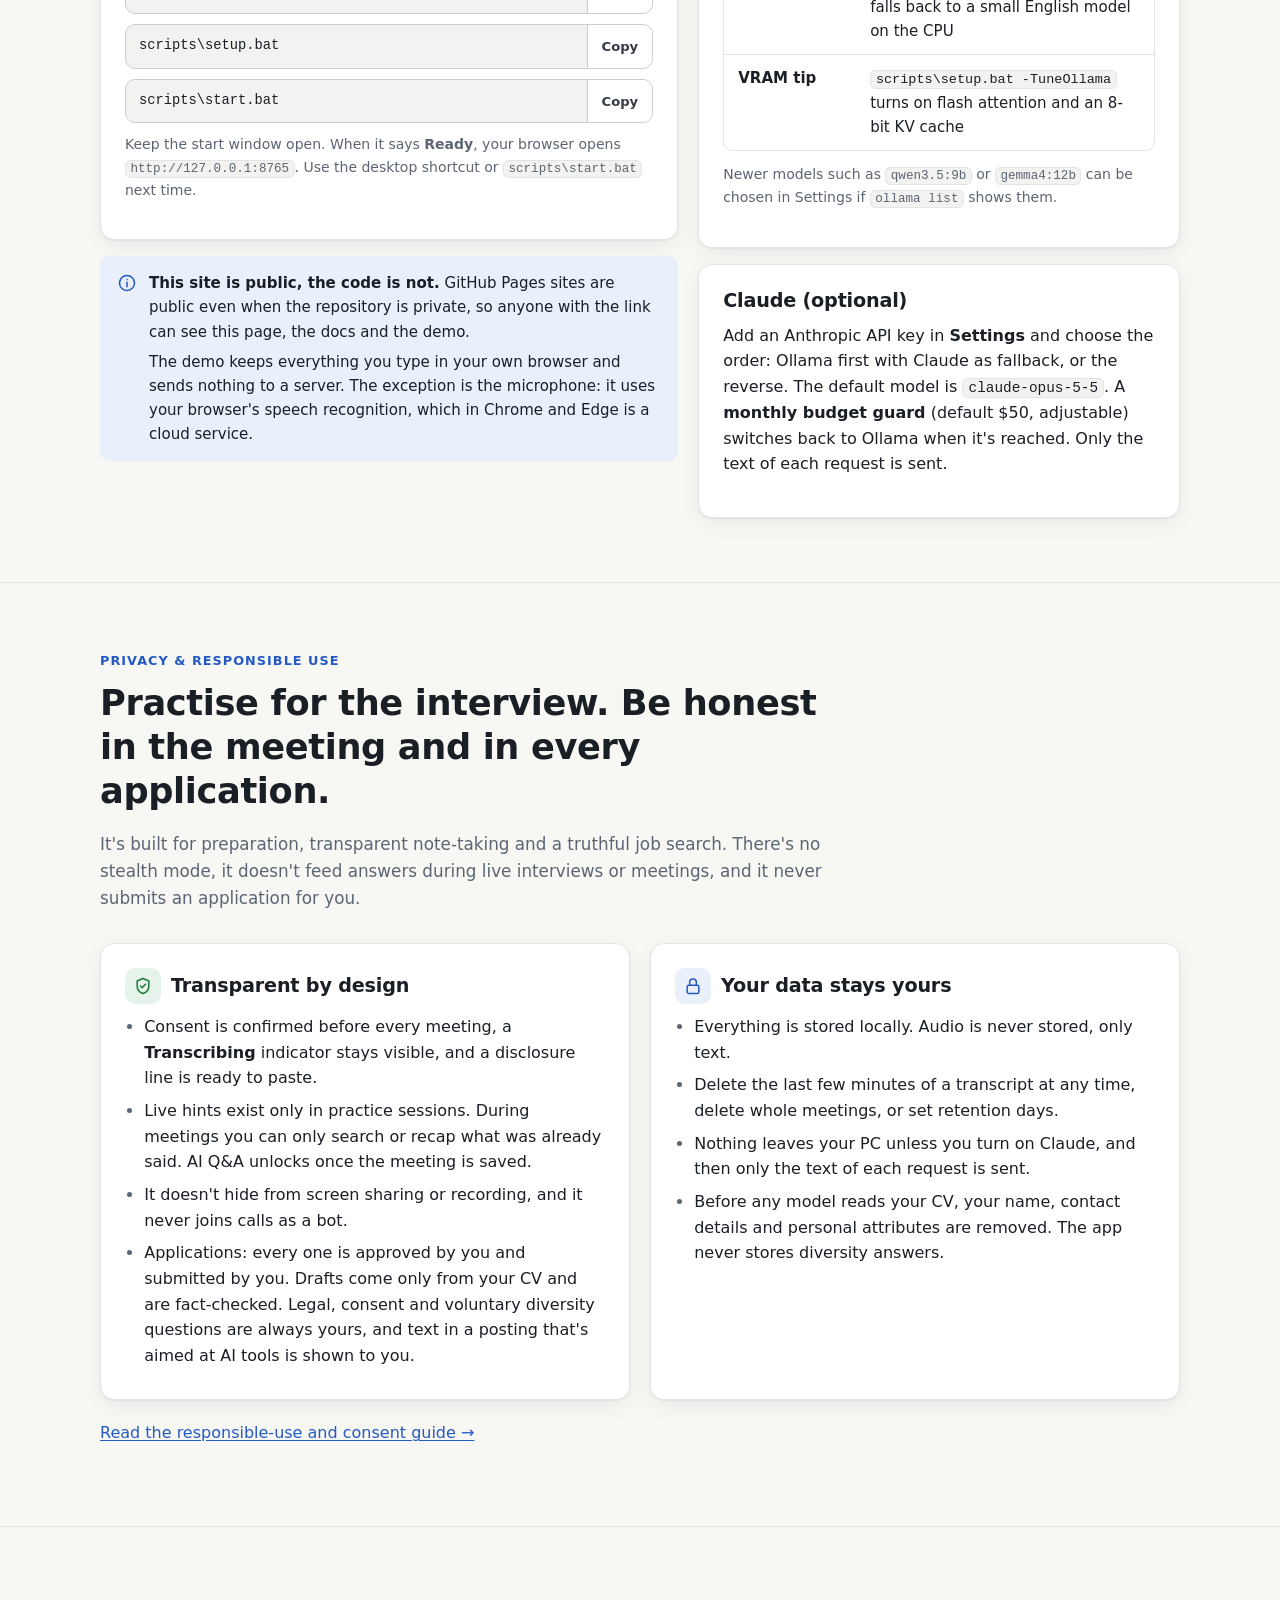
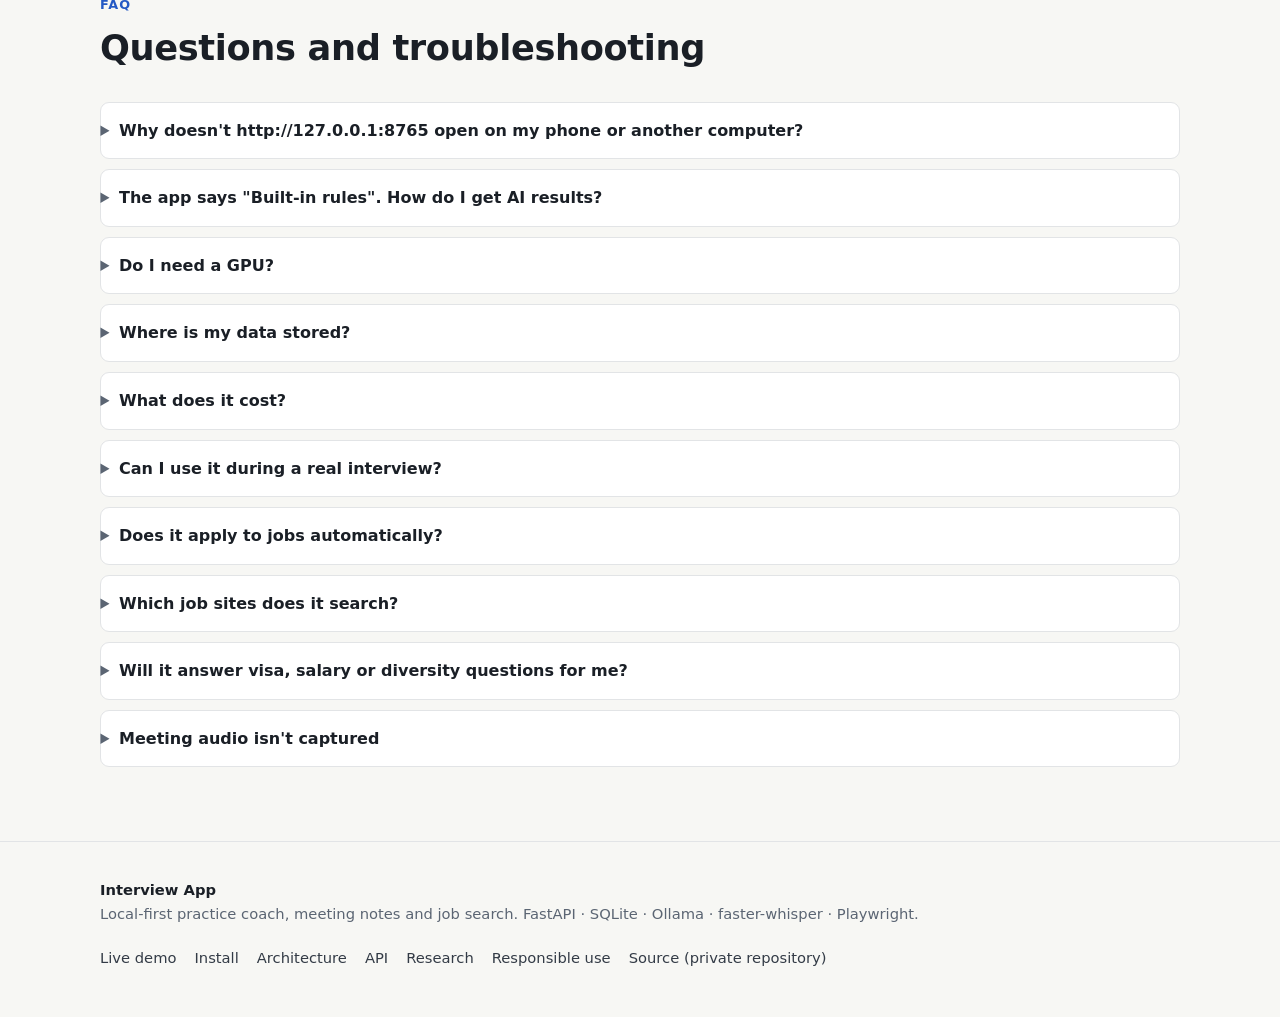
==== commit 3538a37b: "Publish Interview App website (source main caf701e) Adds the Jobs section (CV-matched job search wit" ====
--- a/index.html
+++ b/index.html
@@ -3,10 +3,10 @@
 <head>
   <meta charset="utf-8">
   <meta name="viewport" content="width=device-width, initial-scale=1">
-  <title>Interview App: practice coach and meeting notes</title>
-  <meta name="description" content="A local-first interview practice coach and transparent meeting-notes tool. Runs on your own PC with Ollama; Claude is optional. Try the in-browser demo or install it on Windows.">
-  <meta property="og:title" content="Interview App: practice coach and meeting notes">
-  <meta property="og:description" content="Spoken mock interviews with rubric scoring, plus consent-first meeting notes. Local AI on your GPU.">
+  <title>Interview App: practice coach, meeting notes and job search</title>
+  <meta name="description" content="A local-first interview practice coach, transparent meeting notes, and a CV-matched job search where you approve and submit every application. Runs on your own PC with Ollama; Claude is optional. Try the in-browser demo or install it on Windows.">
+  <meta property="og:title" content="Interview App: practice coach, meeting notes and job search">
+  <meta property="og:description" content="Spoken mock interviews with rubric scoring, consent-first meeting notes, and a CV-matched job search with human-approved applications. Local AI on your GPU.">
   <meta name="color-scheme" content="light dark">
   <link rel="icon" href="favicon.svg" type="image/svg+xml">
   <link rel="stylesheet" href="css/site.css">
@@ -35,6 +35,8 @@
     <symbol id="i-code" viewBox="0 0 24 24"><g fill="none" stroke="currentColor" stroke-width="1.8" stroke-linecap="round" stroke-linejoin="round"><path d="M8.5 7.5L4 12l4.5 4.5M15.5 7.5L20 12l-4.5 4.5"/></g></symbol>
     <symbol id="i-play" viewBox="0 0 24 24"><g fill="none" stroke="currentColor" stroke-width="1.8" stroke-linecap="round" stroke-linejoin="round"><path d="M8 5.5v13l10.5-6.5z"/></g></symbol>
     <symbol id="i-download" viewBox="0 0 24 24"><g fill="none" stroke="currentColor" stroke-width="1.8" stroke-linecap="round" stroke-linejoin="round"><path d="M12 4v11M7 10.5l5 5 5-5M5 20h14"/></g></symbol>
+    <symbol id="i-briefcase" viewBox="0 0 24 24"><g fill="none" stroke="currentColor" stroke-width="1.8" stroke-linecap="round" stroke-linejoin="round"><rect x="3" y="7" width="18" height="13" rx="2.5"/><path d="M8.5 7V5.5A1.5 1.5 0 0 1 10 4h4a1.5 1.5 0 0 1 1.5 1.5V7M3 12.5h18"/></g></symbol>
+    <symbol id="i-hand" viewBox="0 0 24 24"><g fill="none" stroke="currentColor" stroke-width="1.8" stroke-linecap="round" stroke-linejoin="round"><path d="M8 12V5.5a1.5 1.5 0 0 1 3 0V11M11 10.5V4.5a1.5 1.5 0 0 1 3 0v6M14 10.5V6a1.5 1.5 0 0 1 3 0v7.5c0 4-2.5 6.5-6 6.5-2.2 0-3.7-1-4.9-2.7L3.6 13.6a1.5 1.5 0 0 1 2.4-1.8L8 14"/></g></symbol>
     <symbol id="i-search" viewBox="0 0 24 24"><g fill="none" stroke="currentColor" stroke-width="1.8" stroke-linecap="round" stroke-linejoin="round"><circle cx="11" cy="11" r="6.5"/><path d="M20 20l-4.2-4.2"/></g></symbol>
   </defs>
 </svg>
@@ -62,12 +64,13 @@
       <div>
         <span class="eyebrow">Local-first · runs on your PC</span>
         <h1 id="hero-title">Interview App</h1>
-        <p class="lead">A practice coach for interviews and a transparent note-taker for meetings. A team of AI agents runs on your own PC with Ollama on your GPU. Claude is optional.</p>
+        <p class="lead">A practice coach for interviews, a transparent note-taker for meetings, and a job search that ranks openings against your CV and prepares each application for your approval. A team of AI agents runs on your own PC with Ollama on your GPU. Claude is optional.</p>
         <ul class="chips" aria-label="Highlights">
           <li>Spoken mock interviews</li>
           <li>Rubric scores with evidence</li>
           <li>Consent-first meeting notes</li>
-          <li>Private, on-device speech-to-text</li>
+          <li>CV-matched job search</li>
+          <li>You approve, you submit</li>
         </ul>
         <div class="cta">
           <a class="btn btn-primary" href="app/"><svg aria-hidden="true"><use href="#i-play"/></svg>Try the live demo</a>
@@ -87,8 +90,8 @@
     <div class="wrap">
       <div class="section-head">
         <span class="eyebrow">What it does</span>
-        <h2 id="what-title">Two tools, one agent platform</h2>
-        <p>Prepare for a specific job, practise out loud with feedback, and keep honest notes of the meetings you're allowed to record. All of it on your machine.</p>
+        <h2 id="what-title">Three tools, one agent platform</h2>
+        <p>Find the jobs that fit you, prepare for a specific one, practise out loud with feedback, and keep honest notes of the meetings you're allowed to record. All of it on your machine.</p>
       </div>
       <div class="grid-2">
         <article class="card coach">
@@ -110,9 +113,22 @@
           </ul>
         </article>
       </div>
+      <article class="card jobs jobs-card">
+        <h3><span class="icon-badge"><svg aria-hidden="true"><use href="#i-briefcase"/></svg></span>Jobs: search and apply, with you in charge</h3>
+        <div class="cols">
+          <ul>
+            <li><strong>Searches the source.</strong> Open roles come from 55 company job boards through their official public APIs (Anthropic, OpenAI, Databricks, Stripe, Razorpay, CRED, Meesho, Freshworks, Bosch and more). Paste any Greenhouse, Lever, Ashby or SmartRecruiters careers link to add a company. No LinkedIn or Indeed automation.</li>
+            <li><strong>Ranks by your CV.</strong> Every job gets a score you can read: title, skills from your CV, location, remote and visa fit, seniority and recency. An AI reviewer then checks the best ones requirement by requirement and quotes your CV as evidence. Quotes it can't find in your CV don't count.</li>
+          </ul>
+          <ul>
+            <li><strong>Drafts from facts.</strong> Each application gets a tailored cover letter and answers drafted only from your CV. A fact-checker flags any number, employer, degree or skill your CV doesn't support. Legal, consent and diversity questions are never answered by AI.</li>
+            <li><strong>You approve, you submit.</strong> You review and approve each one (10 a day by default). On request, a browser assistant fills the employer's own form in Edge or Chrome, attaches your CV and stops. You press Submit. It never solves CAPTCHAs or ticks consent boxes.</li>
+          </ul>
+        </div>
+      </article>
       <div class="card loop-card">
         <span class="icon-badge" style="background:var(--ok-soft);color:var(--ok)"><svg aria-hidden="true"><use href="#i-loop"/></svg></span>
-        <p><strong>The two connect.</strong> After a real interview, record or type your own debrief with the <em>Interview debrief</em> template. One click turns the questions you were asked into practice questions for that job.</p>
+        <p><strong>They connect.</strong> One click turns a job you applied for into an interview prep pack. After a real interview, record or type your own debrief with the <em>Interview debrief</em> template. One click turns the questions you were asked into practice questions for that job.</p>
       </div>
     </div>
   </section>
@@ -150,6 +166,19 @@
       </div>
 
       <div class="flow-block">
+        <h3 class="flow-title"><span class="tag jobs">Jobs</span>Find and apply</h3>
+        <ol class="flow n6 flow-jobs">
+          <li class="step"><div class="step-top"><span class="num" aria-hidden="true"></span><svg aria-hidden="true"><use href="#i-doc"/></svg></div><h4>Your CV</h4><p>Upload it once. Add where you can work and what you're looking for.</p></li>
+          <li class="step"><div class="step-top"><span class="num" aria-hidden="true"></span><svg aria-hidden="true"><use href="#i-search"/></svg></div><h4>Search</h4><p>About 10,000 open jobs from company boards, read through official APIs.</p></li>
+          <li class="step"><div class="step-top"><span class="num" aria-hidden="true"></span><svg aria-hidden="true"><use href="#i-score"/></svg></div><h4>Rank</h4><p>A readable score for each, then an AI check of the best against your CV.</p></li>
+          <li class="step"><div class="step-top"><span class="num" aria-hidden="true"></span><svg aria-hidden="true"><use href="#i-shield"/></svg></div><h4>Draft and fact-check</h4><p>Cover letter and answers from your CV. Unsupported claims are flagged.</p></li>
+          <li class="step"><div class="step-top"><span class="num" aria-hidden="true"></span><svg aria-hidden="true"><use href="#i-check"/></svg></div><h4>You approve</h4><p>Edit, answer the questions that are yours, approve. 10 a day by default.</p></li>
+          <li class="step"><div class="step-top"><span class="num" aria-hidden="true"></span><svg aria-hidden="true"><use href="#i-hand"/></svg></div><h4>You submit</h4><p>The browser assistant fills the form and stops. You press Submit.</p></li>
+        </ol>
+        <p class="flow-note"><svg aria-hidden="true"><use href="#i-loop"/></svg>Jobs you apply to or dismiss tune the next search. Answers you type are remembered, and legal ones only for the same country.</p>
+      </div>
+
+      <div class="flow-block">
         <h3 class="flow-title"><span class="tag live">Loop</span>Debrief into practice</h3>
         <ol class="flow n4">
           <li class="step"><div class="step-top"><span class="num" aria-hidden="true"></span><svg aria-hidden="true"><use href="#i-person"/></svg></div><h4>Real interview</h4><p>You interview as yourself. The app isn't used during it.</p></li>
@@ -165,7 +194,7 @@
     <div class="wrap">
       <div class="section-head">
         <span class="eyebrow">The agents</span>
-        <h2 id="agents-title">14 specialists, each with one job</h2>
+        <h2 id="agents-title">18 specialists, each with one job</h2>
         <p>Every agent takes a typed input and returns a validated, typed output. Code passes results from one agent to the next. Each agent also has a rule-based fallback, so a pipeline always completes.</p>
       </div>
 
@@ -173,7 +202,7 @@
         <div class="diagram-scroll">
           <svg viewBox="0 0 960 392" role="img" aria-labelledby="dg-t dg-d">
             <title id="dg-t">How the parts fit together</title>
-            <desc id="dg-d">You use the browser UI. Requests go to orchestrators, which run the coach and notes pipelines with a persisted job runner. Audio is streamed to local speech-to-text, which feeds the transcript to the orchestrators. Orchestrators call 14 specialist agents and store data in SQLite with search. Agents call models through a provider router with circuit breakers, adaptive routing and a budget guard, which picks Ollama on the local GPU or the optional Claude API. If all providers fail, agents use built-in rules. Every run is written to traces, which feed routing statistics back to the router. Your feedback becomes guidance for the agents.</desc>
+            <desc id="dg-d">You use the browser UI. Requests go to orchestrators, which run the coach and notes pipelines with a persisted job runner. Audio is streamed to local speech-to-text, which feeds the transcript to the orchestrators. Orchestrators call 18 specialist agents and store data in SQLite with search. Agents call models through a provider router with circuit breakers, adaptive routing and a budget guard, which picks Ollama on the local GPU or the optional Claude API. If all providers fail, agents use built-in rules. Every run is written to traces, which feed routing statistics back to the router. Your feedback becomes guidance for the agents.</desc>
             <defs>
               <marker id="ah" viewBox="0 0 10 10" refX="9" refY="5" markerWidth="7" markerHeight="7" orient="auto-start-reverse"><path d="M0 0L10 5L0 10z" class="dg-head"/></marker>
             </defs>
@@ -187,9 +216,9 @@
             <text class="dg-title" x="26" y="193">You</text><text class="dg-sub" x="26" y="213">browser UI</text>
             <rect class="dg-box" x="176" y="145" width="190" height="110" rx="10"/>
             <text class="dg-title" x="190" y="172">Orchestrators</text>
-            <text class="dg-sub" x="190" y="194">coach + notes pipelines</text><text class="dg-sub" x="190" y="212">persisted job runner</text><text class="dg-sub" x="190" y="230">resumes after restarts</text>
+            <text class="dg-sub" x="190" y="194">coach, notes, jobs</text><text class="dg-sub" x="190" y="212">persisted job runner</text><text class="dg-sub" x="190" y="230">resumes after restarts</text>
             <rect class="dg-box accent" x="402" y="145" width="190" height="110" rx="10"/>
-            <text class="dg-title" x="416" y="172">14 specialist agents</text>
+            <text class="dg-title" x="416" y="172">18 specialist agents</text>
             <text class="dg-sub" x="416" y="194">typed in → typed out</text><text class="dg-sub" x="416" y="212">schema-checked output</text><text class="dg-sub" x="416" y="230">repair, salvage, rules</text>
             <rect class="dg-box" x="628" y="145" width="160" height="110" rx="10"/>
             <text class="dg-title" x="642" y="172">Provider router</text>
@@ -249,7 +278,16 @@
           <article class="agent"><h4>RecipeAgent</h4><p class="role">Turns saved notes into ready-to-send drafts.</p><dl><dt>Receives</dt><dd>Saved notes + a recipe</dd><dt>Decides</dt><dd>The wording of a follow-up email, team summary or to-do list</dd><dt>Passes to</dt><dd>Drafts panel (copy)</dd></dl></article>
         </div>
       </div>
-      <p class="code-steps"><strong>Steps done in code, not by a model:</strong> delivery metrics (pace, filler words, STAR markers, "I" vs "we"), score calibration and quote checks, the per-competency skill memory and review schedule, question selection, the meeting consent gate, instant search indexing, and keeping your own notes intact. <a href="docs/architecture.html">Read the full architecture →</a></p>
+      <div class="agents-group">
+        <h3><span class="tag jobs">Jobs</span>Job search agents</h3>
+        <div class="grid-3">
+          <article class="agent"><h4>SearchPlannerAgent</h4><p class="role">Decides what to search for.</p><dl><dt>Receives</dt><dd>Your CV with contact details and personal attributes removed, your preferences</dd><dt>Decides</dt><dd>Target titles and close variants (yours first), core skills, keywords, exclusions, seniority</dd><dt>Passes to</dt><dd>Job-board fetchers, the matcher</dd></dl></article>
+          <article class="agent"><h4>JobMatchAgent</h4><p class="role">Reviews the best matches requirement by requirement.</p><dl><dt>Receives</dt><dd>Redacted CV and four postings at a time</dd><dt>Decides</dt><dd>Must-haves and nice-to-haves, each met, partial or missing, with an exact CV quote; apply, maybe or skip</dd><dt>Passes to</dt><dd>Code checks the quotes and computes the score</dd></dl></article>
+          <article class="agent"><h4>ApplicationWriterAgent</h4><p class="role">Drafts the application from your CV only.</p><dl><dt>Receives</dt><dd>Redacted CV, facts you confirmed, the posting (as untrusted data), its open-text questions</dd><dt>Decides</dt><dd>Summary, cover letter, highlights, open-text answers</dd><dt>Passes to</dt><dd>Fact-checkers, then your review</dd></dl></article>
+          <article class="agent"><h4>TruthCheckAgent</h4><p class="role">Fact-checks every claim.</p><dl><dt>Receives</dt><dd>Your CV and confirmed facts, the draft</dd><dt>Decides</dt><dd>Which claims are invented (blocking) or overstated (warning)</dd><dt>Passes to</dt><dd>The approval checklist, alongside a rule-based checker</dd></dl></article>
+        </div>
+      </div>
+      <p class="code-steps"><strong>Steps done in code, not by a model:</strong> delivery metrics (pace, filler words, STAR markers, "I" vs "we"), score calibration and quote checks, the per-competency skill memory and review schedule, question selection, the meeting consent gate, instant search indexing, keeping your own notes intact, job scoring, the rule that decides who may answer each application question, the claim checker, and the approval gate. <a href="docs/architecture.html">Read the full architecture →</a></p>
     </div>
   </section>
 
@@ -398,8 +436,8 @@
     <div class="wrap">
       <div class="section-head">
         <span class="eyebrow">Privacy &amp; responsible use</span>
-        <h2 id="privacy-title">Practise for the interview. Be honest in the meeting.</h2>
-        <p>It's built for preparation and transparent note-taking. There's no stealth mode, and it doesn't feed answers during live interviews or meetings.</p>
+        <h2 id="privacy-title">Practise for the interview. Be honest in the meeting and in every application.</h2>
+        <p>It's built for preparation, transparent note-taking and a truthful job search. There's no stealth mode, it doesn't feed answers during live interviews or meetings, and it never submits an application for you.</p>
       </div>
       <div class="grid-2">
         <div class="card">
@@ -408,6 +446,7 @@
             <li>Consent is confirmed before every meeting, a <strong>Transcribing</strong> indicator stays visible, and a disclosure line is ready to paste.</li>
             <li>Live hints exist only in practice sessions. During meetings you can only search or recap what was already said. AI Q&amp;A unlocks once the meeting is saved.</li>
             <li>It doesn't hide from screen sharing or recording, and it never joins calls as a bot.</li>
+            <li>Applications: every one is approved by you and submitted by you. Drafts come only from your CV and are fact-checked. Legal, consent and voluntary diversity questions are always yours, and text in a posting that's aimed at AI tools is shown to you.</li>
           </ul>
         </div>
         <div class="card">
@@ -416,6 +455,7 @@
             <li>Everything is stored locally. Audio is never stored, only text.</li>
             <li>Delete the last few minutes of a transcript at any time, delete whole meetings, or set retention days.</li>
             <li>Nothing leaves your PC unless you turn on Claude, and then only the text of each request is sent.</li>
+            <li>Before any model reads your CV, your name, contact details and personal attributes are removed. The app never stores diversity answers.</li>
           </ul>
         </div>
       </div>
@@ -435,6 +475,9 @@
       <details><summary>Where is my data stored?</summary><p>In the app's <code>data</code> folder, e.g. <code>D:\Interview APP\data</code>. It holds the database, your settings, your API key (if you add one) and downloaded speech models. Audio is never saved.</p></details>
       <details><summary>What does it cost?</summary><p>Running locally with Ollama costs nothing beyond your electricity. Claude is optional and billed by Anthropic per request. The app estimates spend and stops using Claude at your monthly budget.</p></details>
       <details><summary>Can I use it during a real interview?</summary><p>No. It's for preparing beforehand and debriefing afterwards. It has no live-answer feature and no stealth mode. Using hidden AI help in an interview misrepresents your abilities and usually breaks the hiring process's rules.</p></details>
+      <details><summary>Does it apply to jobs automatically?</summary><p>No. It finds and ranks jobs, drafts each application from your CV and fact-checks it, but you approve every application, and you press Submit on the employer's own form. The browser assistant only types the answers you approved and attaches your CV. It never submits, never solves CAPTCHAs, and never ticks consent boxes. There's a daily limit (10 by default), because a few well-matched, truthful applications do better than a flood of generic ones.</p></details>
+      <details><summary>Which job sites does it search?</summary><p>Company job boards on Greenhouse, Lever, Ashby and SmartRecruiters, through the public APIs their own career pages use. 55 companies are included (AI labs, Indian startups such as Razorpay, CRED and Meesho, and large tech and SaaS companies), and you can add any other by pasting its careers link. Remotive adds remote jobs, credited with a link back. It doesn't scrape or automate LinkedIn, Indeed or Naukri, because their terms forbid it. You can paste a job from there by hand.</p></details>
+      <details><summary>Will it answer visa, salary or diversity questions for me?</summary><p>No. Work authorisation and sponsorship are answered only with what you typed, remembered for jobs in the same country. Your salary expectation comes only from your profile, and salary history is left to you. Consents and voluntary self-identification (gender, race, veteran, disability) are always answered by you in the form, and the app never stores them.</p></details>
       <details><summary>Meeting audio isn't captured</summary><p>In the browser's share dialog, tick <em>Share tab audio</em> for browser-based calls. For the desktop Zoom or Teams apps, share <em>Entire screen</em> and tick <em>Share system audio</em>. Use headphones so the other side isn't picked up twice by your mic.</p></details>
     </div>
   </section>
@@ -444,7 +487,7 @@
   <div class="wrap">
     <div>
       <strong style="color:var(--fg)">Interview App</strong><br>
-      Local-first practice coach and meeting notes. FastAPI · SQLite · Ollama · faster-whisper.
+      Local-first practice coach, meeting notes and job search. FastAPI · SQLite · Ollama · faster-whisper · Playwright.
     </div>
     <nav aria-label="Footer">
       <a href="app/">Live demo</a>
--- a/css/site.css
+++ b/css/site.css
@@ -16,6 +16,8 @@
   --coach-soft: #e9f0fc;
   --notes: #b4531f;
   --notes-soft: #fbeee5;
+  --jobs: #6b3fc4;
+  --jobs-soft: #efe9fb;
   --ok: #1d7a3d;
   --ok-soft: #e5f3ea;
   --warn: #8a5a00;
@@ -47,6 +49,8 @@
     --coach-soft: #19243a;
     --notes: #f0a272;
     --notes-soft: #33231a;
+    --jobs: #b9a0ff;
+    --jobs-soft: #261d3d;
     --ok: #6fcf8e;
     --ok-soft: #15291c;
     --warn: #e9b65c;
@@ -156,6 +160,10 @@
 .icon-badge svg { width: 20px; height: 20px; }
 .coach .icon-badge { background: var(--coach-soft); color: var(--coach); }
 .notes .icon-badge { background: var(--notes-soft); color: var(--notes); }
+.jobs .icon-badge { background: var(--jobs-soft); color: var(--jobs); }
+.card.jobs-card { margin-top: 20px; }
+.card.jobs-card .cols { display: grid; grid-template-columns: repeat(2, minmax(0, 1fr)); gap: 0 28px; }
+@media (max-width: 720px) { .card.jobs-card .cols { grid-template-columns: 1fr; } }
 .loop-card { margin-top: 20px; display: flex; gap: 16px; align-items: flex-start; }
 .loop-card p { margin: 0; }
 
@@ -177,6 +185,7 @@
 .step svg { width: 20px; height: 20px; color: var(--muted); }
 .flow-coach .step svg { color: var(--coach); }
 .flow-notes .step svg { color: var(--notes); }
+.flow-jobs .step svg { color: var(--jobs); }
 .step h4 { font-size: .98rem; margin: 2px 0 0; }
 .step p { font-size: .88rem; color: var(--muted); margin: 0; }
 .step:not(:last-child)::after {
@@ -228,6 +237,7 @@
 .tag { font-family: var(--font); font-size: .72rem; font-weight: 700; letter-spacing: .02em; padding: 2px 8px; border-radius: 999px; background: var(--surface-2); color: var(--muted); border: 1px solid var(--border); }
 .tag.coach { background: var(--coach-soft); color: var(--coach); border-color: transparent; }
 .tag.notes { background: var(--notes-soft); color: var(--notes); border-color: transparent; }
+.tag.jobs { background: var(--jobs-soft); color: var(--jobs); border-color: transparent; }
 .tag.live { background: var(--ok-soft); color: var(--ok); border-color: transparent; }
 .code-steps { margin-top: 8px; font-size: .95rem; color: var(--fg-soft); }
 .code-steps strong { color: var(--fg); }
